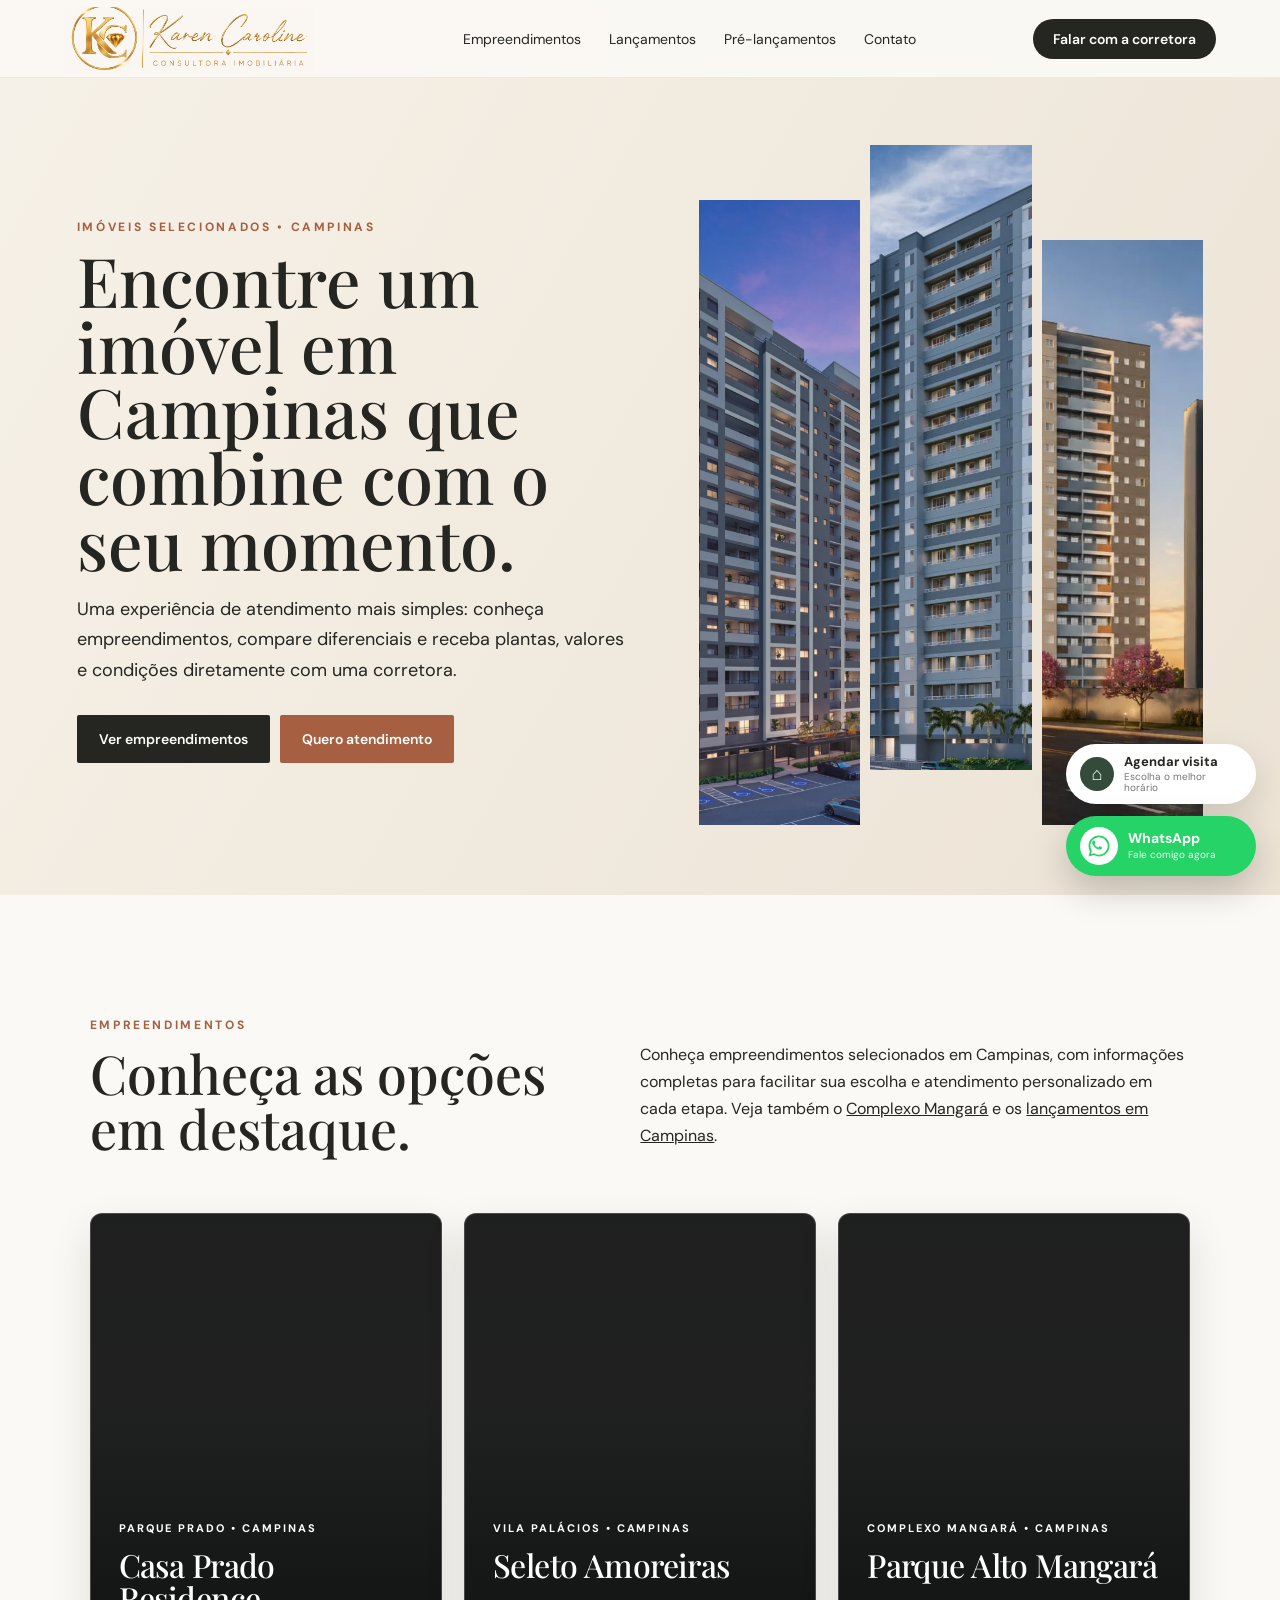
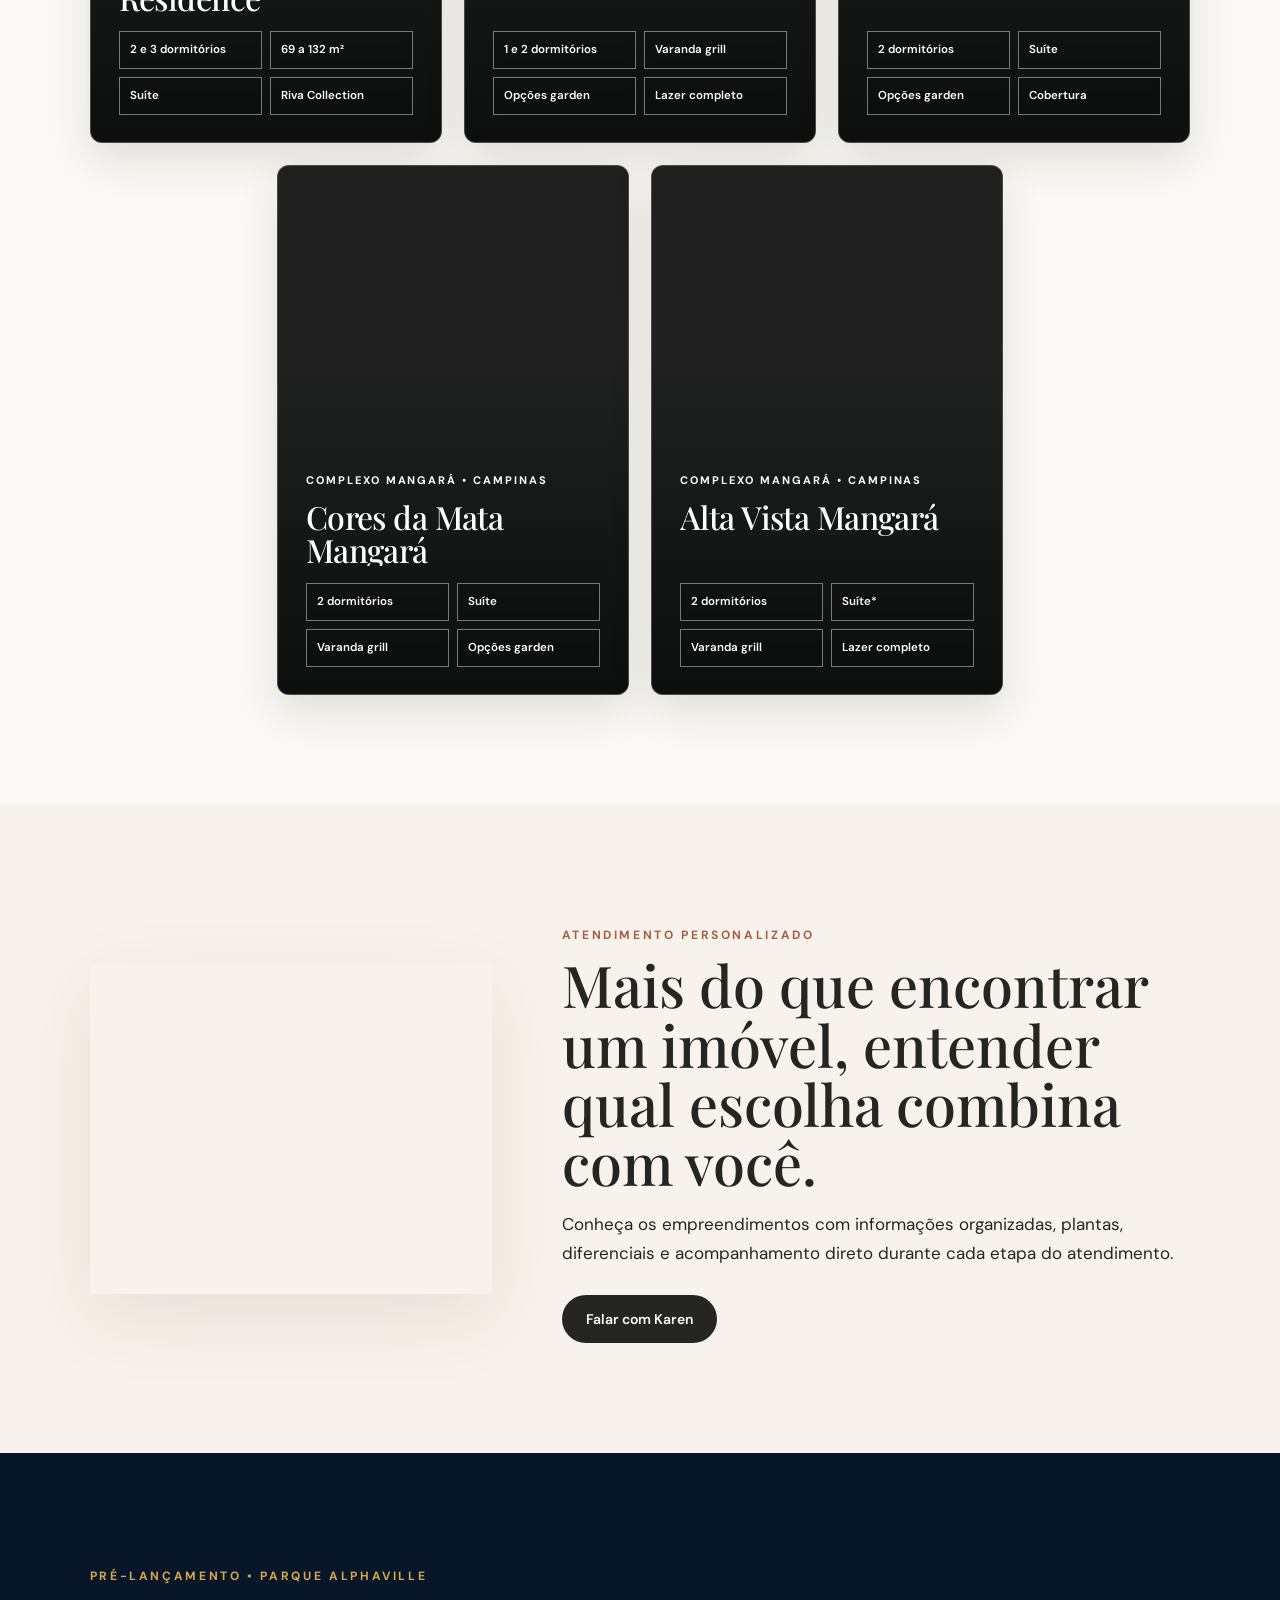
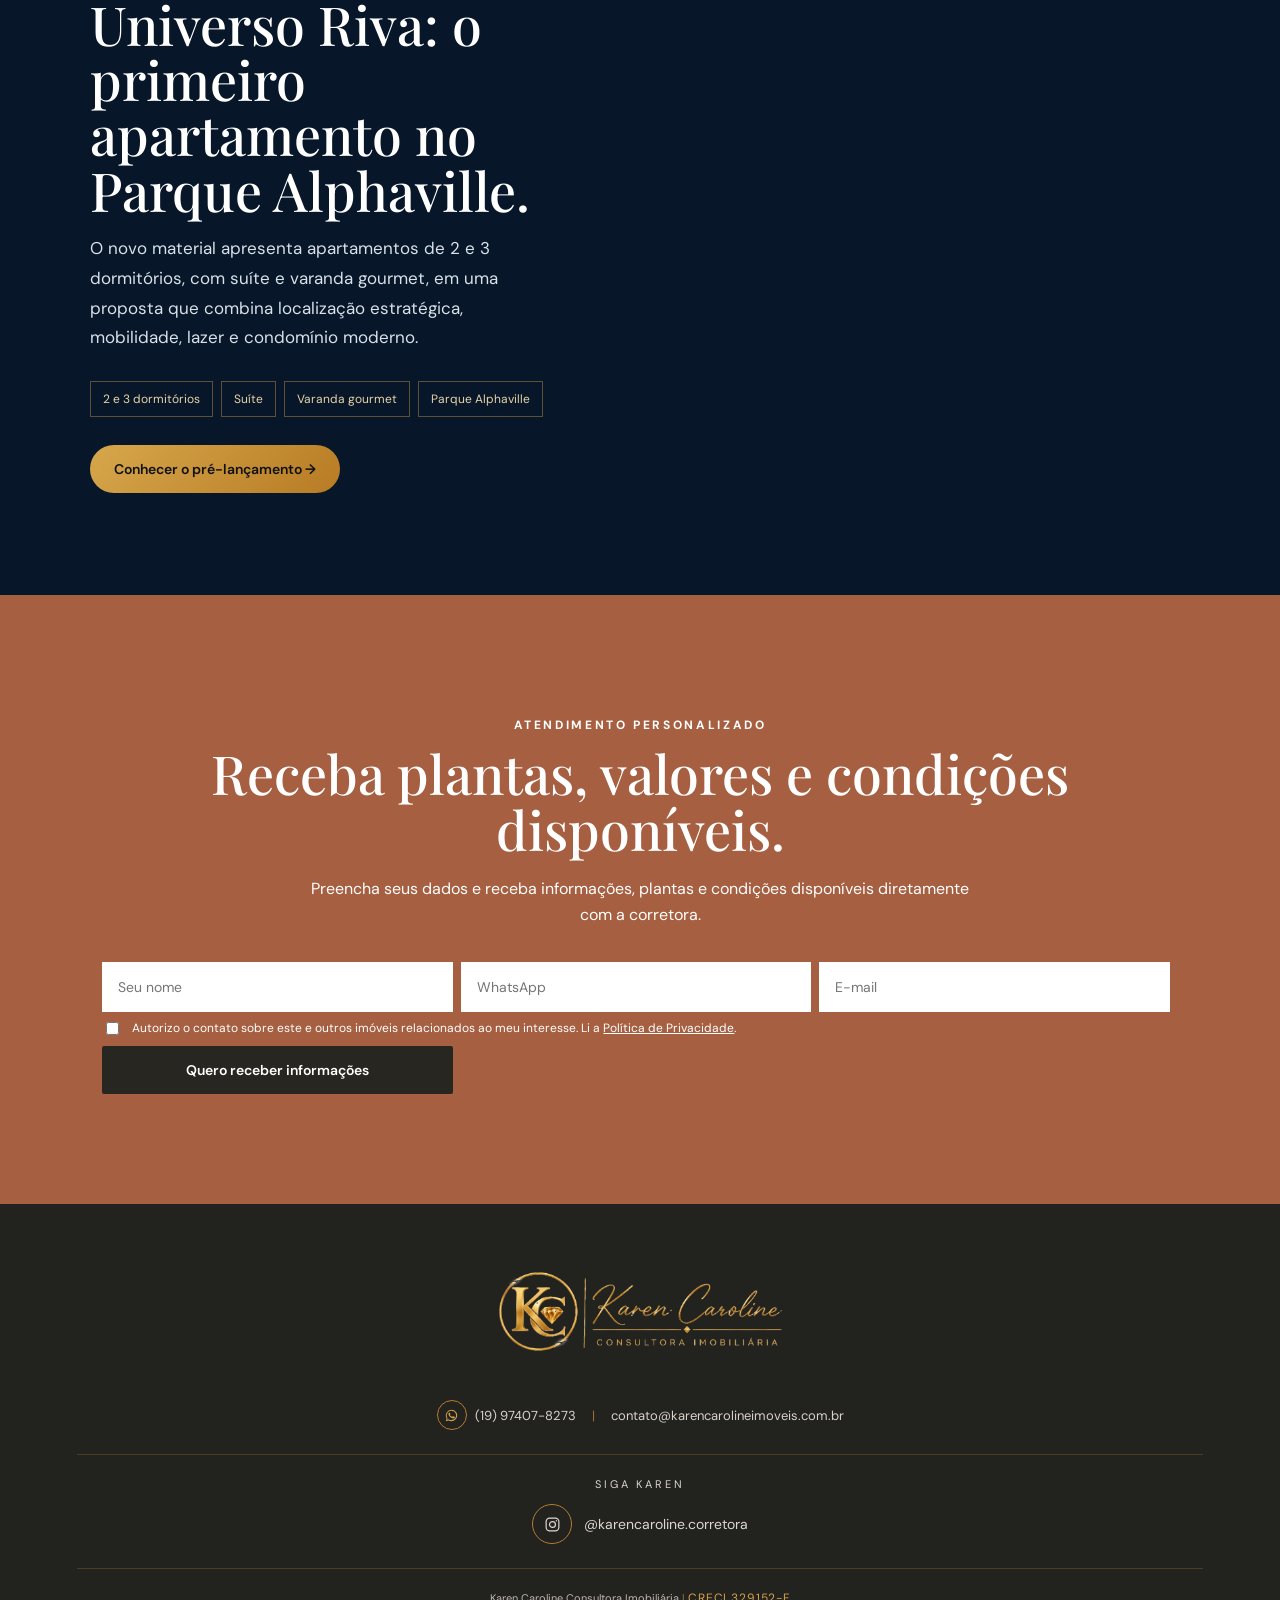
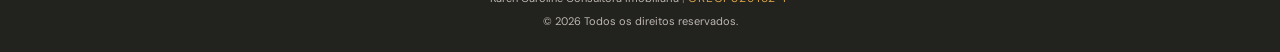
==== index.html @ 55facd37 "Atualiza imagem oficial do agendamento" ====
<!DOCTYPE html>

<html lang="pt-BR"><head><link rel="icon" type="image/x-icon" href="assets/favicon.ico">
<link rel="icon" type="image/png" sizes="16x16" href="assets/favicon-16.png">
<link rel="icon" type="image/png" sizes="32x32" href="assets/favicon-32.png">
<link rel="icon" type="image/png" sizes="48x48" href="assets/favicon-48.png">
<link rel="icon" type="image/png" sizes="192x192" href="assets/favicon-192.png">
<link rel="apple-touch-icon" sizes="180x180" href="assets/apple-touch-icon.png">
<link rel="icon" type="image/png" sizes="512x512" href="assets/favicon-512.png"><meta charset="utf-8"/><meta content="width=device-width,initial-scale=1" name="viewport"/><title>Imóveis e Apartamentos em Campinas | Karen Caroline</title><meta content="Encontre imóveis e apartamentos em Campinas com atendimento de Karen Caroline, consultora imobiliária. Conheça empreendimentos selecionados na cidade." name="description"/><link href="style.css?v=576-lancamentos" rel="stylesheet"/><link href="https://www.karencarolineimoveis.com.br/" rel="canonical"/><meta content="website" property="og:type"/><meta content="pt_BR" property="og:locale"/><meta content="Karen Caroline Consultora Imobiliária" property="og:site_name"/><meta content="Imóveis e Apartamentos em Campinas | Karen Caroline" property="og:title"/><meta content="Encontre imóveis e apartamentos em Campinas com atendimento de Karen Caroline, consultora imobiliária. Conheça empreendimentos selecionados na cidade." property="og:description"/><meta content="https://www.karencarolineimoveis.com.br/" property="og:url"/><meta content="https://www.karencarolineimoveis.com.br/assets/universo/hero.webp" property="og:image"/><meta content="summary_large_image" name="twitter:card"/><meta content="Imóveis e Apartamentos em Campinas | Karen Caroline" name="twitter:title"/><meta content="Encontre imóveis e apartamentos em Campinas com atendimento de Karen Caroline, consultora imobiliária. Conheça empreendimentos selecionados na cidade." name="twitter:description"/><meta content="https://www.karencarolineimoveis.com.br/assets/universo/hero.webp" name="twitter:image"/><meta content="#f4efe7" name="theme-color"/><script type="application/ld+json">{"@context":"https://schema.org","@type":"RealEstateAgent","name":"Karen Caroline Consultora Imobiliária","url":"https://www.karencarolineimoveis.com.br/","logo":"https://www.karencarolineimoveis.com.br/assets/logo-karen-caroline-oficial.png","image":"https://www.karencarolineimoveis.com.br/assets/logo-karen-caroline-oficial.png","telephone":"+55 19 97407-8273","email":"contato@karencarolineimoveis.com.br","areaServed":{"@type":"City","name":"Campinas","containedInPlace":{"@type":"State","name":"São Paulo"}},"sameAs":["https://www.instagram.com/karencaroline.corretora/"]}</script></head><body data-empreendimento="Karen Caroline Imóveis" data-whatsapp-message="Olá! Vim pelo site e gostaria de conhecer os empreendimentos disponíveis em Campinas.">
<header class="site-header"><a aria-label="Karen Caroline Consultora Imobiliária" class="site-brand brand-logo" href="index.html"><img alt="Karen Caroline Consultora Imobiliária" decoding="async" height="887" loading="lazy" src="assets/logo-karen-caroline-oficial.png" width="1774"/></a><nav><a href="#empreendimentos">Empreendimentos</a><a href="lancamentos-em-campinas.html">Lançamentos</a><a href="#pre-lancamentos">Pré-lançamentos</a><a href="#contato">Contato</a></nav><a class="btn small" href="#contato">Falar com a corretora</a></header>
<main><section class="home-hero"><div><p class="eyebrow dark">IMÓVEIS SELECIONADOS • CAMPINAS</p><h1>Encontre um imóvel em Campinas que combine com o seu momento.</h1><p class="lead">Uma experiência de atendimento mais simples: conheça empreendimentos, compare diferenciais e receba plantas, valores e condições diretamente com uma corretora.</p><div class="home-actions"><a class="btn" href="#empreendimentos">Ver empreendimentos</a><a class="btn" href="#contato" style="background:var(--terr)">Quero atendimento</a></div></div><div class="home-visual home-visual-three"><img alt="Casa Prado Residence" decoding="async" height="2126" src="assets/casa/hero.webp" width="1150"/><img alt="Cores da Mata Mangará" decoding="async" height="1127" src="assets/cores/hero.webp" width="978"/><img alt="Alta Vista Mangará" decoding="async" height="853" src="assets/alta/hero.webp" width="1280"/></div></section>
<section class="section home-projects-section" id="empreendimentos"><div class="section-head home-projects-head"><div class="home-projects-title"><p class="eyebrow dark">EMPREENDIMENTOS</p><h2>Conheça as opções em destaque.</h2></div><p class="home-projects-description">Conheça empreendimentos selecionados em Campinas, com informações completas para facilitar sua escolha e atendimento personalizado em cada etapa. Veja também o <a href="complexo-mangara.html">Complexo Mangará</a> e os <a href="lancamentos-em-campinas.html">lançamentos em Campinas</a>.</p></div><div class="project-grid project-grid-five"><a class="project-card" href="casa-prado.html"><img alt="Casa Prado Residence" decoding="async" height="2126" loading="lazy" src="assets/casa/hero.webp" width="1150"/><div class="project-copy"><p class="eyebrow">PARQUE PRADO • CAMPINAS</p><h3>Casa Prado Residence</h3><div class="project-meta"><span>2 e 3 dormitórios</span><span>69 a 132 m²</span><span>Suíte</span><span>Riva Collection</span></div></div></a><a class="project-card" href="seleto-amoreiras.html"><img alt="Seleto Amoreiras em Campinas" decoding="async" loading="lazy" src="assets/seleto/hero.webp" width="1485" height="987" /><div class="project-copy"><p class="eyebrow">VILA PALÁCIOS • CAMPINAS</p><h3>Seleto Amoreiras</h3><div class="project-meta"><span>1 e 2 dormitórios</span><span>Varanda grill</span><span>Opções garden</span><span>Lazer completo</span></div></div></a><a class="project-card" href="parque-alto.html"><img alt="Parque Alto Mangará" decoding="async" loading="lazy" src="assets/parque-alto/galeria/fachada-parque.webp" width="708" height="527" /><div class="project-copy"><p class="eyebrow">COMPLEXO MANGARÁ • CAMPINAS</p><h3>Parque Alto Mangará</h3><div class="project-meta"><span>2 dormitórios</span><span>Suíte</span><span>Opções garden</span><span>Cobertura</span></div></div></a><a class="project-card" href="cores-da-mata.html"><img alt="Cores da Mata Mangará" decoding="async" height="1127" loading="lazy" src="assets/cores/hero.webp" width="978"/><div class="project-copy"><p class="eyebrow">COMPLEXO MANGARÁ • CAMPINAS</p><h3>Cores da Mata Mangará</h3><div class="project-meta"><span>2 dormitórios</span><span>Suíte</span><span>Varanda grill</span><span>Opções garden</span></div></div></a><a class="project-card" href="alta-vista.html"><img alt="Alta Vista Mangará" decoding="async" height="853" loading="lazy" src="assets/alta/hero.webp" width="1280"/><div class="project-copy"><p class="eyebrow">COMPLEXO MANGARÁ • CAMPINAS</p><h3>Alta Vista Mangará</h3><div class="project-meta"><span>2 dormitórios</span><span>Suíte*</span><span>Varanda grill</span><span>Lazer completo</span></div></div></a></div></section>
<section class="karen-trust" id="atendimento-karen"><div class="karen-trust-inner"><div class="karen-signature"><img alt="Karen Caroline Consultora Imobiliária" decoding="async" height="887" loading="lazy" src="assets/logo-karen-caroline-oficial.png" width="1774"/></div><div class="karen-trust-copy"><p class="eyebrow dark">ATENDIMENTO PERSONALIZADO</p><h2>Mais do que encontrar um imóvel, entender qual escolha combina com você.</h2><p>Conheça os empreendimentos com informações organizadas, plantas, diferenciais e acompanhamento direto durante cada etapa do atendimento.</p><a class="btn" href="#contato">Falar com Karen</a></div></div></section><section class="future-universo" id="pre-lancamentos"><div class="future-universo-grid"><div class="future-universo-copy"><p class="eyebrow">PRÉ-LANÇAMENTO • PARQUE ALPHAVILLE</p><h2>Universo Riva: o primeiro apartamento no Parque Alphaville.</h2><p>O novo material apresenta apartamentos de 2 e 3 dormitórios, com suíte e varanda gourmet, em uma proposta que combina localização estratégica, mobilidade, lazer e condomínio moderno.</p><div class="future-universo-tags"><span>2 e 3 dormitórios</span><span>Suíte</span><span>Varanda gourmet</span><span>Parque Alphaville</span></div><a class="btn universo-gold" href="universo-parque-alphaville.html">Conhecer o pré-lançamento →</a></div><a aria-label="Conhecer Universo Riva Parque Alphaville" class="future-universo-visual" href="universo-parque-alphaville.html"><img alt="Universo Riva Parque Alphaville" loading="lazy" src="assets/universo/hero.webp" width="1254" height="1254" decoding="async" /></a></div></section>
<section class="cta" id="contato"><p class="eyebrow">ATENDIMENTO PERSONALIZADO</p><h2>Receba plantas, valores e condições disponíveis.</h2><p>Preencha seus dados e receba informações, plantas e condições disponíveis diretamente com a corretora.</p><form class="lead-form" data-empreendimento="Site geral"><input aria-hidden="true" autocomplete="off" class="hp-field" name="website" tabindex="-1" type="text"/><input name="nome" placeholder="Seu nome" required=""/><input name="whatsapp" placeholder="WhatsApp" required="" type="tel"/><input name="email" placeholder="E-mail" type="email"/><label class="consent"><input name="consentimento" required="" type="checkbox" value="1"/><span>Autorizo o contato sobre este e outros imóveis relacionados ao meu interesse. Li a <a href="privacidade.html" target="_blank">Política de Privacidade</a>.</span></label><button class="btn" type="submit">Quero receber informações</button></form><div class="form-ok"></div></section></main>
<footer class="site-footer site-footer-pro footer-reference">
<div class="footer-center-brand">
<a class="footer-logo" href="index.html"><img alt="Karen Caroline Consultora Imobiliária" src="assets/logo-karen-caroline-rodape.png" width="1774" height="887" decoding="async" /></a>
<div class="footer-direct-contact">
<a aria-label="WhatsApp Karen Caroline" class="footer-whatsapp" href="/whatsapp" rel="noopener" target="_blank"><span aria-hidden="true" class="footer-wa-icon"><svg focusable="false" viewbox="0 0 32 32"><path d="M16 5.2A10.7 10.7 0 0 0 6.8 21.4L5.4 26.6l5.3-1.4A10.7 10.7 0 1 0 16 5.2Zm0 19.5c-1.7 0-3.4-.5-4.8-1.4l-.3-.2-3.1.8.8-3-.2-.3A8.8 8.8 0 1 1 16 24.7Zm4.8-6.6c-.3-.1-1.6-.8-1.8-.9-.2-.1-.4-.1-.6.1-.2.3-.7.9-.9 1.1-.2.2-.3.2-.6.1-1.7-.8-2.8-1.5-3.9-3.4-.3-.5.3-.5.8-1.6.1-.2 0-.4 0-.5l-.8-2c-.2-.5-.4-.4-.6-.4h-.5c-.2 0-.5.1-.7.3-.2.3-1 1-1 2.4s1 2.8 1.2 3c.1.2 2.1 3.2 5.1 4.5.7.3 1.3.5 1.7.6.7.2 1.4.2 1.9.1.6-.1 1.6-.7 1.8-1.3.2-.6.2-1.2.2-1.3-.1-.2-.3-.3-.6-.4Z" fill="currentColor"></path></svg></span><span>(19) 97407-8273</span></a>
<span class="footer-divider">|</span>
<a href="mailto:contato@karencarolineimoveis.com.br">contato@karencarolineimoveis.com.br</a>
</div>
</div>
<div aria-label="Instagram" class="footer-social footer-social-reference">
<span class="footer-social-title">SIGA KAREN</span>
<a aria-label="Instagram @karencaroline.corretora" class="footer-instagram-row" href="https://www.instagram.com/karencaroline.corretora/" rel="noopener noreferrer" target="_blank">
<span class="social-icon social-live"><svg aria-hidden="true" viewbox="0 0 24 24"><rect height="18" rx="5" width="18" x="3" y="3"></rect><circle cx="12" cy="12" r="4.2"></circle><circle class="fill-dot" cx="17.4" cy="6.7" r="1"></circle></svg></span>
<span class="footer-instagram-handle">@karencaroline.corretora</span>
</a>
</div>
<div class="footer-legal footer-legal-reference">
<p>Karen Caroline Consultora Imobiliária <span class="footer-divider">|</span> <span class="footer-creci">CRECI 329152-F</span></p>
<p>© 2026 Todos os direitos reservados.</p>
</div>
</footer>
<a aria-label="Falar no WhatsApp" class="whatsapp-float" data-whatsapp-float="" href="#">
<span aria-hidden="true" class="wa-icon">✆</span>
<span class="wa-copy"><strong>WhatsApp</strong><small>Fale comigo agora</small></span>
</a>
<script src="social-links.js?v=571-performance"></script><script src="script.js?v=577-agendamento-foto"></script></body></html>
---- style.css ----
@import url('https://fonts.googleapis.com/css2?family=DM+Sans:wght@400;500;600;700&family=Playfair+Display:wght@500;600&display=swap');
:root{--ink:#252521;--cream:#f4efe7;--paper:#fbf9f5;--terr:#a65f40;--olive:#69705b;--forest:#344b3c;--gold:#c49a57;--line:#d9d3c8}
*{box-sizing:border-box}html{scroll-behavior:smooth}body{margin:0;background:var(--paper);color:var(--ink);font-family:'DM Sans',Arial,sans-serif}img{display:block;max-width:100%}a{color:inherit}
.site-header{height:78px;display:flex;align-items:center;justify-content:space-between;padding:0 5vw;position:fixed;top:0;width:100%;z-index:30;background:rgba(251,249,245,.93);backdrop-filter:blur(16px);border-bottom:1px solid #00000010}.site-brand{text-decoration:none;line-height:.9;letter-spacing:.12em}.site-brand span,.site-brand b{display:block}.site-brand span{font-size:10px}.site-brand b{font-family:'Playfair Display',Georgia,serif;font-size:20px;letter-spacing:.07em}.site-header nav{display:flex;gap:28px}.site-header nav a{text-decoration:none;font-size:14px}.btn{display:inline-block;background:var(--ink);color:#fff!important;text-decoration:none;border:0;padding:15px 22px;border-radius:2px;font:600 14px 'DM Sans',Arial;cursor:pointer}.btn.small{padding:11px 16px}.btn.ghost{background:transparent;border:1px solid #fff}.btn.light{background:#fff;color:var(--ink)!important}.eyebrow{font-size:12px;letter-spacing:.22em;font-weight:700}.eyebrow.dark{color:var(--terr)}h1,h2,h3{font-family:'Playfair Display',Georgia,serif;font-weight:500;margin:.18em 0}h1{font-size:clamp(54px,7vw,105px);line-height:.91}h2{font-size:clamp(36px,4.2vw,66px);line-height:1.03}h3{font-size:28px}.lead{font-size:18px;line-height:1.7}.muted{color:#756f67}
.home-hero{min-height:92vh;padding:145px 6vw 70px;display:grid;grid-template-columns:1.05fr .95fr;align-items:center;gap:5vw;background:linear-gradient(120deg,#f6f1e8 0%,#ece3d5 100%)}.home-hero h1{max-width:820px}.home-hero .lead{max-width:670px}.home-visual{display:grid;grid-template-columns:1fr 1fr;gap:12px;height:680px}.home-visual img{width:100%;height:100%;object-fit:cover}.home-visual img:first-child{margin-top:70px;height:610px}.home-actions{display:flex;gap:10px;flex-wrap:wrap;margin-top:30px}.section{padding:110px 7vw}.section-head{display:flex;justify-content:space-between;gap:50px;align-items:end;margin-bottom:48px}.section-head>p{max-width:550px;line-height:1.7}.project-grid{display:grid;grid-template-columns:1fr 1fr;gap:22px}.project-card{position:relative;min-height:620px;overflow:hidden;background:#222;color:white;text-decoration:none}.project-card img{position:absolute;inset:0;width:100%;height:100%;object-fit:cover;transition:.5s}.project-card:hover img{transform:scale(1.025)}.project-card:after{content:"";position:absolute;inset:0;background:linear-gradient(0deg,#111b 0%,transparent 64%)}.project-copy{position:absolute;z-index:2;left:32px;right:32px;bottom:30px}.project-copy h3{font-size:42px}.project-meta{display:flex;flex-wrap:wrap;gap:8px;margin-top:18px}.project-meta span{font-size:12px;border:1px solid #ffffff80;padding:8px 10px;background:#0003}.future{background:var(--forest);color:white}.future-inner{max-width:920px}.future h2{max-width:780px}.future .lead{max-width:700px}.steps{display:grid;grid-template-columns:repeat(3,1fr);gap:12px;margin-top:45px}.steps article{border-top:1px solid #ffffff55;padding-top:20px}.steps strong{font-family:'Playfair Display';font-size:27px;display:block;margin-bottom:8px}.steps span{font-size:14px;line-height:1.5;color:#ffffffc9}
.hero{height:100vh;min-height:680px;position:relative;display:flex;align-items:flex-end;padding:8vw 6vw;overflow:hidden}.hero>img{position:absolute;inset:0;width:100%;height:100%;object-fit:cover}.shade{position:absolute;inset:0;background:linear-gradient(90deg,#171712cc 0%,#17171245 52%,transparent 82%)}.hero-copy{position:relative;color:#fff;max-width:720px;z-index:2}.hero-copy .lead{max-width:600px;margin:24px 0}.hero-actions{display:flex;gap:10px;flex-wrap:wrap}.stamp{position:absolute;right:6vw;bottom:8vw;color:white;border:1px solid #fff8;padding:18px;text-align:right;font-size:12px;letter-spacing:.12em;z-index:2}.intro{padding:120px 8vw 70px;display:grid;grid-template-columns:1.3fr .7fr;gap:8vw;align-items:end}.intro>p,.feature p,.darkcard p,.location-card p{font-size:17px;line-height:1.7}.stats{margin:0 8vw 120px;border-top:1px solid #bbb;border-bottom:1px solid #bbb;display:grid;grid-template-columns:repeat(4,1fr)}.stats article{padding:35px 24px;border-right:1px solid #ccc}.stats article:last-child{border:0}.stats strong,.stats span{display:block}.stats strong{font:500 28px 'Playfair Display',Georgia,serif;margin-bottom:8px}.stats span{font-size:13px;color:#666}.feature{display:grid;grid-template-columns:1.15fr .85fr;min-height:650px;background:var(--cream)}.feature.reverse{grid-template-columns:.85fr 1.15fr}.feature img{width:100%;height:100%;object-fit:cover;min-height:650px}.feature>div{padding:8vw 7vw;align-self:center}.chips{display:flex;flex-wrap:wrap;gap:8px;margin-top:30px}.chips span{border:1px solid #aaa;padding:8px 12px;font-size:12px}.gallery{padding:120px 6vw}.grid{display:grid;grid-template-columns:repeat(2,1fr);gap:14px}.grid figure{margin:0;position:relative;height:430px;overflow:hidden}.grid figure.wide{grid-column:span 2;height:560px}.grid img{width:100%;height:100%;object-fit:cover;transition:.5s}.grid figure:hover img{transform:scale(1.025)}figcaption{position:absolute;left:18px;bottom:18px;background:#fbf9f5e8;padding:10px 13px;font-size:13px}.split{display:grid;grid-template-columns:.85fr 1.15fr;min-height:650px}.split img{width:100%;height:100%;object-fit:cover}.darkcard{background:var(--ink);color:white;padding:9vw 7vw;display:flex;flex-direction:column;justify-content:center}.darkcard.forest{background:var(--forest)}.location{position:relative;min-height:800px}.location>img{width:100%;height:800px;object-fit:cover}.location-card{position:absolute;left:7vw;bottom:7vw;background:var(--paper);padding:45px;max-width:540px;box-shadow:0 18px 60px #0002}.times{display:grid;grid-template-columns:1fr 1fr;gap:12px;margin:25px 0}.times span{font-size:13px}.times b{display:block;font-size:18px}.location small{color:#777}.cta{background:var(--terr);color:white;padding:110px 8vw;text-align:center}.cta.forest{background:var(--forest)}.cta h2{max-width:840px;margin:10px auto 20px}.cta>p:not(.eyebrow){max-width:670px;margin:0 auto 35px;line-height:1.6}.cta form{display:grid;grid-template-columns:1fr 1fr 1fr auto;gap:8px;max-width:1100px;margin:auto}.cta input,.cta select{padding:16px;border:0;font:14px 'DM Sans',Arial}.cta .btn{background:#272621}#ok{margin-top:20px}.source-note{padding:25px 7vw;background:#f2eee7;color:#6d675f;font-size:12px;line-height:1.5}.site-footer{padding:50px 6vw;display:flex;justify-content:space-between;gap:40px;align-items:end}.site-footer p{max-width:700px;font-size:12px;color:#777;text-align:right}
@media(max-width:900px){.site-header nav{display:none}.home-hero{grid-template-columns:1fr;padding-top:120px}.home-visual{height:430px}.home-visual img:first-child{margin-top:35px;height:395px}.project-grid,.intro,.feature,.feature.reverse,.split{grid-template-columns:1fr}.project-card{min-height:480px}.steps{grid-template-columns:1fr}.hero{padding:120px 7vw 50px}.stamp{display:none}.intro{padding:80px 7vw}.stats{grid-template-columns:1fr 1fr;margin:0 7vw 80px}.stats article:nth-child(2){border-right:0}.feature img{height:420px;min-height:420px}.gallery{padding:80px 5vw}.grid{grid-template-columns:1fr}.grid figure,.grid figure.wide{grid-column:auto;height:330px}.location-card{position:relative;left:auto;bottom:auto;margin:-80px 5vw 0}.cta form{grid-template-columns:1fr}.times{grid-template-columns:1fr 1fr}.site-footer{align-items:start;flex-direction:column}.site-footer p{text-align:left}}
@media(max-width:560px){.site-header{padding:0 18px}.site-header .btn.small{display:none}.home-hero{padding-left:22px;padding-right:22px}.section{padding:80px 22px}.home-visual{height:340px}.home-visual img:first-child{height:305px}.project-card{min-height:420px}.project-copy{left:22px;right:22px}.project-copy h3{font-size:34px}.stats{grid-template-columns:1fr}.stats article{border-right:0;border-bottom:1px solid #ccc}.times{grid-template-columns:1fr}.location-card{padding:30px}.hero h1{font-size:52px}}

/* Expansão para múltiplos empreendimentos */
.project-grid-three{grid-template-columns:repeat(3,1fr)}
.project-grid-three .project-card{min-height:560px}
.home-visual-three{grid-template-columns:repeat(3,1fr);gap:10px}
.home-visual-three img{height:100%;margin:0!important;object-fit:cover}
.home-visual-three img:nth-child(1){transform:translateY(55px);height:625px!important}
.home-visual-three img:nth-child(2){transform:translateY(0);height:625px!important}
.home-visual-three img:nth-child(3){transform:translateY(95px);height:585px!important}
.casa-accent{background:#425343}
.casa-gold{color:#b89a5d}
.detail-note{font-size:12px;line-height:1.6;color:#766f65;margin-top:18px}
@media(max-width:1100px){.project-grid-three{grid-template-columns:1fr 1fr}.project-grid-three .project-card:first-child{grid-column:span 2}}
@media(max-width:900px){.project-grid-three{grid-template-columns:1fr}.project-grid-three .project-card:first-child{grid-column:auto}.home-visual-three{grid-template-columns:repeat(3,1fr);height:430px}.home-visual-three img:nth-child(1),.home-visual-three img:nth-child(2),.home-visual-three img:nth-child(3){height:395px!important;transform:none!important}.home-visual-three img:nth-child(1){margin-top:30px!important}.home-visual-three img:nth-child(3){margin-top:55px!important;height:340px!important}}
@media(max-width:560px){.home-visual-three{grid-template-columns:1fr 1fr;height:340px}.home-visual-three img:nth-child(3){display:none}.home-visual-three img:nth-child(1),.home-visual-three img:nth-child(2){height:305px!important}.project-grid-three .project-card{min-height:430px}}
/* Captação de leads, formulários e privacidade */
.lead-form .consent{grid-column:1/-1}.consent{display:flex;gap:10px;align-items:flex-start;text-align:left;font-size:12px;line-height:1.45;color:inherit}.consent input{width:auto!important;margin-top:2px;padding:0!important}.consent a{text-decoration:underline}.modal-open{overflow:hidden}.two-cols{display:grid;grid-template-columns:1fr 1fr;gap:10px}.modal-consent{color:#615c55}.privacy{max-width:850px;margin:0 auto;padding:120px 28px 80px}.privacy h1{font-size:clamp(46px,7vw,78px)}.privacy p{font-size:17px;line-height:1.75}.privacy h3{margin-top:36px}
@media(max-width:700px){.two-cols{grid-template-columns:1fr}}


/* WhatsApp flutuante contextual */
.whatsapp-float{position:fixed;right:24px;bottom:24px;z-index:70;display:flex;align-items:center;gap:10px;background:#25D366;color:#fff!important;text-decoration:none;width:190px;height:60px;box-sizing:border-box;padding:11px 14px;border-radius:999px;box-shadow:0 14px 36px #0003;transition:transform .2s ease,box-shadow .2s ease;animation:waFloat 2.8s ease-in-out infinite}
.whatsapp-float:hover{transform:translateY(-3px) scale(1.015);box-shadow:0 18px 44px #0004}.wa-icon{width:38px;height:38px;border-radius:50%;display:grid;place-items:center;background:#fff;color:#25D366;font-size:22px;font-weight:700}.wa-copy{display:flex;flex-direction:column;line-height:1.05}.wa-copy strong{font-size:14px}.wa-copy small{font-size:10px;opacity:.9;margin-top:4px}
@keyframes waFloat{0%,100%{transform:translateY(0)}50%{transform:translateY(-4px)}}
@media(max-width:560px){.whatsapp-float{right:14px;bottom:14px;width:58px;height:58px;padding:7px}.wa-copy{display:none}.wa-icon{width:44px;height:44px;font-size:24px}}


/* V4.2 — WhatsApp oficial, rastreamento e agendamento */
.wa-icon{background:#fff;color:#25D366}.wa-icon svg{width:26px;height:26px;display:block}
.schedule-float{position:fixed;right:24px;bottom:96px;z-index:69;display:flex;align-items:center;gap:10px;border:0;background:#fff;color:var(--ink);width:190px;height:60px;box-sizing:border-box;padding:11px 14px;border-radius:999px;box-shadow:0 12px 34px #0002;cursor:pointer;font-family:'DM Sans',Arial;text-align:left}.schedule-float:hover{transform:translateY(-2px)}.schedule-float>span:last-child{display:flex;flex-direction:column;line-height:1.05}.schedule-float strong{font-size:13px}.schedule-float small{font-size:10px;color:#777;margin-top:4px}.schedule-dot{width:34px;height:34px;border-radius:50%;display:grid;place-items:center;background:var(--forest);color:#fff;font-size:18px}
.visit-backdrop{position:fixed;inset:0;background:#15140fbb;z-index:85;display:none;place-items:center;padding:24px;overflow:auto}.visit-backdrop.open{display:grid}.visit-modal{position:relative;background:var(--paper);color:var(--ink);width:min(700px,96vw);padding:48px;box-shadow:0 30px 100px #0006}.visit-modal h2{font-size:clamp(34px,5vw,54px)}.visit-close{position:absolute;right:18px;top:12px;border:0;background:transparent;font-size:38px;cursor:pointer}.visit-form{display:grid;gap:10px;margin-top:26px}.visit-form input,.visit-form select{width:100%;padding:15px;border:1px solid var(--line);background:#fff;font:14px 'DM Sans',Arial}.visit-status{min-height:22px;font-size:13px;font-weight:600}
@media(max-width:560px){.schedule-float{right:14px;bottom:84px;width:58px;height:58px;padding:9px}.schedule-float>span:last-child{display:none}.schedule-dot{width:40px;height:40px}.wa-icon svg{width:28px;height:28px}}

/* V5.2 — seção institucional Riva, responsiva e sem cortes */
.brand-about{padding:110px 7vw;background:#eee9e1}
.brand-about-card{max-width:1180px;margin:0 auto;display:grid;grid-template-columns:minmax(280px,.72fr) minmax(0,1.28fr);background:#fff;box-shadow:0 22px 70px #3c352816;overflow:hidden}
.brand-about-logo{min-height:420px;display:flex;align-items:center;justify-content:center;padding:56px;background:linear-gradient(145deg,#f7f4ef,#ece7df)}
.brand-about-logo img{width:min(360px,100%);height:auto;object-fit:contain;display:block}
.brand-about-copy{padding:64px 68px}
.brand-about-copy h2{font-size:clamp(34px,4.6vw,58px);line-height:1.02;margin:12px 0 26px;max-width:780px}
.brand-about-copy p{font-size:16px;line-height:1.78;color:#514d47;max-width:780px;margin:0 0 16px}
.brand-quote{margin-top:30px;padding-top:24px;border-top:1px solid #d8d1c7;font:500 clamp(22px,2.6vw,32px) 'Playfair Display',Georgia,serif;color:var(--forest)}
@media(max-width:900px){.brand-about{padding:70px 5vw}.brand-about-card{grid-template-columns:1fr}.brand-about-logo{min-height:240px;padding:36px}.brand-about-logo img{width:min(300px,82vw)}.brand-about-copy{padding:42px 34px}}
@media(max-width:560px){.brand-about{padding:55px 18px}.brand-about-logo{min-height:190px;padding:28px}.brand-about-copy{padding:34px 24px}.brand-about-copy p{font-size:15px;line-height:1.68}.brand-about-copy h2{font-size:36px}.brand-quote{font-size:24px}}

/* Plantas Casa Prado */
.floorplans{padding:110px 6vw 120px;background:#f8f5f0}
.floorplans-head{margin-bottom:34px}
.floorplan-tabs{display:flex;gap:12px;flex-wrap:wrap;margin:0 0 28px}
.floorplan-tab{appearance:none;border:2px solid #263d69;background:transparent;color:#263d69;padding:13px 18px;border-radius:7px;font:700 14px 'DM Sans',Arial;cursor:pointer;transition:.2s}
.floorplan-tab:hover,.floorplan-tab.active{background:#365a9b;color:#fff;border-color:#365a9b}
.floorplan-stage{background:#fff;border:1px solid #e2ddd5;box-shadow:0 18px 50px #2b251d0d}
.floorplan-panel{display:none;grid-template-columns:300px minmax(0,1fr);gap:24px;align-items:center;padding:26px}
.floorplan-panel.active{display:grid}
.floorplan-info{padding:20px 8px 20px 16px}
.floorplan-info h3{font-size:32px;line-height:1.1;margin:8px 0 16px}
.floorplan-info p:not(.eyebrow){font-size:15px;line-height:1.7;color:#645f58}
.floorplan-zoom{margin-top:14px;border:0;background:var(--ink);color:white;padding:12px 16px;font:700 13px 'DM Sans',Arial;cursor:pointer}
.floorplan-image-btn{border:0;background:#f3f0ec;padding:0;cursor:zoom-in;width:100%;overflow:hidden}
.floorplan-image-btn img{width:100%;height:auto;max-height:760px;object-fit:contain;background:#f3f0ec}
.floorplan-note{font-size:11px;line-height:1.6;color:#79736b;margin:18px 0 0}
.floorplan-lightbox{position:fixed;inset:0;background:#111d;z-index:1000;display:none;align-items:center;justify-content:center;padding:32px}
.floorplan-lightbox.open{display:flex}
.floorplan-lightbox-inner{background:#f6f3ef;max-width:min(1500px,95vw);max-height:92vh;overflow:auto;padding:18px;box-shadow:0 20px 80px #0006}
.floorplan-lightbox-inner img{max-width:none;width:auto;min-width:min(1200px,88vw);height:auto;display:block}
.floorplan-lightbox-title{font:600 15px 'DM Sans',Arial;color:#263d69;padding:4px 4px 14px}
.floorplan-lightbox-close{position:fixed;right:28px;top:22px;width:46px;height:46px;border-radius:50%;border:1px solid #fff7;background:#fff;color:#222;font-size:30px;line-height:1;cursor:pointer;z-index:1001}
@media(max-width:900px){.floorplans{padding:80px 5vw}.floorplan-panel{grid-template-columns:1fr;padding:18px}.floorplan-info{padding:8px 4px}.floorplan-image-btn img{max-height:none}.floorplan-lightbox{padding:15px}.floorplan-lightbox-inner{max-width:98vw;max-height:92vh}.floorplan-lightbox-inner img{min-width:1200px}.floorplan-lightbox-close{right:14px;top:12px}}
@media(max-width:560px){.floorplan-tabs{gap:7px}.floorplan-tab{flex:1 1 calc(50% - 7px);font-size:12px;padding:11px 9px}.floorplan-info h3{font-size:27px}.floorplan-panel{padding:12px}.floorplan-image-btn{overflow:auto}.floorplan-image-btn img{min-width:720px}.floorplan-lightbox-inner img{min-width:1100px}}

/* V5.5 — cards de empreendimentos padronizados */
.project-grid-three{grid-template-columns:repeat(3,minmax(0,1fr));align-items:stretch}
.project-grid-three .project-card{min-height:560px;height:560px}
.project-grid-three .project-card img{width:100%;height:100%;object-fit:cover;object-position:center center}
.project-grid-three .project-card:after{background:linear-gradient(0deg,rgba(12,15,13,.82) 0%,rgba(12,15,13,.22) 52%,rgba(12,15,13,.08) 100%)}
.project-grid-three .project-copy{left:32px;right:32px;bottom:30px}
.project-grid-three .project-copy h3{font-size:40px;line-height:1.04;min-height:84px;display:flex;align-items:flex-end}
.project-grid-three .project-meta{min-height:68px;align-content:flex-start}
@media(max-width:1100px){.project-grid-three .project-card{height:540px;min-height:540px}}
@media(max-width:900px){.project-grid-three .project-card{height:500px;min-height:500px}.project-grid-three .project-copy h3{min-height:auto}}
@media(max-width:560px){.project-grid-three .project-card{height:440px;min-height:440px}}
/* Casa Prado — galeria navegável */
.cp-carousel-section{padding:120px 6vw;background:#f8f5ef}.cp-carousel{max-width:1180px;margin:42px auto 0}.cp-stage{position:relative;height:min(72vh,720px);min-height:480px;background:#171712;overflow:hidden}.cp-main{display:block;width:100%;height:100%;object-fit:contain;background:#171712}.cp-arrow{position:absolute;top:50%;transform:translateY(-50%);width:52px;height:68px;border:1px solid #fff9;background:#1119;color:#fff;font:300 52px/1 Georgia,serif;cursor:pointer;z-index:2;display:grid;place-items:center;transition:.2s}.cp-arrow:hover{background:#111}.cp-prev{left:18px}.cp-next{right:18px}.cp-counter{position:absolute;right:18px;bottom:16px;background:#111b;color:#fff;padding:8px 12px;font-size:12px;letter-spacing:.08em}.cp-thumbs{display:flex;gap:10px;overflow-x:auto;padding:14px 2px 6px;scrollbar-width:thin}.cp-thumb{flex:0 0 118px;height:78px;padding:0;border:2px solid transparent;background:#ddd;cursor:pointer;opacity:.68;transition:.2s}.cp-thumb img{width:100%;height:100%;object-fit:cover;display:block}.cp-thumb.active{border-color:#a96849;opacity:1}.cp-thumb:hover{opacity:1}@media(max-width:900px){.cp-carousel-section{padding:80px 5vw}.cp-stage{height:56vh;min-height:340px}.cp-arrow{width:44px;height:58px;font-size:44px}.cp-prev{left:8px}.cp-next{right:8px}.cp-thumb{flex-basis:92px;height:62px}}

/* V5.11 — assinatura Karen Caroline no cabeçalho */
.site-header .brand-logo{display:flex;align-items:center;width:290px;height:62px;line-height:1;letter-spacing:0;overflow:hidden}
.site-header .brand-logo img{display:block;width:100%;height:100%;object-fit:contain;object-position:left center}
@media(max-width:900px){.site-header .brand-logo{width:210px;height:52px}}
@media(max-width:600px){.site-header .brand-logo{width:170px;height:46px}.site-header nav{display:none}}

/* V5.16 — ajuste de escala do titulo principal */
.home-hero h1{font-size:clamp(48px,5.35vw,82px);line-height:.96;max-width:760px}
@media(max-width:900px){.home-hero h1{font-size:clamp(44px,8vw,68px)}}
@media(max-width:560px){.home-hero h1{font-size:clamp(40px,12vw,56px)}}

/* V5.21 — Agendar visita compacto, nítido e sem abertura automática do WhatsApp */
.visit-modal-pro{width:min(980px,95vw);padding:0;overflow:hidden;border-radius:12px;background:#fbf7f1;box-shadow:0 28px 90px #0006}
.visit-modal-pro .visit-close{z-index:3;right:18px;top:10px;font-size:34px;line-height:1;color:#111}
.visit-grid{display:grid;grid-template-columns:minmax(0,1.55fr) minmax(300px,.75fr);min-height:570px}
.visit-copy{padding:34px 28px 30px 38px;align-self:center}
.visit-eyebrow{color:#a54f1e;letter-spacing:.18em;font-size:12px;font-weight:700;margin:0 0 18px}
.visit-modal-pro h2{font-size:clamp(38px,3.7vw,56px);line-height:1.02;max-width:610px;margin:0 0 18px}
.visit-intro{font-size:14px;line-height:1.45;max-width:610px;margin:0}
.visit-modal-pro .visit-form{margin-top:22px;gap:10px}
.visit-modal-pro .visit-form input,.visit-modal-pro .visit-form select{min-height:48px;padding:12px 15px;border:1px solid #d9d0c6;background:#fffdf9;font-size:14px}
.visit-modal-pro .modal-consent{font-size:11px;line-height:1.35;color:#666;margin:2px 0 4px}
.visit-submit{min-height:52px;font-size:15px;font-weight:700;background:#22211e;color:#fff;border:none}
.visit-visual{position:relative;min-height:570px;background:linear-gradient(180deg,#fbf7f1 0%,#f5e9dc 100%);overflow:hidden}
.visit-visual img{position:absolute;inset:0;width:100%;height:100%;object-fit:cover;object-position:50% 10%;display:block;image-rendering:auto;filter:saturate(.98) contrast(1.02)}
@media(max-width:900px){.visit-grid{grid-template-columns:1fr}.visit-visual{display:none}.visit-copy{padding:38px 26px 30px}.visit-modal-pro{width:min(700px,96vw)}.visit-modal-pro h2{font-size:clamp(36px,7vw,52px)}}
@media(max-width:560px){.visit-backdrop{padding:10px}.visit-copy{padding:34px 18px 24px}.visit-modal-pro h2{font-size:36px}.visit-intro{font-size:13px}.visit-modal-pro .two-cols{grid-template-columns:1fr}.visit-modal-pro .visit-close{right:12px;top:8px}}

/* V5.22 — acabamento profissional: mobile, confiança, conversão e rodapé */
.mobile-menu-toggle{display:none;width:44px;height:44px;border:0;background:transparent;padding:10px;cursor:pointer;flex-direction:column;justify-content:center;gap:5px}.mobile-menu-toggle span{display:block;height:2px;width:100%;background:var(--ink)}
.mobile-menu-overlay{position:fixed;inset:0;background:#1118;z-index:80;display:none;justify-content:flex-end}.mobile-menu-overlay.open{display:flex}.mobile-menu-panel{width:min(390px,88vw);height:100%;background:#fbf9f5;padding:28px 28px 38px;box-shadow:-30px 0 80px #0003;position:relative;display:flex;flex-direction:column}.mobile-menu-close{position:absolute;right:18px;top:12px;border:0;background:transparent;font-size:36px;cursor:pointer}.mobile-menu-brand{padding:22px 36px 24px 0;border-bottom:1px solid var(--line)}.mobile-menu-brand img{width:250px;max-width:100%;height:auto}.mobile-nav{display:flex!important;flex-direction:column;gap:0!important;margin-top:24px}.mobile-nav a{padding:17px 2px;border-bottom:1px solid var(--line);font-size:17px!important}.mobile-nav .mobile-contact{margin-top:20px;background:var(--ink);color:#fff;padding:15px 18px;text-align:center;border:0}.menu-open{overflow:hidden}

.karen-trust{padding:110px 7vw;background:#f7f3ec}.karen-trust-inner{max-width:1180px;margin:auto;display:grid;grid-template-columns:.78fr 1.22fr;gap:70px;align-items:center}.karen-signature{min-height:330px;background:#fff;display:flex;align-items:center;justify-content:center;padding:55px;box-shadow:0 24px 70px #3b332518}.karen-signature img{width:min(480px,100%);height:auto}.karen-trust-copy h2{font-size:clamp(38px,4.5vw,62px);max-width:780px}.karen-trust-copy>p:not(.eyebrow){font-size:17px;line-height:1.75;max-width:720px;margin-bottom:26px}

.site-footer-pro{background:#24241f;color:#f6f2eb;padding:62px 6vw 34px;display:grid;grid-template-columns:1.5fr .75fr .75fr;align-items:start;gap:48px}.footer-logo{display:block;width:min(330px,90%)}.footer-logo img{width:100%;height:auto;filter:none}.footer-brand p,.footer-contact span{font-size:13px;color:#d3cec5;line-height:1.6}.footer-links,.footer-contact{display:flex;flex-direction:column;gap:10px}.footer-links strong,.footer-contact strong{text-transform:uppercase;letter-spacing:.13em;font-size:11px;color:#c8a266;margin-bottom:4px}.footer-links a,.footer-contact a{font-size:14px;text-decoration:none;color:#f6f2eb}.footer-links a:hover,.footer-contact a:hover{text-decoration:underline}.footer-legal{grid-column:1/-1;border-top:1px solid #ffffff24;padding-top:22px;display:flex;justify-content:space-between;gap:36px}.site-footer-pro .footer-legal p{margin:0;max-width:650px;text-align:left;color:#aaa49b;font-size:11px;line-height:1.55}

.visit-interest-note{margin-top:14px;padding:10px 12px;border-left:3px solid var(--terr);background:#f3e8de;color:#6d4a36;font-size:12px;font-weight:600}.visit-success{align-self:center;padding:20px 6px}.visit-success h2{margin:8px 0 14px!important}.visit-success>p:not(.eyebrow){font-size:16px;line-height:1.65;max-width:560px}.success-check{width:58px;height:58px;border-radius:50%;display:grid;place-items:center;background:var(--forest);color:#fff;font-size:30px;margin-bottom:18px}.success-actions{display:flex;gap:10px;flex-wrap:wrap;margin-top:28px}.success-actions .success-back{background:#2a2925}.success-actions .success-wa{background:#247848}.floorplan-interest{display:block;margin-top:10px;width:100%;border:1px solid var(--terr);background:#fff8f1;color:#713c26;padding:12px 14px;font:700 13px 'DM Sans',Arial;cursor:pointer;transition:.2s}.floorplan-interest:hover{background:var(--terr);color:#fff}

/* carregamento suave para imagens fora da primeira dobra */
img[loading="lazy"]{content-visibility:auto}

@media(max-width:900px){.mobile-menu-toggle{display:flex}.site-header>nav{display:none!important}.site-header .btn.small{display:none}.karen-trust{padding:80px 5vw}.karen-trust-inner{grid-template-columns:1fr;gap:34px}.karen-signature{min-height:230px;padding:36px}.site-footer-pro{grid-template-columns:1fr 1fr}.footer-brand{grid-column:1/-1}.footer-legal{flex-direction:column;gap:10px}}
@media(max-width:560px){.mobile-menu-toggle{display:flex}.site-header .brand-logo{width:190px}.karen-trust{padding:60px 20px}.karen-signature{min-height:180px;padding:28px}.karen-trust-copy h2{font-size:38px}.site-footer-pro{grid-template-columns:1fr;padding:48px 22px 28px}.footer-brand,.footer-legal{grid-column:auto}.footer-logo{width:260px}.footer-legal{grid-column:1}.success-actions{flex-direction:column}.success-actions .btn{width:100%;text-align:center}}

/* V5.23 logo transparency refinement */
.brand-logo img,
.footer-logo img,
.karen-signature img,
.mobile-menu-brand img{
  background:transparent!important;
  border:0!important;
  box-shadow:none!important;
}

/* V5.24 — logo oficial enviada pelo cliente em todo o site */
.brand-logo,.footer-logo,.karen-signature,.mobile-menu-brand{background-color:transparent}
.brand-logo img,.footer-logo img,.karen-signature img,.mobile-menu-brand img{background:transparent!important;border:0!important;box-shadow:none!important;filter:none!important}

/* V5.26 — Localização Alta Vista: imagem em destaque + informações discretas no hover */
.location.location-hover{min-height:auto;background:#171712;overflow:hidden}
.location.location-hover>img{display:block;width:100%;height:auto;max-height:none;object-fit:contain;background:#171712}
.location.location-hover .location-card{left:5vw;bottom:5vw;max-width:430px;padding:30px 32px;background:rgba(251,249,245,.96);box-shadow:0 18px 55px rgba(0,0,0,.22);opacity:0;transform:translateY(12px);pointer-events:none;transition:opacity .28s ease,transform .28s ease}
.location.location-hover:hover .location-card,.location.location-hover:focus-within .location-card{opacity:1;transform:translateY(0);pointer-events:auto}
.location.location-hover .location-card h2{font-size:clamp(30px,3vw,48px);line-height:.98;margin:8px 0 14px}
.location.location-hover .location-card p{font-size:14px;line-height:1.5}
.location.location-hover .times{margin:18px 0;gap:10px 18px}
.location.location-hover .times span{font-size:12px}.location.location-hover .times b{font-size:15px}
.location-hint{position:absolute;left:50%;bottom:22px;transform:translateX(-50%);padding:9px 14px;border-radius:999px;background:rgba(23,23,18,.68);backdrop-filter:blur(7px);color:#fff;font-size:11px;letter-spacing:.06em;opacity:.82;transition:opacity .25s ease}
.location.location-hover:hover .location-hint{opacity:0}
@media(max-width:900px){.location.location-hover .location-card{position:absolute;left:5vw;right:5vw;bottom:5vw;margin:0;max-width:460px}.location.location-hover .location-hint{display:none}}
@media(hover:none),(max-width:700px){.location.location-hover .location-card{position:relative;left:auto;right:auto;bottom:auto;max-width:none;margin:0;opacity:1;transform:none;pointer-events:auto;box-shadow:none;padding:34px 7vw}.location.location-hover>img{width:100%;height:auto}.location.location-hover .location-card h2{font-size:36px}}

/* V5.28 — Parque Alto Mangará */
.project-grid-four{grid-template-columns:repeat(2,minmax(0,1fr));align-items:stretch}
.project-grid-four .project-card{height:560px;min-height:560px}
.project-grid-four .project-card img{width:100%;height:100%;object-fit:cover;object-position:center}
.project-grid-four .project-card:after{background:linear-gradient(0deg,rgba(12,15,13,.82) 0%,rgba(12,15,13,.22) 52%,rgba(12,15,13,.08) 100%)}
.project-grid-four .project-copy{left:32px;right:32px;bottom:30px}
.project-grid-four .project-copy h3{font-size:40px;line-height:1.04;min-height:48px;display:flex;align-items:flex-end}
.project-grid-four .project-meta{min-height:68px;align-content:flex-start}
@media(max-width:900px){.project-grid-four{grid-template-columns:1fr}.project-grid-four .project-card{height:500px;min-height:500px}}
@media(max-width:560px){.project-grid-four .project-card{height:440px;min-height:440px}.project-grid-four .project-copy h3{font-size:34px}}

/* Redes sociais — rodapé premium */
.footer-social{margin-top:20px;display:flex;align-items:center;gap:14px;flex-wrap:wrap}.footer-social-title{font-size:11px;letter-spacing:.18em;text-transform:uppercase;opacity:.72}.social-icons{display:flex;gap:9px}.social-icon{width:38px;height:38px;border:1px solid rgba(181,125,78,.38);border-radius:50%;display:inline-flex;align-items:center;justify-content:center;background:rgba(255,255,255,.035);transition:transform .22s ease,border-color .22s ease,background .22s ease}.social-icon:hover{transform:translateY(-2px);border-color:var(--terr);background:rgba(181,125,78,.1)}.social-icon svg{width:17px;height:17px;fill:none;stroke:currentColor;stroke-width:1.7;stroke-linecap:round;stroke-linejoin:round}.social-icon svg .fill-shape,.social-icon svg .fill-dot{fill:currentColor;stroke:none}@media(max-width:700px){.footer-social{justify-content:flex-start}.social-icon{width:36px;height:36px}}

/* V5.30 — refinamento final */
.hp-field{position:absolute!important;left:-10000px!important;top:auto!important;width:1px!important;height:1px!important;opacity:0!important;pointer-events:none!important}
.social-icon.social-live{cursor:pointer}

/* V5.31 — Universo Riva Parque Alphaville */
.universo-hero{height:100vh;min-height:720px;position:relative;overflow:hidden;display:flex;align-items:flex-end;padding:8vw 7vw;background:#071729}.universo-hero>img{position:absolute;inset:0;width:100%;height:100%;object-fit:cover;object-position:center 58%}.universo-hero-shade{position:absolute;inset:0;background:linear-gradient(90deg,rgba(3,15,29,.94) 0%,rgba(3,15,29,.72) 38%,rgba(3,15,29,.08) 72%)}.universo-hero-copy{position:relative;z-index:2;color:#fff;max-width:760px}.universo-hero-copy h1{font-size:clamp(54px,6.3vw,94px);line-height:.94}.universo-hero-copy>p:not(.eyebrow){font-size:19px;line-height:1.65;max-width:650px}.universo-hero .eyebrow,.universo-intro .eyebrow,.universo-location .eyebrow,.universo-benefits .eyebrow,.universo-invest .eyebrow,.universo-concept .eyebrow{color:#d7a74c}.universo-gold{background:linear-gradient(135deg,#d7a74c,#b77b24)!important;color:#111!important}.universo-intro{padding:115px 7vw;display:grid;grid-template-columns:1fr 1fr;gap:8vw;background:#061524;color:#fff}.universo-intro h2{max-width:720px}.universo-intro>div>p:not(.eyebrow){font-size:17px;line-height:1.75;color:#d9e0e7}.universo-facts{display:grid;grid-template-columns:1fr 1fr;gap:12px;margin-top:34px}.universo-facts span{border:1px solid #d7a74c55;padding:18px;color:#c9d2dc;font-size:13px}.universo-facts b{display:block;color:#d7a74c;font:500 27px 'Playfair Display',Georgia,serif;margin-bottom:4px}.universo-location{display:grid;grid-template-columns:.72fr 1.28fr;min-height:850px;background:#f6f2ea}.universo-location-copy{padding:9vw 7vw;align-self:center}.universo-location-copy p:not(.eyebrow){font-size:17px;line-height:1.75;margin-bottom:28px}.universo-location figure{margin:0;background:#061524;display:flex;align-items:center;justify-content:center;overflow:hidden}.universo-location figure img{width:100%;height:100%;max-height:980px;object-fit:contain}.universo-benefits{padding:110px 7vw;background:#071729;color:#fff}.universo-benefits .section-head>p{color:#bdc7d1}.universo-benefit-grid{display:grid;grid-template-columns:repeat(4,1fr);gap:14px}.universo-benefit-grid article{padding:30px 26px;border:1px solid #d7a74c44;background:#0a1b2d}.universo-benefit-grid article>b{color:#d7a74c;font-size:12px;letter-spacing:.18em}.universo-benefit-grid h3{font-size:25px;margin:16px 0 12px}.universo-benefit-grid p{font-size:14px;line-height:1.65;color:#bdc7d1}.universo-invest{display:grid;grid-template-columns:1.35fr .65fr;background:#04111e;color:#fff;align-items:center}.universo-invest>img{width:100%;height:100%;min-height:560px;object-fit:cover}.universo-invest>div{padding:6vw}.universo-invest p:not(.eyebrow){line-height:1.7;color:#c8d1da;margin-bottom:26px}.universo-concept{position:relative;min-height:780px;background:#020b15;overflow:hidden}.universo-concept>img{width:100%;height:780px;object-fit:cover;object-position:center}.universo-concept>div{position:absolute;left:7vw;bottom:7vw;color:#fff;max-width:520px}.universo-concept>div h2{font-size:clamp(48px,6vw,86px)}.universo-concept>div p:not(.eyebrow){font-size:18px}.universo-cta{background:#071729}.universo-cta .btn{background:#d7a74c;color:#111!important}
.future-universo{background:#071729;color:#fff;padding:0;overflow:hidden}.future-universo-grid{display:grid;grid-template-columns:1fr 1fr;min-height:720px}.future-universo-copy{padding:8vw 7vw;align-self:center}.future-universo-copy .eyebrow{color:#d7a74c}.future-universo-copy h2{max-width:700px}.future-universo-copy>p:not(.eyebrow){font-size:17px;line-height:1.75;color:#d8e0e8;max-width:650px}.future-universo-visual{position:relative;min-height:720px}.future-universo-visual img{position:absolute;inset:0;width:100%;height:100%;object-fit:cover}.future-universo-tags{display:flex;flex-wrap:wrap;gap:8px;margin:28px 0}.future-universo-tags span{border:1px solid #d7a74c66;padding:9px 12px;font-size:12px;color:#e8d3a8}
@media(max-width:900px){.universo-hero{min-height:760px;padding:130px 6vw 65px}.universo-hero>img{object-position:58% center}.universo-hero-shade{background:linear-gradient(0deg,rgba(3,15,29,.96) 0%,rgba(3,15,29,.7) 58%,rgba(3,15,29,.15) 100%)}.universo-intro,.universo-location,.universo-invest,.future-universo-grid{grid-template-columns:1fr}.universo-benefit-grid{grid-template-columns:1fr 1fr}.universo-location figure{max-height:820px}.universo-invest>img{min-height:340px}.future-universo-visual{min-height:620px}.future-universo-copy{padding:80px 6vw}}
@media(max-width:560px){.universo-hero-copy h1{font-size:48px}.universo-intro{padding:75px 22px}.universo-facts,.universo-benefit-grid{grid-template-columns:1fr}.universo-location-copy,.universo-benefits{padding:75px 22px}.universo-concept,.universo-concept>img{min-height:620px;height:620px}.future-universo-copy{padding:65px 22px}.future-universo-visual{min-height:520px}}


/* V5.35 — Universo Parque Alphaville: correção de cortes + conteúdo técnico */
.universo-specs{background:#0a1b2d;color:#fff;padding:105px 7vw;border-top:1px solid #d7a74c22;border-bottom:1px solid #d7a74c22}
.universo-specs-head{display:grid;grid-template-columns:minmax(0,.85fr) minmax(0,1.15fr);gap:7vw;align-items:end;margin-bottom:42px}
.universo-specs-head h2{margin:8px 0 0;font-size:clamp(40px,4.6vw,68px);line-height:1.02;max-width:760px}
.universo-specs-head>p:last-child{color:#bec9d4;line-height:1.75;max-width:620px}
.universo-specs .eyebrow,.universo-faq .eyebrow{color:#d7a74c}
.universo-spec-grid{display:grid;grid-template-columns:repeat(4,minmax(0,1fr));gap:12px}
.universo-spec-grid article{padding:28px;border:1px solid #d7a74c45;background:#061524;min-height:210px}
.spec-size{display:inline-block;color:#d7a74c;font:500 29px 'Playfair Display',Georgia,serif;margin-bottom:18px}
.universo-spec-grid h3{font-size:22px;margin:0 0 11px}.universo-spec-grid p{color:#bec9d4;line-height:1.65;font-size:14px;margin:0}
.universo-location-points{display:grid;gap:9px;margin:28px 0 32px}.universo-location-points span{display:grid;grid-template-columns:145px 1fr;gap:12px;padding:12px 0;border-bottom:1px solid #d6d0c6;font-size:13px;line-height:1.45}.universo-location-points b{color:#8a5e23}

/* A imagem de investimento contém texto próprio: nunca recortar. */
.universo-invest{display:grid;grid-template-columns:minmax(0,1.12fr) minmax(410px,.88fr);background:#04111e;color:#fff;align-items:stretch;overflow:visible}
.universo-invest-media{display:flex;align-items:center;justify-content:center;background:#061524;padding:0;min-width:0}
.universo-invest-media img{display:block;width:100%;height:auto;max-height:none;object-fit:contain!important;object-position:center!important}
.universo-invest-copy{padding:72px clamp(38px,5vw,86px);align-self:center;min-width:0}
.universo-invest-copy h2{font-size:clamp(38px,4.1vw,64px);line-height:1.02;margin:8px 0 24px;max-width:650px;overflow-wrap:anywhere}
.universo-invest-copy>p:not(.eyebrow){font-size:16px;line-height:1.72;color:#c8d1da;margin-bottom:20px}
.universo-invest-copy .universo-disclaimer{font-size:12px!important;color:#8996a3!important;border-left:2px solid #d7a74c;padding-left:14px;margin:24px 0 30px!important}

/* Conceito em duas colunas: preserva a arte vertical inteira, sem zoom ou corte. */
.universo-concept{display:grid;grid-template-columns:minmax(390px,.72fr) minmax(0,1.28fr);min-height:760px;background:#020b15;color:#fff;overflow:hidden}
.universo-concept-copy{padding:90px 7vw;align-self:center;position:relative;z-index:2;max-width:none!important;left:auto!important;bottom:auto!important}
.universo-concept-copy h2{font-size:clamp(52px,6vw,90px);line-height:.96;margin:10px 0 22px}.universo-concept-copy>p:not(.eyebrow){font-size:18px;line-height:1.7;color:#c8d1da;max-width:520px}
.universo-concept-tags{display:flex;flex-wrap:wrap;gap:8px;margin:28px 0 32px}.universo-concept-tags span{border:1px solid #d7a74c55;padding:9px 12px;font-size:12px;color:#e7d4ae}
.universo-concept-media{margin:0;display:flex;align-items:center;justify-content:center;background:radial-gradient(circle at 50% 45%,#0d3156 0,#041321 52%,#020b15 100%);min-width:0;padding:36px}
.universo-concept-media img{display:block;width:auto!important;height:auto!important;max-width:100%;max-height:900px;object-fit:contain!important;object-position:center!important}

.universo-faq{padding:105px 7vw;background:#f4efe7;color:#201f1c;display:grid;grid-template-columns:minmax(300px,.7fr) minmax(0,1.3fr);gap:8vw}
.universo-faq-head h2{font-size:clamp(40px,4.7vw,68px);line-height:1.02;max-width:580px}.universo-faq-list details{border-top:1px solid #cfc5b6;padding:20px 0}.universo-faq-list details:last-child{border-bottom:1px solid #cfc5b6}.universo-faq-list summary{cursor:pointer;font-weight:700;font-size:17px;list-style:none;position:relative;padding-right:34px}.universo-faq-list summary::-webkit-details-marker{display:none}.universo-faq-list summary:after{content:'+';position:absolute;right:4px;top:-3px;font-size:25px;color:#a26e25}.universo-faq-list details[open] summary:after{content:'–'}.universo-faq-list p{font-size:14px;line-height:1.7;color:#645f58;max-width:760px;margin:12px 0 0}

@media(max-width:1100px){.universo-invest{grid-template-columns:1fr}.universo-invest-media img{width:100%;height:auto}.universo-concept{grid-template-columns:.85fr 1.15fr}.universo-spec-grid{grid-template-columns:1fr 1fr}}
@media(max-width:900px){.universo-specs-head,.universo-faq,.universo-concept{grid-template-columns:1fr}.universo-concept-copy{padding:75px 6vw}.universo-concept-media{padding:28px;min-height:620px}.universo-concept-media img{max-height:760px}.universo-invest-copy{padding:65px 6vw}.universo-location-points span{grid-template-columns:125px 1fr}}
@media(max-width:560px){.universo-specs{padding:70px 22px}.universo-spec-grid{grid-template-columns:1fr}.universo-specs-head{gap:20px}.universo-invest-copy{padding:58px 22px}.universo-invest-copy h2{font-size:39px}.universo-concept-copy{padding:62px 22px}.universo-concept-media{min-height:500px;padding:18px}.universo-faq{padding:70px 22px;gap:35px}.universo-location-points span{grid-template-columns:1fr;gap:2px}.universo-location-points b{display:block}.universo-faq-list summary{font-size:16px}}
/* Garantia contra regras antigas da seção conceito */
.universo-concept>.universo-concept-copy{position:relative;left:auto;right:auto;top:auto;bottom:auto;max-width:none;padding:90px 7vw;align-self:center}
@media(max-width:900px){.universo-concept>.universo-concept-copy{padding:75px 6vw}}
@media(max-width:560px){.universo-concept>.universo-concept-copy{padding:62px 22px}}

/* V5.36 — Universo: imagem de investimento atualizada e conceito em tela cheia */
.universo-invest{
  grid-template-columns:minmax(0,1.45fr) minmax(380px,.55fr);
}
.universo-invest-media{
  min-height:clamp(620px,72vw,980px);
  background:#03101d;
}
.universo-invest-media img{
  width:100%!important;
  height:100%!important;
  object-fit:cover!important;
  object-position:center center!important;
}
.universo-concept{
  grid-template-columns:minmax(360px,.62fr) minmax(0,1.38fr);
  min-height:100vh;
}
.universo-concept-media{
  min-height:100vh;
  padding:0!important;
  overflow:hidden;
}
.universo-concept-media img{
  width:100%!important;
  height:100vh!important;
  max-width:none!important;
  max-height:none!important;
  object-fit:contain!important;
  object-position:center!important;
}
@media(max-width:900px){
  .universo-invest{grid-template-columns:1fr}
  .universo-invest-media{min-height:auto}
  .universo-invest-media img{height:auto!important;object-fit:contain!important}
  .universo-concept{min-height:auto;grid-template-columns:1fr}
  .universo-concept-media{min-height:85vh}
  .universo-concept-media img{height:85vh!important;width:100%!important;object-fit:contain!important}
}
@media(max-width:560px){
  .universo-concept-media{min-height:72vh}
  .universo-concept-media img{height:72vh!important}
}

/* V5.37 — Universo: visão geral sem cortes e com hierarquia editorial */
.universo-invest-v537{
  display:block!important;
  background:#04111e;
  color:#fff;
  padding:clamp(26px,3vw,48px) 0 0;
  overflow:hidden;
}
.universo-invest-v537 .universo-invest-media{
  width:min(94vw,1680px);
  min-height:0!important;
  margin:0 auto;
  padding:0!important;
  display:block;
  background:#03101d;
  border:1px solid rgba(215,167,76,.22);
  border-radius:18px;
  overflow:hidden;
}
.universo-invest-v537 .universo-invest-media img{
  display:block;
  width:100%!important;
  height:auto!important;
  max-height:none!important;
  object-fit:contain!important;
  object-position:center!important;
}
.universo-invest-v537 .universo-invest-copy{
  width:min(86vw,1380px);
  margin:0 auto;
  padding:clamp(54px,6vw,92px) 0 clamp(70px,7vw,110px)!important;
  display:grid;
  grid-template-columns:minmax(0,.9fr) minmax(0,1.1fr);
  gap:clamp(40px,6vw,96px);
  align-items:start;
}
.universo-invest-v537 .universo-invest-heading h2{
  font-size:clamp(42px,4.2vw,68px)!important;
  line-height:1.02!important;
  max-width:720px!important;
  margin:10px 0 0!important;
  overflow-wrap:normal!important;
  word-break:normal!important;
  hyphens:none!important;
}
.universo-invest-v537 .universo-invest-text{
  padding-top:28px;
  max-width:680px;
}
.universo-invest-v537 .universo-invest-text>p:not(.universo-disclaimer){
  font-size:17px;
  line-height:1.78;
  color:#c8d1da;
  margin:0 0 22px;
}
.universo-invest-v537 .universo-disclaimer{
  max-width:620px;
}
.universo-invest-v537 .btn{
  margin-top:4px;
}
@media(max-width:900px){
  .universo-invest-v537{padding-top:20px}
  .universo-invest-v537 .universo-invest-media{width:94vw;border-radius:12px}
  .universo-invest-v537 .universo-invest-copy{
    width:88vw;
    grid-template-columns:1fr;
    gap:22px;
    padding:56px 0 72px!important;
  }
  .universo-invest-v537 .universo-invest-text{padding-top:0;max-width:760px}
  .universo-invest-v537 .universo-invest-heading h2{font-size:clamp(38px,8vw,56px)!important;max-width:780px!important}
}
@media(max-width:560px){
  .universo-invest-v537 .universo-invest-media{width:96vw;border-radius:8px}
  .universo-invest-v537 .universo-invest-copy{width:auto;margin:0;padding:48px 22px 66px!important}
  .universo-invest-v537 .universo-invest-heading h2{font-size:38px!important}
  .universo-invest-v537 .universo-invest-text>p:not(.universo-disclaimer){font-size:15px;line-height:1.7}
}

/* V5.39 — botão do cabeçalho mais elegante e arredondado */
.site-header > .btn.small{
  border-radius:999px;
  padding:11px 20px;
}

/* V5.40 — padronização dos principais CTAs com cantos arredondados */
.karen-trust .btn,
.future-universo .btn,
.universo-invest .btn,
.universo-concept .btn{
  border-radius:999px;
  padding-left:24px;
  padding-right:24px;
}


/* V5.41 — Universo: composição editorial centralizada inspirada em landing pages premium */
body.universo-page{
  background:#030d17;
  overflow-x:hidden;
}
body.universo-page main{
  background:
    radial-gradient(circle at 12% 12%,rgba(29,85,140,.18),transparent 25%),
    radial-gradient(circle at 88% 34%,rgba(10,70,125,.12),transparent 28%),
    #030d17;
  padding:28px 0 72px;
}
body.universo-page main>section,
body.universo-page main>.source-note{
  width:min(calc(100% - 48px),1360px);
  margin-left:auto;
  margin-right:auto;
}
body.universo-page main>section{
  border-radius:24px;
  overflow:hidden;
  margin-bottom:28px;
  box-shadow:0 18px 60px rgba(0,0,0,.16);
}
body.universo-page .site-header{
  width:min(calc(100% - 48px),1360px);
  margin:18px auto 0;
  border-radius:999px;
  padding:12px 18px;
  box-shadow:0 12px 36px rgba(0,0,0,.08);
}
body.universo-page .universo-hero{
  height:min(78vh,790px);
  min-height:620px;
  padding:clamp(44px,5vw,76px);
  align-items:flex-end;
}
body.universo-page .universo-hero>img{
  object-position:62% 55%;
}
body.universo-page .universo-hero-shade{
  background:linear-gradient(90deg,rgba(3,15,29,.95) 0%,rgba(3,15,29,.78) 35%,rgba(3,15,29,.22) 70%,rgba(3,15,29,.05) 100%);
}
body.universo-page .universo-hero-copy{
  max-width:690px;
}
body.universo-page .universo-hero-copy h1{
  font-size:clamp(48px,5.2vw,76px);
  line-height:.98;
  max-width:680px;
  letter-spacing:-.025em;
}
body.universo-page .universo-hero-copy>p:not(.eyebrow){
  max-width:600px;
  font-size:17px;
  line-height:1.65;
}
body.universo-page .hero-actions{gap:10px;flex-wrap:wrap}
body.universo-page .universo-intro,
body.universo-page .universo-specs,
body.universo-page .universo-benefits,
body.universo-page .universo-faq{
  padding:clamp(64px,6vw,92px) clamp(42px,6vw,88px);
}
body.universo-page .universo-intro{
  grid-template-columns:minmax(0,.9fr) minmax(0,1.1fr);
  gap:clamp(48px,7vw,100px);
}
body.universo-page .universo-intro h2,
body.universo-page .universo-specs-head h2,
body.universo-page .universo-benefits h2,
body.universo-page .universo-location h2,
body.universo-page .universo-faq h2{
  font-size:clamp(38px,4vw,60px);
  line-height:1.03;
  letter-spacing:-.02em;
}
body.universo-page .universo-specs-head{
  grid-template-columns:minmax(0,.92fr) minmax(0,1.08fr);
  gap:clamp(42px,6vw,86px);
}
body.universo-page .universo-spec-grid,
body.universo-page .universo-benefit-grid{
  gap:14px;
}
body.universo-page .universo-spec-grid article,
body.universo-page .universo-benefit-grid article{
  border-radius:16px;
}
body.universo-page .universo-location{
  grid-template-columns:minmax(400px,.82fr) minmax(0,1.18fr);
  min-height:700px;
}
body.universo-page .universo-location-copy{
  padding:clamp(58px,5vw,82px);
}
body.universo-page .universo-location figure{
  min-height:700px;
}
body.universo-page .universo-location figure img{
  width:100%;
  height:100%;
  max-height:none;
  object-fit:cover;
  object-position:center;
}
body.universo-page .universo-invest-v537{
  padding:26px 0 0;
}
body.universo-page .universo-invest-v537 .universo-invest-media{
  width:calc(100% - 52px);
  max-width:none;
  border-radius:18px;
}
body.universo-page .universo-invest-v537 .universo-invest-copy{
  width:calc(100% - 104px);
  max-width:none;
  grid-template-columns:minmax(0,.82fr) minmax(0,1.18fr);
  gap:clamp(46px,6vw,90px);
  padding:clamp(54px,5vw,82px) 0 clamp(66px,6vw,96px)!important;
}
body.universo-page .universo-invest-v537 .universo-invest-heading h2{
  font-size:clamp(38px,3.8vw,58px)!important;
  max-width:620px!important;
}
body.universo-page .universo-concept{
  grid-template-columns:minmax(380px,.72fr) minmax(0,1.28fr);
  min-height:760px;
  background:
    radial-gradient(circle at 18% 28%,rgba(27,90,156,.15),transparent 30%),
    radial-gradient(circle at 84% 42%,rgba(20,112,197,.18),transparent 28%),
    #020b15;
}
body.universo-page .universo-concept-copy{
  padding:clamp(66px,6vw,94px)!important;
}
body.universo-page .universo-concept-copy h2{
  font-size:clamp(48px,5vw,74px);
}
body.universo-page .universo-concept-media{
  min-height:760px;
  height:auto;
  padding:28px!important;
  background:
    radial-gradient(circle at 52% 45%,rgba(21,104,183,.35),transparent 40%),
    radial-gradient(circle at 35% 30%,rgba(255,255,255,.08) 0 1px,transparent 2px) 0 0/42px 42px,
    #020b15;
}
body.universo-page .universo-concept-media img{
  width:100%!important;
  height:100%!important;
  max-height:820px!important;
  object-fit:contain!important;
}
body.universo-page .universo-faq{
  grid-template-columns:minmax(280px,.7fr) minmax(0,1.3fr);
  gap:clamp(48px,7vw,100px);
}
body.universo-page .universo-cta{
  padding:clamp(64px,6vw,92px) clamp(42px,6vw,88px);
}
body.universo-page .universo-cta h2{
  font-size:clamp(38px,4vw,60px);
  max-width:800px;
}
body.universo-page .source-note{
  color:#8d99a4;
  padding:8px 4px 26px;
  line-height:1.6;
}
body.universo-page .site-footer{
  width:min(calc(100% - 48px),1360px);
  margin:0 auto 28px;
  border-radius:24px;
  overflow:hidden;
}
body.universo-page .whatsapp-float{
  right:max(20px,calc((100vw - 1360px)/2 + 24px));
}
body.universo-page .visit-float,
body.universo-page .schedule-float{
  right:max(20px,calc((100vw - 1360px)/2 + 24px));
}
@media(max-width:1100px){
  body.universo-page main>section,
  body.universo-page main>.source-note,
  body.universo-page .site-header,
  body.universo-page .site-footer{width:min(calc(100% - 32px),1360px)}
  body.universo-page .universo-location{grid-template-columns:1fr}
  body.universo-page .universo-location figure{min-height:620px;max-height:760px}
  body.universo-page .universo-concept{grid-template-columns:1fr}
  body.universo-page .universo-concept-media{min-height:680px}
}
@media(max-width:900px){
  body.universo-page main{padding-top:16px}
  body.universo-page .site-header{border-radius:22px;margin-top:10px}
  body.universo-page .universo-hero{height:auto;min-height:700px;padding:70px 34px 50px}
  body.universo-page .universo-intro,
  body.universo-page .universo-specs,
  body.universo-page .universo-benefits,
  body.universo-page .universo-faq{padding:62px 34px}
  body.universo-page .universo-intro,
  body.universo-page .universo-specs-head,
  body.universo-page .universo-faq{grid-template-columns:1fr;gap:28px}
  body.universo-page .universo-invest-v537 .universo-invest-copy{width:calc(100% - 68px);grid-template-columns:1fr}
  body.universo-page .universo-concept-copy{padding:62px 34px!important}
  body.universo-page .universo-concept-media{min-height:620px;padding:18px!important}
  body.universo-page .universo-concept-media img{max-height:620px!important}
}
@media(max-width:560px){
  body.universo-page main>section,
  body.universo-page main>.source-note,
  body.universo-page .site-header,
  body.universo-page .site-footer{width:calc(100% - 20px)}
  body.universo-page main>section{border-radius:16px;margin-bottom:14px}
  body.universo-page .universo-hero{min-height:640px;padding:58px 22px 40px}
  body.universo-page .universo-hero-copy h1{font-size:43px}
  body.universo-page .universo-intro,
  body.universo-page .universo-specs,
  body.universo-page .universo-benefits,
  body.universo-page .universo-faq,
  body.universo-page .universo-cta{padding:54px 22px}
  body.universo-page .universo-location-copy{padding:54px 22px}
  body.universo-page .universo-location figure{min-height:500px}
  body.universo-page .universo-invest-v537 .universo-invest-media{width:calc(100% - 18px)}
  body.universo-page .universo-invest-v537 .universo-invest-copy{width:auto;padding:46px 22px 58px!important}
  body.universo-page .universo-concept-copy{padding:54px 22px!important}
  body.universo-page .universo-concept-media{min-height:520px}
  body.universo-page .universo-concept-media img{max-height:520px!important}
}

/* V5.42 — cabeçalho do Universo perfeitamente centralizado */
body.universo-page .site-header{
  left:50%;
  right:auto;
  transform:translateX(-50%);
  box-sizing:border-box;
}

/* V5.44 — modal Agendar Visita: compacto + tema escuro premium */
.visit-modal-pro{width:min(900px,92vw);background:#07131e;color:#f6f1e9;border:1px solid rgba(205,151,55,.34);border-radius:18px;box-shadow:0 30px 100px #000a}
.visit-grid{grid-template-columns:minmax(0,1.45fr) minmax(270px,.72fr);min-height:520px;background:linear-gradient(135deg,#06121d 0%,#0a1926 58%,#07131e 100%)}
.visit-copy{padding:30px 26px 26px 34px}
.visit-eyebrow{color:#d7a13b}
.visit-modal-pro h2{font-size:clamp(34px,3.2vw,50px);color:#fffaf2}
.visit-intro{color:#c8cbd0}
.visit-modal-pro .visit-form{margin-top:18px;gap:9px}
.visit-modal-pro .visit-form input,.visit-modal-pro .visit-form select{min-height:44px;padding:10px 14px;border:1px solid rgba(255,255,255,.18);background:#0b1823;color:#f7f4ee}
.visit-modal-pro .visit-form input::placeholder{color:#aeb5bb}
.visit-modal-pro .visit-form select{color:#d7dadd}
.visit-modal-pro .modal-consent{color:#aeb5bb}
.visit-modal-pro .modal-consent a{color:#d7a13b}
.visit-submit{min-height:48px;background:linear-gradient(90deg,#c88a25,#dda83f);color:#101010;border-radius:8px}
.visit-visual{min-height:520px;background:#0a151f}
.visit-visual img{object-position:50% 8%;filter:saturate(.96) contrast(1.04) brightness(.92)}
.visit-modal-pro .visit-close{color:#fff;right:15px;top:9px;font-size:30px;text-shadow:0 1px 6px #000}
.visit-status{color:#e1b75f}
@media(max-width:900px){.visit-modal-pro{width:min(660px,94vw)}.visit-grid{min-height:auto}.visit-copy{padding:32px 25px 27px}.visit-modal-pro h2{font-size:clamp(34px,6vw,46px)}}

.footer-instagram-handle{font-size:13px;color:inherit;text-decoration:none;opacity:.9;transition:opacity .2s ease,color .2s ease}.footer-instagram-handle:hover{opacity:1;color:var(--terr)}.footer-creci{font-size:12px;letter-spacing:.08em;text-transform:uppercase;opacity:.8}

/* V5.46 — rodapé institucional centralizado conforme referência */
.site-footer-pro.footer-reference{background:#22221f;color:#f6f2eb;padding:34px 6vw 22px;display:flex;flex-direction:column;align-items:center;gap:0;text-align:center}
.footer-reference .footer-center-brand{width:100%;display:flex;flex-direction:column;align-items:center;padding-bottom:24px}
.footer-reference .footer-logo{width:min(300px,78vw);margin:0 auto 12px}
.footer-reference .footer-logo img{display:block;width:100%;height:auto}
.footer-reference .footer-direct-contact{display:flex;align-items:center;justify-content:center;gap:16px;flex-wrap:wrap;font-size:13px;color:#d8d3cb}
.footer-reference .footer-direct-contact a{color:#d8d3cb;text-decoration:none;display:inline-flex;align-items:center;gap:8px}
.footer-reference .footer-direct-contact a:hover{color:#d4a14b}
.footer-reference .footer-wa-icon{width:30px;height:30px;border:1px solid #b77b31;border-radius:50%;display:inline-flex;align-items:center;justify-content:center;color:#d4a14b;font-size:13px}
.footer-reference .footer-divider{color:#a87939;opacity:.9}
.footer-reference .footer-social-reference{width:100%;margin:0;padding:22px 0 24px;border-top:1px solid rgba(184,125,50,.28);border-bottom:1px solid rgba(184,125,50,.28);display:flex;flex-direction:column;align-items:center;justify-content:center;gap:13px}
.footer-reference .footer-social-title{font-size:11px;letter-spacing:.26em;text-transform:uppercase;color:#eee9e1;opacity:.9}
.footer-reference .footer-instagram-row{display:inline-flex;align-items:center;justify-content:center;gap:12px;text-decoration:none;color:#ddd7cf}
.footer-reference .footer-instagram-row .social-icon{width:40px;height:40px;border-color:#b77b31;background:transparent;flex:0 0 40px}
.footer-reference .footer-instagram-row .footer-instagram-handle{font-size:14px;color:#ddd7cf;opacity:1}
.footer-reference .footer-instagram-row:hover .footer-instagram-handle{color:#d4a14b}
.footer-reference .footer-legal-reference{width:100%;border:0;padding:20px 0 0;display:flex;flex-direction:column;align-items:center;gap:6px}
.site-footer-pro.footer-reference .footer-legal-reference p{margin:0;text-align:center;max-width:none;color:#bdb7af;font-size:11px;line-height:1.5}
.footer-reference .footer-creci{color:#d4a14b;opacity:1;letter-spacing:.07em}
@media(max-width:600px){.site-footer-pro.footer-reference{padding:30px 20px 20px}.footer-reference .footer-logo{width:min(260px,78vw)}.footer-reference .footer-direct-contact{gap:9px 12px;font-size:12px}.footer-reference .footer-divider{display:none}.footer-reference .footer-direct-contact>a:last-child{width:100%;justify-content:center}.footer-reference .footer-instagram-row .footer-instagram-handle{font-size:13px}.site-footer-pro.footer-reference .footer-legal-reference p{font-size:10.5px}}

.footer-reference .footer-wa-icon svg{width:17px;height:17px;display:block}

/* V5.48 — Seleto Amoreiras */
.seleto-hero .shade{background:linear-gradient(90deg,rgba(38,7,19,.88) 0%,rgba(38,7,19,.53) 43%,rgba(0,0,0,.04) 76%)}
.seleto-hero .eyebrow{color:#e4b878}.seleto-hero .btn.light{background:#f4eadc;color:#4d1428}.seleto-hero .btn.ghost{border-color:#e4b878;color:#fff}.seleto-hero .stamp{background:rgba(89,21,45,.82);border-color:#e4b878}
.seleto-carousel-section{padding:105px 6vw;background:#f5efe6}.seleto-carousel-section .cp-stage{background:#29101b}.seleto-carousel-section .cp-main{object-fit:contain;background:#29101b}
.render-note{max-width:1100px;margin:18px auto 0;color:#777;font-size:11px;text-align:center}
.seleto-plans{padding:110px 6vw;background:#fff}.seleto-plan-grid{display:grid;grid-template-columns:repeat(2,minmax(0,1fr));gap:22px}.seleto-plan-card{border:1px solid #ddcfbd;background:#faf7f2;overflow:hidden}.seleto-plan-card>img{width:100%;aspect-ratio:1.28/1;object-fit:contain;background:white}.seleto-plan-card>div{padding:28px}.seleto-plan-card h3{font-size:30px;line-height:1.05;margin:7px 0 12px}.seleto-plan-card p{line-height:1.6}.seleto-plan-card .btn{margin-top:14px;background:#76233c;color:#fff}
.seleto-lazer{padding:100px 6vw;background:#76233c;color:#fff}.seleto-lazer .eyebrow{color:#e4b878}.seleto-lazer .section-head>p{color:#f1dfe4}.seleto-amenities{display:flex;flex-wrap:wrap;gap:10px}.seleto-amenities span{padding:13px 17px;border:1px solid #e4b87888;background:#4d1428;border-radius:999px;font-size:13px}
.seleto-feature{background:#f5efe6}.seleto-feature .chips span{border-color:#76233c55}.seleto-location>img{object-position:center 50%}
.seleto-details{padding:100px 7vw;display:grid;grid-template-columns:.75fr 1.25fr;gap:7vw;background:#f5efe6}.seleto-detail-grid{display:grid;grid-template-columns:1fr 1fr;gap:12px}.seleto-detail-grid article{padding:22px;border:1px solid #d7c7b2;background:#fff}.seleto-detail-grid b{display:block;font:500 28px 'Playfair Display',Georgia,serif;color:#76233c;margin-bottom:8px}.seleto-detail-grid span{font-size:13px;line-height:1.5;color:#555}
body[data-empreendimento="Seleto Amoreiras"] .cta{background:#4d1428}body[data-empreendimento="Seleto Amoreiras"] .cta .btn{background:#d29a54;color:#17120e}
@media(max-width:900px){.seleto-plan-grid,.seleto-details{grid-template-columns:1fr}.seleto-carousel-section,.seleto-plans,.seleto-lazer{padding:75px 5vw}.seleto-detail-grid{grid-template-columns:1fr 1fr}}
@media(max-width:560px){.seleto-detail-grid{grid-template-columns:1fr}.seleto-plan-card h3{font-size:25px}.seleto-plan-card>div{padding:22px}.seleto-amenities span{font-size:12px}.seleto-carousel-section,.seleto-plans,.seleto-lazer{padding:65px 20px}}
.project-grid-five{grid-template-columns:repeat(3,minmax(0,1fr));align-items:stretch}.project-grid-five .project-card{height:520px;min-height:520px}.project-grid-five .project-card img{width:100%;height:100%;object-fit:cover}.project-grid-five .project-copy h3{font-size:37px;line-height:1.04}.project-grid-five .project-meta{min-height:68px}@media(max-width:1200px){.project-grid-five{grid-template-columns:repeat(2,minmax(0,1fr))}}@media(max-width:760px){.project-grid-five{grid-template-columns:1fr}.project-grid-five .project-card{height:460px;min-height:460px}}

/* =========================================================
   V5.51 — Revisão visual da Home / cards de empreendimentos
   Objetivo: mesma altura, hierarquia, alinhamento e acabamento
   ========================================================= */
#empreendimentos .section-head{
  max-width:1320px;
  margin-left:auto;
  margin-right:auto;
}
.project-grid-five{
  max-width:1320px;
  margin:0 auto;
  display:grid;
  grid-template-columns:repeat(6,minmax(0,1fr));
  gap:22px;
  align-items:stretch;
}
.project-grid-five .project-card{
  grid-column:span 2;
  height:530px;
  min-height:530px;
  border-radius:12px;
  border:1px solid rgba(255,255,255,.18);
  box-shadow:0 16px 42px rgba(28,24,18,.12);
  isolation:isolate;
  transform:translateZ(0);
}
/* Centraliza visualmente a segunda linha de dois cards no desktop. */
.project-grid-five .project-card:nth-child(4){grid-column:2 / span 2}
.project-grid-five .project-card:nth-child(5){grid-column:4 / span 2}
.project-grid-five .project-card img{
  width:100%;
  height:100%;
  object-fit:cover;
  object-position:center center;
  transition:transform .55s ease,filter .35s ease;
}
.project-grid-five .project-card:nth-child(1) img{object-position:center 44%}
.project-grid-five .project-card:nth-child(2) img{object-position:center 48%}
.project-grid-five .project-card:nth-child(3) img{object-position:center 48%}
.project-grid-five .project-card:nth-child(4) img{object-position:center 42%}
.project-grid-five .project-card:nth-child(5) img{object-position:center 48%}
.project-grid-five .project-card:after{
  background:linear-gradient(180deg,rgba(8,12,11,.12) 0%,rgba(8,12,11,.06) 35%,rgba(8,12,11,.86) 100%);
}
.project-grid-five .project-card:hover img{
  transform:scale(1.028);
  filter:saturate(1.03) contrast(1.02);
}
.project-grid-five .project-copy{
  left:28px;
  right:28px;
  bottom:27px;
  display:flex;
  flex-direction:column;
  justify-content:flex-end;
}
.project-grid-five .project-copy .eyebrow{
  min-height:18px;
  margin:0 0 9px;
  font-size:11px;
  line-height:1.35;
  letter-spacing:.18em;
}
.project-grid-five .project-copy h3{
  margin:0;
  min-height:2.08em;
  display:-webkit-box;
  -webkit-box-orient:vertical;
  -webkit-line-clamp:2;
  overflow:hidden;
  font-size:clamp(32px,2.45vw,38px);
  line-height:1.04;
  letter-spacing:-.018em;
}
.project-grid-five .project-meta{
  display:grid;
  grid-template-columns:repeat(2,minmax(0,1fr));
  gap:8px;
  margin-top:17px;
  min-height:84px;
}
.project-grid-five .project-meta span{
  min-width:0;
  min-height:38px;
  padding:8px 10px;
  display:flex;
  align-items:center;
  justify-content:flex-start;
  line-height:1.25;
  font-size:11.5px;
  font-weight:600;
  border:1px solid rgba(255,255,255,.44);
  background:rgba(11,14,13,.28);
  backdrop-filter:blur(3px);
  -webkit-backdrop-filter:blur(3px);
}

@media(max-width:1200px){
  .project-grid-five{grid-template-columns:repeat(2,minmax(0,1fr))}
  .project-grid-five .project-card,
  .project-grid-five .project-card:nth-child(4){grid-column:auto}
  .project-grid-five .project-card:nth-child(5){
    grid-column:1 / -1;
    width:calc(50% - 11px);
    justify-self:center;
  }
}
@media(max-width:900px){
  .project-grid-five .project-card{height:500px;min-height:500px}
  .project-grid-five .project-copy h3{font-size:35px}
}
@media(max-width:760px){
  .project-grid-five{grid-template-columns:1fr;gap:16px}
  .project-grid-five .project-card,
  .project-grid-five .project-card:nth-child(4),
  .project-grid-five .project-card:nth-child(5){
    grid-column:auto;
    width:100%;
    justify-self:stretch;
    height:455px;
    min-height:455px;
  }
  .project-grid-five .project-copy{left:22px;right:22px;bottom:22px}
  .project-grid-five .project-copy h3{min-height:auto;font-size:34px}
  .project-grid-five .project-meta{min-height:84px}
}
@media(max-width:430px){
  .project-grid-five .project-card,
  .project-grid-five .project-card:nth-child(4),
  .project-grid-five .project-card:nth-child(5){height:430px;min-height:430px}
  .project-grid-five .project-copy h3{font-size:31px}
  .project-grid-five .project-meta span{font-size:11px;padding:7px 8px}
}

/* V5.52 — Modal Agendar Visita: tema claro integrado à identidade do site */
.visit-modal-pro{background:#f5efe6;color:#2d2924;border:1px solid rgba(151,108,65,.28);box-shadow:0 30px 100px #0007}
.visit-grid{background:linear-gradient(135deg,#f8f3ec 0%,#f1e7da 58%,#eadbca 100%)}
.visit-copy{background:linear-gradient(145deg,#faf6f0 0%,#f2e8dc 100%)}
.visit-eyebrow{color:#9a5b35}
.visit-modal-pro h2{color:#332b25}
.visit-intro{color:#665b52}
.visit-modal-pro .visit-form input,.visit-modal-pro .visit-form select{border:1px solid #d5c5b5;background:#fffaf4;color:#3b342e;box-shadow:inset 0 1px 0 rgba(255,255,255,.75)}
.visit-modal-pro .visit-form input::placeholder{color:#8c8177}
.visit-modal-pro .visit-form select{color:#6d6258}
.visit-modal-pro .modal-consent{color:#75695f}
.visit-modal-pro .modal-consent a{color:#9a6a28}
.visit-submit{background:linear-gradient(90deg,#bd812d,#d7a13b);color:#fff;border-radius:8px;box-shadow:0 8px 20px rgba(174,119,39,.18)}
.visit-visual{background:#e9d8c6}
.visit-modal-pro .visit-close{color:#fff;text-shadow:0 1px 6px #0008}
.visit-status{color:#8a5b20}
/* MOBILE FIX — Modal Agendar Visita */
@media (max-width: 600px) {
  .visit-backdrop {
    padding: 8px !important;
    align-items: flex-start !important;
    overflow-y: auto !important;
  }

  .visit-modal-pro {
    width: calc(100vw - 16px) !important;
    max-width: none !important;
    margin: 8px auto !important;
    border-radius: 14px !important;
    overflow: hidden !important;
  }

  .visit-grid {
    display: block !important;
    width: 100% !important;
    min-height: 0 !important;
  }

  .visit-copy {
    display: block !important;
    width: 100% !important;
    min-width: 0 !important;
    padding: 30px 20px 24px !important;
  }

  .visit-visual {
    display: none !important;
  }

  .visit-modal-pro h2 {
    width: 100% !important;
    max-width: none !important;
    font-size: 34px !important;
    line-height: 1.05 !important;
    overflow-wrap: normal !important;
    word-break: normal !important;
    white-space: normal !important;
  }

  .visit-intro {
    width: 100% !important;
    max-width: none !important;
    font-size: 14px !important;
    line-height: 1.55 !important;
    word-break: normal !important;
    overflow-wrap: normal !important;
  }

  .visit-modal-pro .visit-form,
  .visit-modal-pro .two-cols {
    display: grid !important;
    grid-template-columns: 1fr !important;
    width: 100% !important;
  }

  .visit-modal-pro input,
  .visit-modal-pro select,
  .visit-submit {
    width: 100% !important;
    min-width: 0 !important;
  }

  .visit-modal-pro .modal-consent {
    width: 100% !important;
    font-size: 11px !important;
    line-height: 1.45 !important;
  }

  .visit-modal-pro .visit-close {
    position: absolute !important;
    right: 12px !important;
    top: 8px !important;
    z-index: 10 !important;
  }
}
/* MOBILE V5.54 — Avatar visível no Agendar Visita */
@media (max-width: 600px) {

  .visit-grid{
    display:flex !important;
    flex-direction:column !important;
    width:100% !important;
  }

  .visit-visual{
    display:block !important;
    order:-1 !important;
    position:relative !important;
    width:100% !important;
    height:280px !important;
    min-height:280px !important;
    overflow:hidden !important;
    background:#e9d8c6 !important;
  }

  .visit-visual img{
    display:block !important;
    position:absolute !important;
    inset:0 !important;
    width:100% !important;
    height:100% !important;
    object-fit:cover !important;
    object-position:50% 18% !important;
  }

  .visit-copy{
    width:100% !important;
    padding:28px 20px 26px !important;
  }

  .visit-modal-pro{
    width:calc(100vw - 20px) !important;
    max-height:calc(100vh - 20px) !important;
    overflow-y:auto !important;
  }

  .visit-modal-pro .visit-close{
    position:absolute !important;
    right:14px !important;
    top:10px !important;
    z-index:30 !important;
    color:#fff !important;
    text-shadow:0 2px 8px rgba(0,0,0,.8) !important;
  }
}
/* =========================================================
   V5.55 — CORREÇÃO GLOBAL MOBILE / OVERFLOW / SAFE ZONE
   ========================================================= */

/* 1. Proteção global contra estouro horizontal */
*,
*::before,
*::after {
  box-sizing: border-box;
}

html,
body {
  width: 100%;
  max-width: 100vw;
  margin: 0;
  padding: 0;
  overflow-x: hidden;
}

body {
  position: relative;
}

img,
picture,
video,
canvas,
svg {
  max-width: 100%;
  height: auto;
}

/* Impede filhos de grid/flex de forçarem largura extra */
main,
section,
article,
header,
footer,
nav,
div,
figure,
form {
  min-width: 0;
}

/* 2. Cabeçalho global */
.site-header {
  width: 100% !important;
  max-width: 100vw !important;
  left: 0;
  right: 0;
  margin-left: 0;
  margin-right: 0;
}

/* Corrige regra especial antiga da página Universo */
body.universo-page .site-header {
  left: 50% !important;
  right: auto !important;
  width: min(calc(100% - 32px), 1360px) !important;
  max-width: calc(100vw - 32px) !important;
  transform: translateX(-50%) !important;
}

/* 3. Containers principais nunca ultrapassam viewport */
.section,
.home-hero,
.future-universo,
.future-universo-grid,
.universo-hero,
.universo-intro,
.universo-specs,
.universo-benefits,
.universo-invest,
.universo-concept,
.universo-cta,
.hero,
.intro,
.feature,
.split,
.gallery,
.location,
.cta,
.project-grid,
.project-grid-five {
  width: 100%;
  max-width: 100%;
}

/* =========================================================
   MOBILE
   ========================================================= */
@media (max-width: 768px) {

  /* Safe zone lateral global */
  .home-hero,
  .section,
  .hero,
  .intro,
  .gallery,
  .cta,
  .future-universo-copy,
  .universo-intro,
  .universo-specs,
  .universo-benefits,
  .universo-cta {
    padding-left: 16px !important;
    padding-right: 16px !important;
  }

  /* Remove qualquer largura antiga maior que viewport */
  body.universo-page main > section,
  body.universo-page main > .source-note,
  body.universo-page .site-footer {
    width: calc(100% - 20px) !important;
    max-width: calc(100vw - 20px) !important;
    margin-left: auto !important;
    margin-right: auto !important;
  }

  body.universo-page .site-header {
    width: calc(100% - 20px) !important;
    max-width: calc(100vw - 20px) !important;
  }

  /* 4. Botões sempre dentro da tela */
  .btn,
  .hero-actions .btn,
  .home-actions .btn,
  .future-universo .btn,
  .universo-invest .btn,
  .universo-concept .btn {
    max-width: calc(100vw - 32px) !important;
    white-space: normal !important;
    text-align: center !important;
  }

  .future-universo .btn {
    display: block !important;
    width: fit-content !important;
    max-width: calc(100% - 32px) !important;
    margin-left: auto !important;
    margin-right: auto !important;
  }

  .hero-actions,
  .home-actions {
    justify-content: center !important;
    width: 100%;
  }

  /* 5. Títulos e textos protegidos */
  .future-universo-copy,
  .universo-hero-copy,
  .hero-copy,
  .section-head,
  .future-inner {
    width: 100% !important;
    max-width: 100% !important;
    min-width: 0 !important;
  }

  .future-universo-copy,
  .future-universo-copy h2,
  .future-universo-copy p,
  .future-universo-copy .eyebrow {
    text-align: center !important;
  }

  h1,
  h2,
  h3,
  p {
    overflow-wrap: break-word;
    word-break: normal;
  }

  /* ======================================================
     UNIVERSO / PRÉ-LANÇAMENTO
     A imagem contém textos dentro do próprio arquivo.
     No mobile, cover corta esses textos.
     ====================================================== */

  .future-universo-grid {
    display: block !important;
    width: 100% !important;
    max-width: 100vw !important;
    overflow: hidden !important;
  }

  .future-universo-copy {
    padding: 54px 16px !important;
  }

  .future-universo-visual {
    position: relative !important;
    width: 100% !important;
    min-height: 0 !important;
    height: auto !important;
    overflow: hidden !important;
    background: #071729;
  }

  .future-universo-visual img {
    position: relative !important;
    inset: auto !important;
    display: block !important;
    width: 100% !important;
    max-width: 100% !important;
    height: auto !important;
    object-fit: contain !important;
    object-position: center center !important;
    margin: 0 auto !important;
  }

  /* Hero Universo */
  body.universo-page .universo-hero {
    width: 100% !important;
    max-width: 100% !important;
    min-height: 620px;
    padding: 58px 18px 40px !important;
    overflow: hidden !important;
  }

  body.universo-page .universo-hero-copy {
    width: 100% !important;
    max-width: 100% !important;
  }

  body.universo-page .universo-hero-copy h1 {
    max-width: 100% !important;
    font-size: clamp(38px, 11vw, 48px) !important;
  }

  /* Cards e grids */
  .project-grid,
  .project-grid-five {
    width: 100% !important;
    max-width: 100% !important;
    grid-template-columns: 1fr !important;
  }

  .project-grid-five .project-card {
    grid-column: auto !important;
    width: 100% !important;
    max-width: 100% !important;
  }

  /* Forms */
  input,
  select,
  textarea,
  button {
    max-width: 100%;
  }
}

/* Celulares muito estreitos */
@media (max-width: 420px) {

  .site-header {
    padding-left: 14px !important;
    padding-right: 14px !important;
  }

  .site-header .brand-logo {
    max-width: 180px !important;
  }

  .future-universo-copy {
    padding: 46px 16px !important;
  }

  .future-universo .btn {
    width: calc(100% - 16px) !important;
    max-width: 320px !important;
  }

  body.universo-page main > section,
  body.universo-page main > .source-note,
  body.universo-page .site-header,
  body.universo-page .site-footer {
    width: calc(100% - 12px) !important;
    max-width: calc(100vw - 12px) !important;
  }
}
/* V5.56 — Universo | seção investimento centralizada */

body.universo-page .universo-invest-v537 {
  padding: 34px 0 0 !important;
  text-align: center;
}

body.universo-page .universo-invest-v537 .universo-invest-media {
  width: min(82%, 1180px) !important;
  max-width: 1180px !important;
  margin: 0 auto !important;
  border-radius: 18px;
  overflow: hidden;
  display: flex !important;
  justify-content: center;
  align-items: center;
}

body.universo-page .universo-invest-v537 .universo-invest-media img {
  display: block !important;
  width: 100% !important;
  height: auto !important;
  max-width: 100% !important;
  max-height: 720px !important;
  object-fit: contain !important;
  object-position: center !important;
  margin: 0 auto !important;
}

body.universo-page .universo-invest-v537 .universo-invest-copy {
  width: min(92%, 1100px) !important;
  max-width: 1100px !important;
  margin: 0 auto !important;
  padding: 60px 20px 78px !important;
  display: flex !important;
  flex-direction: column;
  align-items: center !important;
  justify-content: center;
  gap: 20px !important;
  text-align: center !important;
}

body.universo-page .universo-invest-v537 .universo-invest-heading,
body.universo-page .universo-invest-v537 .universo-invest-text {
  width: 100%;
  max-width: 760px;
  margin: 0 auto;
  text-align: center;
}

body.universo-page .universo-invest-v537 .universo-invest-heading h2 {
  margin-left: auto !important;
  margin-right: auto !important;
  text-align: center !important;
}

body.universo-page .universo-invest-v537 .universo-invest-text {
  padding-top: 0 !important;
}

@media (max-width: 768px) {
  body.universo-page .universo-invest-v537 {
    padding-top: 18px !important;
  }

  body.universo-page .universo-invest-v537 .universo-invest-media {
    width: 86% !important;
    max-width: 440px !important;
    border-radius: 14px !important;
  }

  body.universo-page .universo-invest-v537 .universo-invest-media img {
    width: 100% !important;
    max-height: 430px !important;
    object-fit: contain !important;
  }

  body.universo-page .universo-invest-v537 .universo-invest-copy {
    width: 100% !important;
    padding: 48px 20px 58px !important;
  }

  body.universo-page .universo-invest-v537 .universo-invest-heading h2 {
    font-size: clamp(36px, 10vw, 46px) !important;
    line-height: 1.05 !important;
  }
}

@media (max-width: 420px) {
  body.universo-page .universo-invest-v537 .universo-invest-media {
    width: 84% !important;
    max-width: 380px !important;
  }

  body.universo-page .universo-invest-v537 .universo-invest-media img {
    max-height: 380px !important;
  }
}


/* =========================================================
   V5.65 — CONSOLIDAÇÃO RESPONSIVA FINAL
   Mantém o desktop estável e corrige Home, Universo e modal.
   ========================================================= */

*, *::before, *::after { box-sizing: border-box; }
html, body { max-width: 100%; overflow-x: hidden; }
img, picture, video, canvas, svg { max-width: 100%; }

/* ---------- HOME: seção Empreendimentos ---------- */
@media (max-width: 768px) {
  #empreendimentos .home-projects-head {
    display: flex !important;
    flex-direction: column !important;
    grid-template-columns: none !important;
    width: 100% !important;
    max-width: 100% !important;
    gap: 18px !important;
    margin: 0 auto 34px !important;
    text-align: center !important;
  }
  #empreendimentos .home-projects-title,
  #empreendimentos .home-projects-description {
    width: 100% !important;
    max-width: 480px !important;
    margin-left: auto !important;
    margin-right: auto !important;
    text-align: center !important;
    min-width: 0 !important;
  }
  #empreendimentos .home-projects-title .eyebrow {
    display: block !important;
    width: 100% !important;
    margin: 0 0 12px !important;
    text-align: center !important;
  }
  #empreendimentos .home-projects-title h2 {
    width: 100% !important;
    max-width: 480px !important;
    margin: 0 auto !important;
    font-size: clamp(38px, 10vw, 48px) !important;
    line-height: 1.05 !important;
    text-align: center !important;
    word-break: normal !important;
    overflow-wrap: normal !important;
    hyphens: none !important;
  }
  #empreendimentos .home-projects-description {
    max-width: 440px !important;
    font-size: 15px !important;
    line-height: 1.65 !important;
  }
  #empreendimentos .project-grid-five {
    grid-template-columns: 1fr !important;
    width: 100% !important;
    max-width: 100% !important;
    gap: 16px !important;
  }
  #empreendimentos .project-grid-five .project-card,
  #empreendimentos .project-grid-five .project-card:nth-child(4),
  #empreendimentos .project-grid-five .project-card:nth-child(5) {
    grid-column: auto !important;
    width: 100% !important;
    max-width: 100% !important;
    justify-self: stretch !important;
  }
}

/* ---------- MODAL Agendar Visita ---------- */
.visit-date-field,
.visit-period-field { display: block; min-width: 0; }
.visit-date-field > span,
.visit-period-field > span {
  display: block;
  margin: 0 0 6px;
  font-size: 11px;
  line-height: 1.2;
  font-weight: 700;
  color: #75695f;
  text-align: left;
}
.visit-schedule-row { align-items: end; }

@media (max-width: 768px) {
  .visit-backdrop {
    padding: 10px !important;
    align-items: flex-start !important;
    overflow-y: auto !important;
  }
  .visit-modal-pro {
    width: calc(100vw - 20px) !important;
    max-width: 540px !important;
    max-height: none !important;
    margin: 8px auto 24px !important;
    overflow: hidden !important;
  }
  .visit-modal-pro .visit-grid {
    display: flex !important;
    flex-direction: column !important;
    min-height: 0 !important;
    width: 100% !important;
  }
  .visit-modal-pro .visit-visual {
    display: block !important;
    order: 1 !important;
    position: relative !important;
    width: 100% !important;
    height: 190px !important;
    min-height: 190px !important;
    max-height: 190px !important;
    margin: 0 !important;
    padding: 0 !important;
    overflow: hidden !important;
  }
  .visit-modal-pro .visit-visual img {
    position: absolute !important;
    inset: 0 !important;
    display: block !important;
    width: 100% !important;
    height: 100% !important;
    max-width: none !important;
    max-height: none !important;
    object-fit: cover !important;
    object-position: top center !important;
    transform: none !important;
  }
  .visit-modal-pro .visit-copy {
    order: 2 !important;
    width: 100% !important;
    min-width: 0 !important;
    padding: 28px 22px 24px !important;
  }
  .visit-modal-pro .visit-form {
    display: grid !important;
    grid-template-columns: 1fr !important;
    gap: 11px !important;
    width: 100% !important;
    margin-top: 20px !important;
  }
  .visit-modal-pro .two-cols,
  .visit-modal-pro .visit-schedule-row {
    grid-template-columns: 1fr !important;
    gap: 11px !important;
  }
  .visit-modal-pro .visit-form input:not([type="hidden"]):not([type="checkbox"]),
  .visit-modal-pro .visit-form select {
    display: block !important;
    width: 100% !important;
    max-width: 100% !important;
    height: 48px !important;
    min-height: 48px !important;
    margin: 0 !important;
    padding: 0 14px !important;
    border: 1px solid #d5c5b5 !important;
    border-radius: 8px !important;
    background: #fffaf4 !important;
    color: #3b342e !important;
    font-size: 16px !important;
    box-shadow: none !important;
  }
  .visit-modal-pro .visit-form input[type="date"] { line-height: normal !important; }
  .visit-modal-pro .visit-form select { line-height: normal !important; }
  .visit-modal-pro .modal-consent {
    display: flex !important;
    align-items: flex-start !important;
    justify-content: flex-start !important;
    gap: 10px !important;
    width: 100% !important;
    margin: 3px 0 5px !important;
    padding: 0 !important;
    text-align: left !important;
  }
  .visit-modal-pro .modal-consent input[type="checkbox"] {
    appearance: checkbox !important;
    -webkit-appearance: checkbox !important;
    width: 18px !important;
    height: 18px !important;
    min-width: 18px !important;
    min-height: 18px !important;
    max-width: 18px !important;
    max-height: 18px !important;
    flex: 0 0 18px !important;
    margin: 2px 0 0 !important;
    padding: 0 !important;
    box-shadow: none !important;
  }
  .visit-modal-pro .modal-consent span {
    flex: 1 1 auto !important;
    min-width: 0 !important;
    margin: 0 !important;
    font-size: 12px !important;
    line-height: 1.45 !important;
    text-align: left !important;
  }
  .visit-modal-pro .visit-submit {
    width: 100% !important;
    min-height: 52px !important;
    margin-top: 2px !important;
    border-radius: 8px !important;
  }
}

@media (max-width: 430px) {
  .visit-modal-pro .visit-visual {
    height: 175px !important;
    min-height: 175px !important;
    max-height: 175px !important;
  }
  .visit-modal-pro .visit-copy { padding: 26px 18px 22px !important; }
}

/* ---------- UNIVERSO PARQUE ALPHAVILLE ---------- */
@media (max-width: 768px) {
  body.universo-page .site-header {
    position: relative !important;
    top: auto !important;
    left: auto !important;
    right: auto !important;
    transform: none !important;
    width: calc(100% - 24px) !important;
    max-width: calc(100vw - 24px) !important;
    margin: 12px auto 16px !important;
  }
  body.universo-page .universo-location {
    display: flex !important;
    flex-direction: column !important;
    width: 100% !important;
    max-width: 100% !important;
    overflow: hidden !important;
  }
  body.universo-page .universo-location figure {
    order: 1 !important;
    width: 100% !important;
    height: auto !important;
    min-height: 0 !important;
    margin: 0 !important;
    overflow: hidden !important;
  }
  body.universo-page .universo-location figure img {
    display: block !important;
    width: 100% !important;
    height: auto !important;
    max-height: none !important;
    object-fit: contain !important;
    object-position: center center !important;
    margin: 0 auto !important;
  }
  body.universo-page .universo-location-copy {
    order: 2 !important;
    width: 100% !important;
    padding: 46px 20px !important;
  }
  body.universo-page .universo-benefits .section-head {
    display: flex !important;
    flex-direction: column !important;
    grid-template-columns: none !important;
    width: 100% !important;
    max-width: 100% !important;
    gap: 18px !important;
    text-align: center !important;
  }
  body.universo-page .universo-benefits .section-head > div,
  body.universo-page .universo-benefits .section-head > p {
    width: 100% !important;
    max-width: 460px !important;
    margin-left: auto !important;
    margin-right: auto !important;
    text-align: center !important;
  }
  body.universo-page .universo-benefits .section-head h2 {
    width: 100% !important;
    max-width: 480px !important;
    margin: 10px auto 0 !important;
    font-size: clamp(36px, 10vw, 48px) !important;
    line-height: 1.05 !important;
    word-break: normal !important;
    overflow-wrap: normal !important;
    hyphens: none !important;
  }
  body.universo-page .no-break { white-space: nowrap !important; }
  body.universo-page .universo-benefit-grid {
    grid-template-columns: 1fr !important;
    gap: 16px !important;
  }
  body.universo-page .universo-benefit-grid article {
    width: 100% !important;
    padding: 28px 74px 30px 26px !important;
  }
  body.universo-page .universo-invest-v537 .universo-invest-media {
    width: min(86%, 440px) !important;
    max-width: 440px !important;
    margin: 18px auto 0 !important;
  }
  body.universo-page .universo-invest-v537 .universo-invest-media img {
    display: block !important;
    width: 100% !important;
    height: auto !important;
    max-height: 430px !important;
    object-fit: contain !important;
    object-position: center !important;
    margin: 0 auto !important;
  }
}
/* =========================================================
   V5.66 — AJUSTE ISOLADO MODAL AGENDAR VISITA
   FOTO + CAMPOS + CHECKBOX
   ========================================================= */

@media (max-width: 768px) {

  /* MODAL */
  .visit-modal-pro {
    width: calc(100vw - 20px) !important;
    max-width: 540px !important;
    margin: 10px auto 24px !important;
    overflow: hidden !important;
    border-radius: 16px !important;
  }

  .visit-modal-pro .visit-grid {
    display: flex !important;
    flex-direction: column !important;
    width: 100% !important;
    min-height: 0 !important;
  }

  /* =====================================================
     FOTO DA CORRETORA
     ===================================================== */

  .visit-modal-pro .visit-visual {
    position: relative !important;
    order: 1 !important;

    width: 100% !important;
    height: 180px !important;
    min-height: 180px !important;
    max-height: 180px !important;

    margin: 0 !important;
    padding: 0 !important;

    overflow: hidden !important;
    background: #e9d8c6 !important;
  }

  .visit-modal-pro .visit-visual img {
    position: absolute !important;
    inset: 0 !important;

    display: block !important;

    width: 100% !important;
    height: 100% !important;

    max-width: none !important;
    max-height: none !important;

    object-fit: cover !important;

    /* prioriza rosto e cabeça */
    object-position: 50% 4% !important;

    margin: 0 !important;
    padding: 0 !important;

    transform: none !important;
  }

  /* =====================================================
     CONTEÚDO
     ===================================================== */

  .visit-modal-pro .visit-copy {
    order: 2 !important;

    width: 100% !important;
    min-width: 0 !important;

    padding: 28px 24px 26px !important;

    box-sizing: border-box !important;
  }

  /* =====================================================
     CAMPOS
     ===================================================== */

  .visit-modal-pro .visit-form {
    width: 100% !important;
  }

  .visit-modal-pro .visit-form
  input:not([type="hidden"]):not([type="checkbox"]),

  .visit-modal-pro .visit-form select {

    display: block !important;

    width: 100% !important;
    max-width: 100% !important;

    height: 48px !important;
    min-height: 48px !important;

    margin: 0 0 12px !important;

    padding: 0 14px !important;

    box-sizing: border-box !important;

    border: 1px solid #d5c5b5 !important;
    border-radius: 8px !important;

    background: #fffaf4 !important;

    font-size: 16px !important;
    line-height: normal !important;

    box-shadow: none !important;
  }

  /* evita que linhas internas de duas colunas fiquem espremidas */
  .visit-modal-pro .visit-form .two-cols,
  .visit-modal-pro .visit-form .visit-schedule-row {
    display: grid !important;
    grid-template-columns: 1fr !important;

    width: 100% !important;

    gap: 0 !important;
  }

  /* =====================================================
     CAMPO DE DATA
     ===================================================== */

  .visit-modal-pro .visit-form input[type="date"] {
    appearance: auto !important;
    -webkit-appearance: auto !important;

    color: #6d6258 !important;
  }

  /* =====================================================
     CHECKBOX — NÃO HERDA TAMANHO DOS INPUTS
     ===================================================== */

  .visit-modal-pro .modal-consent {
    display: flex !important;

    align-items: flex-start !important;
    justify-content: flex-start !important;

    gap: 10px !important;

    width: 100% !important;

    margin: 3px 0 14px !important;
    padding: 0 !important;

    text-align: left !important;
  }

  .visit-modal-pro
  .modal-consent
  input[type="checkbox"] {

    appearance: checkbox !important;
    -webkit-appearance: checkbox !important;

    display: block !important;

    width: 18px !important;
    height: 18px !important;

    min-width: 18px !important;
    min-height: 18px !important;

    max-width: 18px !important;
    max-height: 18px !important;

    flex: 0 0 18px !important;

    margin: 2px 0 0 !important;
    padding: 0 !important;

    border-radius: 3px !important;

    box-shadow: none !important;
  }

  .visit-modal-pro .modal-consent span {
    display: block !important;

    flex: 1 1 auto !important;
    min-width: 0 !important;

    margin: 0 !important;

    font-size: 12px !important;
    line-height: 1.45 !important;

    text-align: left !important;
  }

  /* =====================================================
     BOTÃO REGISTRAR
     ===================================================== */

  .visit-modal-pro .visit-submit {
    width: 100% !important;
    min-height: 52px !important;

    margin: 0 !important;

    border-radius: 8px !important;
  }

}


/* celulares menores */
@media (max-width: 430px) {

  .visit-modal-pro .visit-visual {
    height: 165px !important;
    min-height: 165px !important;
    max-height: 165px !important;
  }

  .visit-modal-pro .visit-visual img {
    object-position: 50% 0% !important;
  }

  .visit-modal-pro .visit-copy {
    padding: 26px 20px 24px !important;
  }

}
/* =========================================================
   V5.66 FINAL — MODAL MOBILE
   ========================================================= */

@media screen and (max-width: 768px) {

  .visit-modal-pro .visit-grid {
    display: flex !important;
    flex-direction: column !important;
    min-height: 0 !important;
  }

  .visit-modal-pro .visit-visual {
    display: block !important;
    position: relative !important;
    order: 1 !important;

    width: 100% !important;

    height: 190px !important;
    min-height: 190px !important;
    max-height: 190px !important;

    overflow: hidden !important;
    margin: 0 !important;
    padding: 0 !important;
  }

  .visit-modal-pro .visit-visual img {
    position: absolute !important;
    inset: 0 !important;

    width: 100% !important;
    height: 100% !important;

    max-width: none !important;
    max-height: none !important;

    object-fit: cover !important;

    /* mostra cabeça e rosto */
    object-position: center top !important;

    transform: none !important;
  }

  .visit-modal-pro .visit-copy {
    order: 2 !important;

    width: 100% !important;

    padding: 28px 22px 24px !important;

    box-sizing: border-box !important;
  }

  .visit-modal-pro .visit-form
  input:not([type="hidden"]):not([type="checkbox"]),
  .visit-modal-pro .visit-form select {

    width: 100% !important;

    height: 48px !important;
    min-height: 48px !important;

    margin: 0 !important;

    padding: 0 14px !important;

    box-sizing: border-box !important;

    border-radius: 8px !important;
  }

  .visit-modal-pro .modal-consent {
    display: flex !important;

    align-items: flex-start !important;

    gap: 10px !important;

    width: 100% !important;
  }

  .visit-modal-pro
  .modal-consent
  input[type="checkbox"] {

    width: 18px !important;
    height: 18px !important;

    min-width: 18px !important;
    min-height: 18px !important;

    max-width: 18px !important;
    max-height: 18px !important;

    flex: 0 0 18px !important;

    margin: 2px 0 0 !important;

    appearance: checkbox !important;
    -webkit-appearance: checkbox !important;
  }

  .visit-modal-pro .modal-consent span {
    flex: 1 !important;

    font-size: 12px !important;
    line-height: 1.45 !important;
  }

}

@media screen and (max-width: 430px) {

  .visit-modal-pro .visit-visual {
    height: 175px !important;
    min-height: 175px !important;
    max-height: 175px !important;
  }

}
/* =========================================================
   CASA PRADO - CORREÇÃO FINAL DO MODAL MOBILE
   ========================================================= */

.visit-modal-pro .visit-form input:not([type="hidden"]):not([type="checkbox"]),
.visit-modal-pro .visit-form select {
    display: block !important;
    width: 100% !important;
    max-width: 100% !important;
    height: 48px !important;
    min-height: 48px !important;
    box-sizing: border-box !important;

    margin: 0 !important;
    padding: 0 14px !important;

    border: 1px solid #ddd !important;
    border-radius: 8px !important;

    font: inherit !important;
}


/* CAMPOS DO FORMULÁRIO */

.visit-modal-pro .visit-field {
    width: 100% !important;
    margin: 0 0 12px !important;
}


/* CHECKBOX */

.visit-modal-pro .visit-consent {
    width: 100% !important;

    display: flex !important;
    align-items: flex-start !important;
    justify-content: flex-start !important;

    gap: 10px !important;

    margin: 14px 0 18px !important;
    padding: 0 !important;

    text-align: left !important;
}


/* TAMANHO REAL DO CHECKBOX */

.visit-modal-pro .visit-consent input[type="checkbox"] {
    appearance: auto !important;
    -webkit-appearance: checkbox !important;

    width: 18px !important;
    height: 18px !important;
    min-width: 18px !important;
    min-height: 18px !important;
    max-width: 18px !important;
    max-height: 18px !important;

    flex: 0 0 18px !important;

    margin: 2px 0 0 !important;
    padding: 0 !important;
}


/* TEXTO AO LADO DO CHECKBOX */

.visit-modal-pro .visit-consent span {
    display: block !important;
    flex: 1 1 auto !important;

    margin: 0 !important;
    padding: 0 !important;

    line-height: 1.45 !important;
}


/* BOTÃO REGISTRAR */

.visit-modal-pro .visit-submit {
    width: 100% !important;
    min-height: 48px !important;

    border: 0 !important;
    border-radius: 8px !important;

    cursor: pointer !important;
}


/* =========================================================
   MOBILE
   ========================================================= */

@media (max-width: 767px) {

    /* FOTO DA CORRETORA */

    .visit-modal-pro .visit-photo,
    .visit-modal-pro .visit-media {
        width: 100% !important;
        height: 180px !important;
        max-height: 180px !important;

        overflow: hidden !important;
    }

    .visit-modal-pro .visit-photo img,
    .visit-modal-pro .visit-media img {
        display: block !important;

        width: 100% !important;
        height: 100% !important;

        object-fit: cover !important;
        object-position: 50% 10% !important;
    }


    /* FORMULÁRIO */

    .visit-modal-pro .visit-form {
        width: 100% !important;
        max-width: 100% !important;

        display: block !important;

        box-sizing: border-box !important;
    }


    /* EVITA QUALQUER GRID ANTIGO NO FORMULÁRIO */

    .visit-modal-pro .visit-form .two-cols,
    .visit-modal-pro .visit-schedule-row {
        display: block !important;
        width: 100% !important;
    }


    /* CAMPOS */

    .visit-modal-pro .visit-form input:not([type="hidden"]):not([type="checkbox"]),
    .visit-modal-pro .visit-form select {
        width: 100% !important;
        height: 48px !important;
        min-height: 48px !important;

        border-radius: 8px !important;
    }


    /* CHECKBOX */

    .visit-modal-pro .visit-consent {
        display: flex !important;
        align-items: flex-start !important;

        gap: 10px !important;
    }

    .visit-modal-pro .visit-consent input[type="checkbox"] {
        width: 18px !important;
        height: 18px !important;

        min-width: 18px !important;
        min-height: 18px !important;

        flex-shrink: 0 !important;
    }

}
/* =========================================================
   V5.69 — CASA PRADO MODAL MOBILE
   FOTO + ALTURA + ROLAGEM INTERNA
   ========================================================= */

@media screen and (max-width: 768px) {

  /* FUNDO */
  body.casa-prado-page .visit-backdrop {
    padding: 10px !important;

    align-items: center !important;
    justify-content: center !important;

    overflow: hidden !important;
  }


  /* MODAL */
  body.casa-prado-page .visit-modal-pro {
    position: relative !important;

    display: flex !important;
    flex-direction: column !important;

    width: calc(100vw - 20px) !important;
    max-width: 540px !important;

    height: auto !important;
    max-height: 85vh !important;

    margin: auto !important;

    overflow-y: auto !important;
    overflow-x: hidden !important;

    border-radius: 16px !important;

    -webkit-overflow-scrolling: touch !important;
    overscroll-behavior: contain !important;
  }


  /* GRID VIRA COLUNA */
  body.casa-prado-page .visit-grid {
    display: flex !important;
    flex-direction: column !important;

    width: 100% !important;

    min-height: 0 !important;
    height: auto !important;

    flex: 0 0 auto !important;
  }


  /* FOTO */
  body.casa-prado-page .visit-visual {
    position: relative !important;

    flex: 0 0 140px !important;

    width: 100% !important;

    height: 140px !important;
    min-height: 140px !important;
    max-height: 140px !important;

    margin: 0 !important;
    padding: 0 !important;

    overflow: hidden !important;

    background: #e9d8c6 !important;
  }


  body.casa-prado-page .visit-visual img {
    position: absolute !important;

    inset: 0 !important;

    display: block !important;

    width: 100% !important;
    height: 100% !important;

    max-width: none !important;
    max-height: none !important;

    object-fit: cover !important;

    /* FOCO NO TOPO / ROSTO */
    object-position: 50% 0% !important;

    transform: none !important;
  }


  /* CONTEÚDO */
  body.casa-prado-page .visit-copy {
    width: 100% !important;

    padding: 16px !important;

    box-sizing: border-box !important;

    flex: 0 0 auto !important;
  }


  body.casa-prado-page .visit-eyebrow {
    margin-bottom: 10px !important;
  }


  body.casa-prado-page .visit-modal-pro h2 {
    margin-bottom: 12px !important;

    font-size: clamp(32px, 8vw, 42px) !important;
    line-height: 1.02 !important;
  }


  body.casa-prado-page .visit-intro {
    margin-bottom: 16px !important;

    font-size: 14px !important;
    line-height: 1.45 !important;
  }


  /* FORMULÁRIO COMPACTO */
  body.casa-prado-page .visit-form {
    display: flex !important;
    flex-direction: column !important;

    width: 100% !important;

    gap: 12px !important;

    margin: 0 !important;
  }


  /* INPUTS E SELECT */
  body.casa-prado-page
  .visit-form
  input:not([type="hidden"]):not([type="checkbox"]),

  body.casa-prado-page
  .visit-form
  select {

    display: block !important;

    width: 100% !important;
    max-width: 100% !important;

    height: 48px !important;
    min-height: 48px !important;

    margin: 0 !important;

    padding: 0 14px !important;

    box-sizing: border-box !important;

    border: 1px solid #ddd !important;
    border-radius: 8px !important;

    background: #fffaf4 !important;

    font-size: 16px !important;

    box-shadow: none !important;
  }


  /* CHECKBOX */
  body.casa-prado-page .modal-consent {
    display: flex !important;

    align-items: flex-start !important;
    justify-content: flex-start !important;

    gap: 10px !important;

    width: 100% !important;

    margin: 2px 0 0 !important;

    padding: 0 !important;
  }


  body.casa-prado-page
  .modal-consent
  input[type="checkbox"] {

    appearance: checkbox !important;
    -webkit-appearance: checkbox !important;

    width: 18px !important;
    height: 18px !important;

    min-width: 18px !important;
    min-height: 18px !important;

    max-width: 18px !important;
    max-height: 18px !important;

    flex: 0 0 18px !important;

    margin: 2px 0 0 !important;

    padding: 0 !important;
  }


  body.casa-prado-page .modal-consent span {
    flex: 1 1 auto !important;

    min-width: 0 !important;

    font-size: 12px !important;
    line-height: 1.4 !important;

    text-align: left !important;
  }


  /* REGISTRAR */
  body.casa-prado-page .visit-submit {
    width: 100% !important;

    min-height: 50px !important;

    margin: 0 !important;

    border-radius: 8px !important;
  }


  /* X SEM ROLAR JUNTO */
  body.casa-prado-page .visit-close {
    position: sticky !important;

    top: 8px !important;

    margin-left: auto !important;
    margin-right: 10px !important;
    margin-bottom: -36px !important;

    z-index: 50 !important;

    flex: 0 0 auto !important;
  }

}


/* =========================================================
   IPHONE / TELAS BAIXAS
   ========================================================= */

@media screen and (max-width: 430px) {

  body.casa-prado-page .visit-modal-pro {
    max-height: 84vh !important;
  }


  body.casa-prado-page .visit-visual {
    flex-basis: 130px !important;

    height: 130px !important;
    min-height: 130px !important;
    max-height: 130px !important;
  }


  body.casa-prado-page .visit-copy {
    padding: 14px !important;
  }


  body.casa-prado-page .visit-form {
    gap: 10px !important;
  }

}
/* =========================================================
   UNIVERSO PARQUE ALPHAVILLE
   CORREÇÃO DOS BOTÕES AMARELOS
========================================================= */

body.universo-page .universo-cta .universo-lead-form > button[type="submit"] {
  display: flex;
  align-items: center;
  justify-content: center;

  width: 100%;
  max-width: 360px;
  min-height: 52px;

  margin: 18px auto 0;

  text-align: center;
}


body.universo-page .universo-cta-actions {
  display: flex;
  align-items: center;
  justify-content: center;

  gap: 14px;

  width: 100%;
  margin: 18px auto 0;
}


body.universo-page .universo-cta-actions .btn {
  display: flex;
  align-items: center;
  justify-content: center;

  width: 220px;
  min-height: 50px;

  margin: 0;

  text-align: center;
}


/* MOBILE */
@media (max-width: 768px) {

  body.universo-page .universo-cta .universo-lead-form > button[type="submit"] {
    width: 100%;
    max-width: 100%;
  }

  body.universo-page .universo-cta-actions {
    flex-direction: column;
    gap: 10px;
  }

  body.universo-page .universo-cta-actions .btn {
    width: 100%;
    max-width: 100%;
  }

}
/* =========================================================
   UNIVERSO PARQUE ALPHAVILLE
   CTA FINAL LIMPO
========================================================= */

/* Esconde somente os dois botões amarelos extras */
body.universo-page .universo-cta-actions {
  display: none !important;
}


/* Centraliza o formulário */
body.universo-page .universo-cta .universo-lead-form {
  width: 100%;
  max-width: 1090px;
  margin-left: auto;
  margin-right: auto;

  display: flex;
  flex-direction: column;
  align-items: stretch;
}


/* Botão principal */
body.universo-page
.universo-cta
.universo-lead-form
> button[type="submit"] {

  display: flex;
  align-items: center;
  justify-content: center;

  width: 100%;
  max-width: 760px;
  min-height: 54px;

  margin: 24px auto 0 !important;

  text-align: center;
}


/* Mensagem de sucesso/erro */
body.universo-page .universo-cta .form-ok {
  width: 100%;
  max-width: 760px;
  margin: 12px auto 0;
  text-align: center;
}


/* MOBILE */
@media (max-width: 768px) {

  body.universo-page
  .universo-cta
  .universo-lead-form
  > button[type="submit"] {

    width: 100%;
    max-width: 100%;
  }

}
/* =========================================================
   UNIVERSO PARQUE ALPHAVILLE
   LAYOUT FINAL IGUAL AO PRINT DE REFERÊNCIA
========================================================= */

/* Mantém escondidos os dois botões amarelos extras */
body.universo-page .universo-cta-actions {
  display: none !important;
}


/* Espaçamento geral da seção */
body.universo-page .universo-cta {
  padding-top: 70px !important;
  padding-bottom: 90px !important;
}


/* FORMULÁRIO - 3 CAMPOS LADO A LADO */
body.universo-page .universo-cta .universo-lead-form {
  width: min(1260px, calc(100% - 70px)) !important;
  max-width: 1260px !important;

  margin: 55px auto 0 !important;

  display: grid !important;
  grid-template-columns: repeat(3, minmax(0, 1fr)) !important;

  gap: 12px !important;

  align-items: center !important;
}


/* Campos */
body.universo-page .universo-cta .universo-lead-form > input:not(.hp-field) {
  width: 100% !important;
  height: 76px !important;

  box-sizing: border-box !important;

  padding: 0 22px !important;

  margin: 0 !important;
}


/* Honeypot continua invisível */
body.universo-page .universo-cta .universo-lead-form .hp-field {
  position: absolute !important;
  left: -9999px !important;
  width: 1px !important;
  height: 1px !important;
  opacity: 0 !important;
}


/* Consentimento abaixo dos 3 campos */
body.universo-page .universo-cta .universo-lead-form .consent {
  grid-column: 1 / -1 !important;

  width: 100% !important;

  display: flex !important;
  align-items: center !important;

  gap: 12px !important;

  margin: 22px 0 0 !important;

  text-align: left !important;
}


/* Checkbox */
body.universo-page .universo-cta .universo-lead-form .consent input {
  flex: 0 0 auto !important;

  width: 18px !important;
  height: 18px !important;

  margin: 0 !important;
}


/* BOTÃO PRINCIPAL CENTRALIZADO */
body.universo-page
.universo-cta
.universo-lead-form
> button[type="submit"] {

  grid-column: 1 / -1 !important;

  display: flex !important;
  align-items: center !important;
  justify-content: center !important;

  width: 760px !important;
  max-width: 75% !important;

  min-height: 64px !important;

  margin: 28px auto 0 !important;

  justify-self: center !important;

  text-align: center !important;
}


/* Mensagem do CRM */
body.universo-page .universo-cta .form-ok {
  width: 100% !important;
  max-width: 760px !important;

  margin: 14px auto 0 !important;

  text-align: center !important;
}


/* =========================================================
   TABLET
========================================================= */

@media (max-width: 900px) {

  body.universo-page .universo-cta .universo-lead-form {
    width: calc(100% - 40px) !important;
  }

}


/* =========================================================
   CELULAR
========================================================= */

@media (max-width: 768px) {

  body.universo-page .universo-cta {
    padding-top: 50px !important;
    padding-bottom: 70px !important;
  }


  body.universo-page .universo-cta .universo-lead-form {
    width: calc(100% - 32px) !important;

    margin-top: 32px !important;

    grid-template-columns: 1fr !important;

    gap: 12px !important;
  }


  body.universo-page .universo-cta .universo-lead-form > input:not(.hp-field) {
    height: 58px !important;
  }


  body.universo-page .universo-cta .universo-lead-form .consent {
    grid-column: 1 !important;

    margin-top: 10px !important;
  }


  body.universo-page
  .universo-cta
  .universo-lead-form
  > button[type="submit"] {

    grid-column: 1 !important;

    width: 100% !important;
    max-width: 100% !important;

    min-height: 58px !important;

    margin-top: 18px !important;
  }

}


/* =========================================================
   ETAPA 7 — REFINAMENTO MOBILE (320px a 430px)
   Camada final e isolada para preservar integralmente desktop.
   ========================================================= */
@media (max-width: 430px) {
  html,
  body {
    width: 100% !important;
    max-width: 100% !important;
    overflow-x: clip !important;
  }

  body,
  input,
  select,
  button,
  textarea {
    -webkit-text-size-adjust: 100%;
  }

  main,
  main > section,
  .home-hero,
  .hero,
  .section,
  .intro,
  .feature,
  .split,
  .gallery,
  .location,
  .cta,
  .privacy,
  .site-footer {
    width: 100% !important;
    max-width: 100% !important;
  }

  .site-header {
    width: 100% !important;
    max-width: 100% !important;
    min-height: 76px;
    padding: 0 14px !important;
    gap: 10px !important;
  }

  .site-header .site-brand,
  .site-header .brand-logo {
    flex: 0 1 auto !important;
    width: min(170px, calc(100vw - 78px)) !important;
    max-width: calc(100vw - 78px) !important;
  }

  .site-header .brand-logo img {
    display: block;
    width: 100% !important;
    height: auto !important;
  }

  .mobile-menu-toggle {
    flex: 0 0 44px !important;
    width: 44px !important;
    min-width: 44px !important;
    height: 44px !important;
    min-height: 44px !important;
    margin-left: auto !important;
  }

  .mobile-menu-panel,
  .mobile-menu-drawer {
    width: min(320px, calc(100vw - 20px)) !important;
    max-width: calc(100vw - 20px) !important;
  }

  .home-hero {
    display: block !important;
    min-height: auto !important;
    padding: 112px 16px 48px !important;
  }

  .home-hero > div,
  .home-hero .lead,
  .hero-copy,
  .hero-copy .lead,
  .section-head,
  .section-head > p,
  .future-inner {
    width: 100% !important;
    max-width: 100% !important;
  }

  .home-hero h1 {
    max-width: 100% !important;
    font-size: clamp(38px, 12.5vw, 52px) !important;
    line-height: .98 !important;
  }

  .home-hero .lead,
  .hero-copy .lead,
  .intro > p,
  .feature p,
  .darkcard p,
  .location-card p,
  .privacy p {
    font-size: 16px !important;
    line-height: 1.62 !important;
  }

  .home-actions,
  .hero-actions {
    display: grid !important;
    grid-template-columns: minmax(0, 1fr) !important;
    gap: 10px !important;
    width: 100% !important;
    max-width: 100% !important;
  }

  .home-actions .btn,
  .hero-actions .btn,
  .cta .btn,
  .lead-form > button[type="submit"] {
    display: flex !important;
    align-items: center !important;
    justify-content: center !important;
    width: 100% !important;
    max-width: 100% !important;
    min-height: 48px !important;
    padding: 13px 16px !important;
    white-space: normal !important;
    text-align: center !important;
  }

  .home-visual,
  .home-visual-three {
    width: 100% !important;
    max-width: 100% !important;
    height: 330px !important;
    margin-top: 34px !important;
    overflow: hidden !important;
  }

  .home-visual img,
  .home-visual img:first-child {
    min-width: 0 !important;
    max-width: 100% !important;
  }

  .section,
  .intro,
  .gallery,
  .cta {
    padding-left: 16px !important;
    padding-right: 16px !important;
  }

  .section-head {
    display: flex !important;
    flex-direction: column !important;
    align-items: flex-start !important;
    gap: 18px !important;
  }

  .project-grid,
  .project-grid-five {
    grid-template-columns: minmax(0, 1fr) !important;
    width: 100% !important;
  }

  .project-card {
    width: 100% !important;
    min-height: 400px !important;
  }

  .project-copy {
    left: 18px !important;
    right: 18px !important;
    bottom: 22px !important;
  }

  .project-copy h3 {
    max-width: 100% !important;
    font-size: clamp(30px, 10vw, 38px) !important;
    overflow-wrap: normal !important;
  }

  .hero {
    height: auto !important;
    min-height: max(660px, 100svh) !important;
    padding: 112px 16px 38px !important;
  }

  .hero h1,
  .hero-copy h1 {
    max-width: 100% !important;
    font-size: clamp(39px, 13vw, 52px) !important;
    line-height: .98 !important;
  }

  .eyebrow {
    max-width: 100% !important;
    letter-spacing: .12em !important;
    overflow-wrap: anywhere;
  }

  .stats {
    width: calc(100% - 32px) !important;
    max-width: calc(100% - 32px) !important;
    margin-left: 16px !important;
    margin-right: 16px !important;
  }

  .feature > div,
  .darkcard {
    padding: 58px 16px !important;
  }

  .feature img {
    width: 100% !important;
    min-height: 300px !important;
    height: 58vw !important;
  }

  .grid,
  .split,
  .feature,
  .feature.reverse {
    grid-template-columns: minmax(0, 1fr) !important;
  }

  .grid figure,
  .grid figure.wide {
    width: 100% !important;
    height: 72vw !important;
    min-height: 230px;
    max-height: 340px;
  }

  .location > img {
    width: 100% !important;
    height: 480px !important;
  }

  .location-card {
    width: calc(100% - 32px) !important;
    max-width: calc(100% - 32px) !important;
    margin: -58px 16px 0 !important;
    padding: 28px 18px !important;
  }

  .cta form,
  .lead-form,
  .universo-lead-form {
    width: 100% !important;
    max-width: 100% !important;
    grid-template-columns: minmax(0, 1fr) !important;
  }

  .cta input,
  .cta select,
  .lead-form input:not([type="hidden"]):not([type="checkbox"]),
  .lead-form select,
  .visit-form input:not([type="hidden"]):not([type="checkbox"]),
  .visit-form select {
    width: 100% !important;
    max-width: 100% !important;
    min-height: 48px !important;
    font-size: 16px !important;
  }

  .consent,
  .modal-consent,
  .visit-consent {
    width: 100% !important;
    max-width: 100% !important;
    line-height: 1.45 !important;
  }

  .consent input[type="checkbox"],
  .modal-consent input[type="checkbox"],
  .visit-consent input[type="checkbox"] {
    flex: 0 0 20px !important;
    width: 20px !important;
    height: 20px !important;
  }

  .privacy {
    padding: 104px 18px 60px !important;
  }

  .privacy h1 {
    font-size: clamp(38px, 12vw, 50px) !important;
    line-height: 1 !important;
  }

  .privacy h2,
  .privacy h3,
  .privacy p,
  .privacy a {
    max-width: 100% !important;
    overflow-wrap: anywhere;
  }

  .site-footer {
    padding-left: 16px !important;
    padding-right: 16px !important;
  }

  .footer-direct-contact,
  .footer-legal,
  .footer-social {
    max-width: 100% !important;
    overflow-wrap: anywhere;
  }

  .whatsapp-float,
  body.universo-page .whatsapp-float {
    right: 12px !important;
    bottom: max(12px, env(safe-area-inset-bottom)) !important;
    width: 56px !important;
    min-width: 56px !important;
    height: 56px !important;
    padding: 6px !important;
  }

  .schedule-float,
  .visit-float,
  body.universo-page .schedule-float,
  body.universo-page .visit-float {
    right: 12px !important;
    bottom: calc(max(12px, env(safe-area-inset-bottom)) + 68px) !important;
    width: 56px !important;
    min-width: 56px !important;
    height: 56px !important;
    padding: 8px !important;
  }

  .whatsapp-float .wa-copy,
  .schedule-float > span:last-child,
  .visit-float > span:last-child {
    display: none !important;
  }

  .visit-backdrop {
    align-items: start !important;
    padding: max(8px, env(safe-area-inset-top)) 8px max(8px, env(safe-area-inset-bottom)) !important;
    overflow-y: auto !important;
  }

  .visit-modal,
  .visit-modal-pro,
  body.casa-prado-page .visit-modal-pro {
    width: calc(100vw - 16px) !important;
    max-width: calc(100vw - 16px) !important;
    max-height: calc(100dvh - 16px) !important;
    margin: 0 auto !important;
    overflow-x: hidden !important;
    overflow-y: auto !important;
  }

  .visit-modal-pro .visit-grid {
    width: 100% !important;
    max-width: 100% !important;
    min-height: 0 !important;
  }

  .visit-modal-pro .visit-copy,
  body.casa-prado-page .visit-modal-pro .visit-copy {
    width: 100% !important;
    padding: 28px 16px 22px !important;
  }

  .visit-modal-pro h2 {
    padding-right: 28px;
    font-size: clamp(30px, 10vw, 38px) !important;
  }

  .visit-modal-pro .visit-close {
    display: grid !important;
    place-items: center !important;
    right: 4px !important;
    top: 4px !important;
    width: 44px !important;
    min-width: 44px !important;
    height: 44px !important;
    line-height: 1 !important;
  }

  .visit-modal-pro .two-cols,
  .visit-modal-pro .visit-schedule-row {
    grid-template-columns: minmax(0, 1fr) !important;
  }

  .carousel,
  .carousel-stage,
  .carousel-track,
  .carousel-viewport,
  .lightbox,
  .lightbox-content,
  .floorplans,
  .floorplans-carousel,
  .floorplan-track {
    max-width: 100% !important;
  }

  .carousel button,
  .carousel-prev,
  .carousel-next,
  .lightbox button,
  .lightbox-close,
  .lightbox-prev,
  .lightbox-next {
    min-width: 44px !important;
    min-height: 44px !important;
  }

  .floorplans-carousel,
  .floorplan-stage,
  .floorplan-image-wrap,
  .floorplan-viewport {
    width: 100% !important;
    max-width: 100% !important;
    overflow-x: auto !important;
    overscroll-behavior-x: contain;
    -webkit-overflow-scrolling: touch;
  }

  body.universo-page main {
    width: 100% !important;
    max-width: 100% !important;
    padding-top: 8px !important;
    overflow-x: clip !important;
  }

  body.universo-page main > section,
  body.universo-page main > .source-note,
  body.universo-page .site-footer {
    width: calc(100% - 16px) !important;
    max-width: calc(100% - 16px) !important;
    margin-left: auto !important;
    margin-right: auto !important;
  }

  body.universo-page .site-header {
    left: 50% !important;
    right: auto !important;
    width: calc(100% - 16px) !important;
    max-width: calc(100% - 16px) !important;
    margin-top: 8px !important;
    padding: 9px 12px !important;
    transform: translateX(-50%) !important;
  }

  body.universo-page .universo-hero {
    min-height: max(680px, calc(100svh - 16px)) !important;
    padding: 104px 16px 38px !important;
  }

  body.universo-page .universo-hero-copy,
  body.universo-page .universo-hero-copy > p:not(.eyebrow) {
    width: 100% !important;
    max-width: 100% !important;
  }

  body.universo-page .universo-hero-copy h1 {
    max-width: 100% !important;
    font-size: clamp(38px, 12.5vw, 50px) !important;
    line-height: .98 !important;
  }

  body.universo-page .no-break {
    white-space: normal !important;
  }

  body.universo-page .universo-intro,
  body.universo-page .universo-specs,
  body.universo-page .universo-benefits,
  body.universo-page .universo-faq,
  body.universo-page .universo-cta,
  body.universo-page .universo-location-copy,
  body.universo-page .universo-concept-copy {
    padding-left: 16px !important;
    padding-right: 16px !important;
  }

  body.universo-page .universo-invest-v537 .universo-invest-media,
  body.universo-page .universo-invest-v537 .universo-invest-copy {
    width: calc(100% - 24px) !important;
    max-width: calc(100% - 24px) !important;
  }

  body.universo-page .universo-invest-v537 .universo-invest-copy,
  body.universo-page .universo-specs-head,
  body.universo-page .universo-intro,
  body.universo-page .universo-faq,
  body.universo-page .universo-location,
  body.universo-page .universo-concept {
    grid-template-columns: minmax(0, 1fr) !important;
  }

  body.universo-page .universo-concept-media,
  body.universo-page .universo-location figure {
    width: 100% !important;
    min-height: 360px !important;
    max-height: 520px !important;
  }

  body.universo-page .universo-cta .universo-lead-form {
    width: 100% !important;
    max-width: 100% !important;
  }
}

@media (max-width: 360px) {
  .site-header {
    padding-left: 10px !important;
    padding-right: 10px !important;
  }

  .home-hero h1,
  .hero h1,
  .hero-copy h1,
  body.universo-page .universo-hero-copy h1 {
    font-size: clamp(36px, 12vw, 43px) !important;
  }

  .home-hero,
  .hero,
  .section,
  .intro,
  .gallery,
  .cta,
  body.universo-page .universo-intro,
  body.universo-page .universo-specs,
  body.universo-page .universo-benefits,
  body.universo-page .universo-faq,
  body.universo-page .universo-cta {
    padding-left: 14px !important;
    padding-right: 14px !important;
  }
}

/* ETAPA 7 — ajuste final: atalhos sem sobreposição e arte tipográfica íntegra */


   .stamp {
    display: none !important;
  }

  .future-universo-visual,
  body.universo-page .universo-hero,
  body.universo-page .universo-concept-media {
    overflow: hidden !important;
  }

  .future-universo-visual img,
  body.universo-page .universo-hero > img,
  body.universo-page .universo-concept-media img {
    max-width: 100% !important;
    object-fit: contain !important;
    object-position: center center !important;
    transform: none !important;
  }

  body.universo-page .universo-hero > img {
    background: #071729 !important;
    object-position: center top !important;
  }

  h1,
  h2,
  h3,
  .project-copy,
  .section-head,
  .hero-copy,
  .universo-hero-copy,
  .universo-concept-copy {
    max-width: 100% !important;
    min-width: 0 !important;
  }
}

/* =========================================================
   UNIVERSO PARQUE ALPHAVILLE
   LAYOUT FINAL IGUAL AO PRINT DE REFERÊNCIA
========================================================= */

/* Mantém escondidos os dois botões amarelos extras */
body.universo-page .universo-cta-actions {
  display: none !important;
}


/* Espaçamento geral da seção */
body.universo-page .universo-cta {
  padding-top: 70px !important;
  padding-bottom: 90px !important;
}


/* FORMULÁRIO - 3 CAMPOS LADO A LADO */
body.universo-page .universo-cta .universo-lead-form {
  width: min(1260px, calc(100% - 70px)) !important;
  max-width: 1260px !important;

  margin: 55px auto 0 !important;

  display: grid !important;
  grid-template-columns: repeat(3, minmax(0, 1fr)) !important;

  gap: 12px !important;

  align-items: center !important;
}


/* Campos */
body.universo-page .universo-cta .universo-lead-form > input:not(.hp-field) {
  width: 100% !important;
  height: 76px !important;

  box-sizing: border-box !important;

  padding: 0 22px !important;

  margin: 0 !important;
}


/* Honeypot continua invisível */
body.universo-page .universo-cta .universo-lead-form .hp-field {
  position: absolute !important;
  left: -9999px !important;
  width: 1px !important;
  height: 1px !important;
  opacity: 0 !important;
}


/* Consentimento abaixo dos 3 campos */
body.universo-page .universo-cta .universo-lead-form .consent {
  grid-column: 1 / -1 !important;

  width: 100% !important;

  display: flex !important;
  align-items: center !important;

  gap: 12px !important;

  margin: 22px 0 0 !important;

  text-align: left !important;
}


/* Checkbox */
body.universo-page .universo-cta .universo-lead-form .consent input {
  flex: 0 0 auto !important;

  width: 18px !important;
  height: 18px !important;

  margin: 0 !important;
}


/* BOTÃO PRINCIPAL CENTRALIZADO */
body.universo-page
.universo-cta
.universo-lead-form
> button[type="submit"] {

  grid-column: 1 / -1 !important;

  display: flex !important;
  align-items: center !important;
  justify-content: center !important;

  width: 760px !important;
  max-width: 75% !important;

  min-height: 64px !important;

  margin: 28px auto 0 !important;

  justify-self: center !important;

  text-align: center !important;
}


/* Mensagem do CRM */
body.universo-page .universo-cta .form-ok {
  width: 100% !important;
  max-width: 760px !important;

  margin: 14px auto 0 !important;

  text-align: center !important;
}


/* =========================================================
   TABLET
========================================================= */

@media (max-width: 900px) {

  body.universo-page .universo-cta .universo-lead-form {
    width: calc(100% - 40px) !important;
  }

}


/* =========================================================
   CELULAR
========================================================= */

@media (max-width: 768px) {

  body.universo-page .universo-cta {
    padding-top: 50px !important;
    padding-bottom: 70px !important;
  }


  body.universo-page .universo-cta .universo-lead-form {
    width: calc(100% - 32px) !important;

    margin-top: 32px !important;

    grid-template-columns: 1fr !important;

    gap: 12px !important;
  }


  body.universo-page .universo-cta .universo-lead-form > input:not(.hp-field) {
    height: 58px !important;
  }


  body.universo-page .universo-cta .universo-lead-form .consent {
    grid-column: 1 !important;

    margin-top: 10px !important;
  }


  body.universo-page
  .universo-cta
  .universo-lead-form
  > button[type="submit"] {

    grid-column: 1 !important;

    width: 100% !important;
    max-width: 100% !important;

    min-height: 58px !important;

    margin-top: 18px !important;
  }

}

body.universo-page .universo-hero > .universo-hero-media,
body.universo-page .universo-hero > .universo-hero-media img {
  position: absolute;
  inset: 0;
  width: 100%;
  height: 100%;
  object-fit: cover;
  object-position: 62% 55%;
}

/* Ajuste visual final — hero Universo no mobile */
@media (min-width: 320px) and (max-width: 480px) {
  body.universo-page {
    --universo-mobile-hero-height: clamp(820px, 220vw, 940px);
  }

  body.universo-page .universo-hero {
    position: relative !important;
    height: var(--universo-mobile-hero-height) !important;
    min-height: var(--universo-mobile-hero-height) !important;
    padding: 96px 16px 40px !important;
    align-items: flex-end !important;
    overflow: hidden !important;
    background: #03101d !important;
  }

  body.universo-page .universo-hero > .universo-hero-media,
  body.universo-page .universo-hero > .universo-hero-media img {
    position: absolute !important;
    inset: 0 0 auto !important;
    width: 100% !important;
    height: 62% !important;
    max-width: none !important;
    object-fit: cover !important;
    object-position: center top !important;
    transform: none !important;
    background: #03101d !important;
  }

  body.universo-page .universo-hero > .universo-hero-media img {
    height: 100% !important;
  }

  body.universo-page .universo-hero-shade {
    z-index: 1 !important;
    background:
      linear-gradient(180deg,
        rgba(3, 16, 29, .9) 0%,
        rgba(3, 16, 29, .28) 22%,
        rgba(3, 16, 29, .16) 52%,
        rgba(3, 16, 29, .78) 72%,
        #03101d 94%),
      linear-gradient(90deg,
        rgba(3, 16, 29, .78) 0%,
        rgba(3, 16, 29, .24) 55%,
        rgba(3, 16, 29, .16) 100%) !important;
  }

  body.universo-page .universo-hero-shade::before {
    content: "" !important;
    position: absolute !important;
    inset: 0 auto auto 0 !important;
    width: 100% !important;
    height: 42% !important;
    background: radial-gradient(ellipse 100% 100% at left top, #03101d 0%, rgba(3, 16, 29, .97) 52%, transparent 100%) !important;
  }

  body.universo-page .universo-hero-copy {
    position: relative !important;
    z-index: 2 !important;
    width: 100% !important;
    max-width: 100% !important;
  }

  body.universo-page .universo-hero-copy .eyebrow,
  body.universo-page .universo-hero-copy h1,
  body.universo-page .universo-hero-copy > p:not(.eyebrow) {
    position: relative !important;
    z-index: 2 !important;
    width: 100% !important;
    max-width: 100% !important;
  }

  body.universo-page .universo-hero-copy h1 {
    font-size: clamp(42px, 12.6vw, 54px) !important;
    line-height: .98 !important;
    margin: 14px 0 18px !important;
  }

  body.universo-page .universo-hero-copy > p:not(.eyebrow) {
    margin: 0 0 26px !important;
    font-size: 16px !important;
    line-height: 1.6 !important;
  }

  body.universo-page .universo-hero .hero-actions {
    grid-template-columns: minmax(0, 1fr) !important;
    width: calc(100% - 70px) !important;
    max-width: calc(100% - 70px) !important;
    margin: 0 !important;
  }

  body.universo-page .universo-hero .hero-actions .btn {
    width: 100% !important;
    max-width: 100% !important;
  }

  body.universo-page .schedule-float,
  body.universo-page .visit-float,
  body.universo-page .whatsapp-float {
    position: absolute !important;
    left: auto !important;
    right: 12px !important;
    z-index: 12 !important;
    width: 56px !important;
    max-width: 56px !important;
    min-width: 56px !important;
    height: 56px !important;
    min-height: 56px !important;
    margin: 0 !important;
    padding: 7px !important;
    border-radius: 999px !important;
  }

  body.universo-page .schedule-float,
  body.universo-page .visit-float {
    top: calc(var(--universo-mobile-hero-height) - 84px) !important;
    bottom: auto !important;
  }

  body.universo-page .whatsapp-float {
    top: calc(var(--universo-mobile-hero-height) - 16px) !important;
    bottom: auto !important;
  }

  body.universo-page .whatsapp-float .wa-copy,
  body.universo-page .schedule-float > span:last-child,
  body.universo-page .visit-float > span:last-child {
    display: none !important;
  }

  body.universo-page .whatsapp-float .wa-icon,
  body.universo-page .schedule-float .schedule-dot,
  body.universo-page .visit-float .schedule-dot {
    flex: 0 0 42px !important;
    width: 42px !important;
    height: 42px !important;
  }
}

/* SEO 11 — página Lançamentos em Campinas */
.launch-page{background:#f8f5ef}
.launch-hero{min-height:92vh;padding:138px 6vw 68px;display:grid;grid-template-columns:minmax(0,.9fr) minmax(500px,1.1fr);align-items:center;gap:5vw;background:linear-gradient(120deg,#f6f1e8 0%,#ece3d5 100%)}
.launch-hero-copy{max-width:720px}.launch-hero h1{font-size:clamp(52px,6vw,88px);line-height:.94}.launch-hero .lead{max-width:650px}.launch-terracotta{background:var(--terr)}
.launch-hero-visual{height:650px;display:grid;grid-template-columns:repeat(3,1fr);gap:10px;overflow:hidden}.launch-hero-visual img{width:100%;height:100%;object-fit:cover}.launch-hero-visual img:first-child{height:580px;margin-top:70px}.launch-hero-visual img:nth-child(3){height:590px;margin-top:35px}
.launch-region-links{display:grid;grid-template-columns:repeat(4,1fr);gap:12px}.launch-region-links a{padding:22px 18px;border:1px solid var(--line);background:#fff;text-decoration:none;text-align:center;font-weight:700;transition:.2s}.launch-region-links a:hover{border-color:var(--terr);color:var(--terr);transform:translateY(-2px)}
.launch-projects{background:#f1ebe2}.launch-card-grid{display:grid;grid-template-columns:repeat(3,minmax(0,1fr));gap:22px}.launch-card{background:#fff;border:1px solid #ddd5ca;box-shadow:0 14px 40px rgba(44,36,27,.08);display:flex;flex-direction:column;scroll-margin-top:100px}.launch-card>img{width:100%;height:310px;object-fit:cover}.launch-card-copy{padding:28px;display:flex;flex:1;flex-direction:column}.launch-card-copy h3{font-size:34px;line-height:1.05;margin-bottom:14px}.launch-card-copy>p:not(.eyebrow){line-height:1.65;color:#666057}.launch-card-copy ul{list-style:none;margin:16px 0 24px;padding:0;display:flex;flex-wrap:wrap;gap:8px}.launch-card-copy li{font-size:12px;border:1px solid #d8d0c4;padding:8px 10px}.launch-card-copy .btn{align-self:flex-start;margin-top:auto}
.launch-editorial-grid{display:grid;grid-template-columns:repeat(2,minmax(0,1fr));gap:18px}.launch-editorial-grid article{padding:34px;background:#fff;border-top:3px solid var(--terr)}.launch-editorial-grid h3{font-size:32px}.launch-editorial-grid p{line-height:1.7;color:#625d55}
.launch-choose{padding:105px 8vw}.launch-service{display:grid;grid-template-columns:minmax(300px,.78fr) minmax(0,1.22fr);background:#f7f3ec}.launch-service-photo{min-height:650px;overflow:hidden}.launch-service-photo img{width:100%;height:100%;object-fit:cover;object-position:center 18%}.launch-service-copy{padding:9vw 8vw;align-self:center}.launch-service-copy h2{max-width:760px}.launch-service-copy>p:not(.eyebrow){font-size:17px;line-height:1.75;max-width:680px}.launch-outline{background:transparent;color:var(--ink)!important;border:1px solid var(--ink)}
.launch-faq-list{max-width:980px;margin:auto}.launch-faq-list details{border-top:1px solid var(--line);padding:22px 0}.launch-faq-list details:last-child{border-bottom:1px solid var(--line)}.launch-faq-list summary{cursor:pointer;font-size:17px;font-weight:700;list-style:none;padding-right:35px;position:relative}.launch-faq-list summary::-webkit-details-marker{display:none}.launch-faq-list summary::after{content:'+';position:absolute;right:5px;color:var(--terr);font-size:24px}.launch-faq-list details[open] summary::after{content:'–'}.launch-faq-list p{line-height:1.7;color:#625d55;max-width:820px}.launch-final-actions{display:flex;justify-content:center;gap:10px;flex-wrap:wrap}.launch-final .btn:first-child{background:#fff;color:var(--ink)!important}
@media(max-width:1100px){.launch-hero{grid-template-columns:1fr 1fr}.launch-card-grid{grid-template-columns:repeat(2,minmax(0,1fr))}}
@media(max-width:900px){.launch-hero{grid-template-columns:1fr;padding-top:120px}.launch-hero-visual{height:430px}.launch-hero-visual img:first-child{height:395px;margin-top:35px}.launch-hero-visual img:nth-child(3){height:390px;margin-top:20px}.launch-region-links{grid-template-columns:repeat(2,1fr)}.launch-service{grid-template-columns:1fr}.launch-service-photo{height:540px;min-height:0}.launch-service-copy{padding:72px 7vw}}
@media(max-width:600px){.launch-hero{padding:112px 20px 52px}.launch-hero h1{font-size:clamp(42px,12vw,54px)}.launch-hero-visual{height:330px}.launch-hero-visual img:first-child{height:300px;margin-top:30px}.launch-hero-visual img:nth-child(3){height:295px;margin-top:18px}.launch-region-links,.launch-card-grid,.launch-editorial-grid{grid-template-columns:1fr}.launch-card>img{height:250px}.launch-card-copy{padding:24px 20px}.launch-card-copy h3{font-size:31px}.launch-card-copy .btn{width:100%;text-align:center}.launch-service-photo{height:430px}.launch-service-copy{padding:58px 22px}.launch-service-copy .home-actions{align-items:stretch}.launch-service-copy .btn{width:100%;text-align:center}.launch-choose{padding:72px 22px}.launch-final-actions{flex-direction:column}.launch-final-actions .btn{width:100%}}

/* Logo oficial — escala final responsiva do cabeçalho */
.site-header .brand-logo{width:clamp(250px,22vw,320px);height:64px}
.site-header .brand-logo img{width:min(250px,100%)!important;max-width:none;height:auto!important;flex:none}
@media(max-width:900px){
  .site-header .brand-logo{width:220px;height:54px}
  .site-header .brand-logo img{width:min(210px,100%)!important;height:auto!important}
}
@media(max-width:600px){
  .site-header .brand-logo{width:min(190px,calc(100vw - 78px))!important;height:48px}
  .site-header .brand-logo img{width:min(184px,100%)!important;height:auto!important}
}
/* =========================================================
   CORREÇÃO FINAL MOBILE — BOTÕES FLUTUANTES
   Restaura comportamento fixo sem acompanhar o conteúdo
   ========================================================= */

@media screen and (max-width: 480px) {

  .whatsapp-float,
  body.universo-page .whatsapp-float {
    position: fixed !important;
    right: 14px !important;
    bottom: 14px !important;
    left: auto !important;
    top: auto !important;

    width: 58px !important;
    max-width: 58px !important;
    min-width: 58px !important;
    height: 58px !important;
    min-height: 58px !important;

    margin: 0 !important;
    padding: 7px !important;

    z-index: 1000 !important;
    border-radius: 999px !important;
  }

  .schedule-float,
  .visit-float,
  body.universo-page .schedule-float,
  body.universo-page .visit-float {
    position: fixed !important;
    right: 14px !important;
    bottom: 84px !important;
    left: auto !important;
    top: auto !important;

    width: 58px !important;
    max-width: 58px !important;
    min-width: 58px !important;
    height: 58px !important;
    min-height: 58px !important;

    margin: 0 !important;
    padding: 9px !important;

    z-index: 999 !important;
    border-radius: 999px !important;
  }

  .whatsapp-float .wa-copy,
  .schedule-float > span:last-child,
  .visit-float > span:last-child {
    display: none !important;
  }

  .whatsapp-float .wa-icon {
    width: 44px !important;
    height: 44px !important;
    flex: 0 0 44px !important;
  }

  .schedule-float .schedule-dot,
  .visit-float .schedule-dot {
    width: 40px !important;
    height: 40px !important;
    flex: 0 0 40px !important;
  }
}
/* =========================================================
   CORREÇÃO FINAL UNIVERSO MOBILE — 320px a 480px
   ========================================================= */

@media screen and (min-width: 320px) and (max-width: 480px) {

  body.universo-page .universo-hero {
    position: relative !important;
    height: 820px !important;
    min-height: 820px !important;
    padding: 92px 16px 36px !important;
    display: flex !important;
    align-items: flex-end !important;
    overflow: hidden !important;
    background: #03101d !important;
  }

  body.universo-page .universo-hero > .universo-hero-media {
    position: absolute !important;
    inset: 0 0 auto 0 !important;
    width: 100% !important;
    height: 55% !important;
    overflow: hidden !important;
    z-index: 0 !important;
  }

  body.universo-page .universo-hero > .universo-hero-media img {
    position: absolute !important;
    inset: 0 !important;
    width: 100% !important;
    height: 100% !important;
    max-width: none !important;
    object-fit: cover !important;
    object-position: center top !important;
    transform: none !important;
  }

  body.universo-page .universo-hero-shade {
    position: absolute !important;
    inset: 0 !important;
    z-index: 1 !important;
    background:
      linear-gradient(
        180deg,
        rgba(3,16,29,.55) 0%,
        rgba(3,16,29,.20) 34%,
        rgba(3,16,29,.72) 56%,
        #03101d 72%
      ) !important;
  }

  body.universo-page .universo-hero-copy {
    position: relative !important;
    z-index: 2 !important;
    width: 100% !important;
    max-width: 100% !important;
    margin: 0 !important;
    padding: 0 !important;
  }

  body.universo-page .universo-hero-copy .eyebrow {
    margin-bottom: 10px !important;
    font-size: 10px !important;
    line-height: 1.3 !important;
  }

  body.universo-page .universo-hero-copy h1 {
    margin: 0 0 12px !important;
    font-size: clamp(40px, 10vw, 46px) !important;
    line-height: .98 !important;
    max-width: 100% !important;
  }

  body.universo-page .universo-hero-copy > p:not(.eyebrow) {
    margin: 0 0 16px !important;
    font-size: 13px !important;
    line-height: 1.5 !important;
    max-width: 100% !important;
  }

  body.universo-page .hero-actions {
    display: grid !important;
    grid-template-columns: 1fr !important;
    gap: 8px !important;
    width: 100% !important;
    margin-top: 8px !important;
  }

  body.universo-page .hero-actions .btn {
    width: 100% !important;
    min-height: 46px !important;
    display: flex !important;
    align-items: center !important;
    justify-content: center !important;
    text-align: center !important;
  }

}
/* =========================================================
   CORREÇÃO DEFINITIVA — FLUTUANTES MOBILE UNIVERSO
   ========================================================= */

@media screen and (max-width: 480px) {

  body.universo-page .whatsapp-float {
    position: fixed !important;
    right: 12px !important;
    bottom: 12px !important;
    top: auto !important;
    left: auto !important;

    width: 56px !important;
    min-width: 56px !important;
    max-width: 56px !important;
    height: 56px !important;
    min-height: 56px !important;

    margin: 0 !important;
    padding: 6px !important;

    z-index: 1001 !important;
    border-radius: 999px !important;
  }

  body.universo-page .schedule-float,
  body.universo-page .visit-float {
    position: fixed !important;
    right: 12px !important;
    bottom: 80px !important;
    top: auto !important;
    left: auto !important;

    width: 56px !important;
    min-width: 56px !important;
    max-width: 56px !important;
    height: 56px !important;
    min-height: 56px !important;

    margin: 0 !important;
    padding: 8px !important;

    z-index: 1000 !important;
    border-radius: 999px !important;
  }

  body.universo-page .whatsapp-float .wa-copy,
  body.universo-page .schedule-float > span:last-child,
  body.universo-page .visit-float > span:last-child {
    display: none !important;
  }

  body.universo-page .whatsapp-float .wa-icon {
    width: 44px !important;
    height: 44px !important;
    flex: 0 0 44px !important;
  }

  body.universo-page .schedule-float .schedule-dot,
  body.universo-page .visit-float .schedule-dot {
    width: 40px !important;
    height: 40px !important;
    flex: 0 0 40px !important;
  }
}
/* UNIVERSO — enquadramento definitivo da imagem mobile */
@media screen and (max-width: 480px) {

  body.universo-page .universo-hero-media img {
    width: 100% !important;
    height: 100% !important;
    object-fit: cover !important;
    object-position: center center !important;
    transform: none !important;
  }

}
/* UNIVERSO MOBILE — clarear imagem do hero sem mexer nos flutuantes */
@media screen and (max-width: 480px) {

  body.universo-page .universo-hero-shade {
    background:
      linear-gradient(
        180deg,
        rgba(3,16,29,.12) 0%,
        rgba(3,16,29,.10) 28%,
        rgba(3,16,29,.22) 50%,
        rgba(3,16,29,.78) 72%,
        #03101d 92%
      ) !important;
  }

}
/* UNIVERSO MOBILE — remove escurecimento excessivo do canto superior */
@media screen and (max-width: 480px) {

  body.universo-page .universo-hero-shade {
    background:
      linear-gradient(
        180deg,
        rgba(3,16,29,.06) 0%,
        rgba(3,16,29,.06) 35%,
        rgba(3,16,29,.18) 52%,
        rgba(3,16,29,.68) 72%,
        #03101d 94%
      ) !important;
  }

  body.universo-page .universo-hero-shade::before {
    content: none !important;
    display: none !important;
    background: none !important;
  }
}
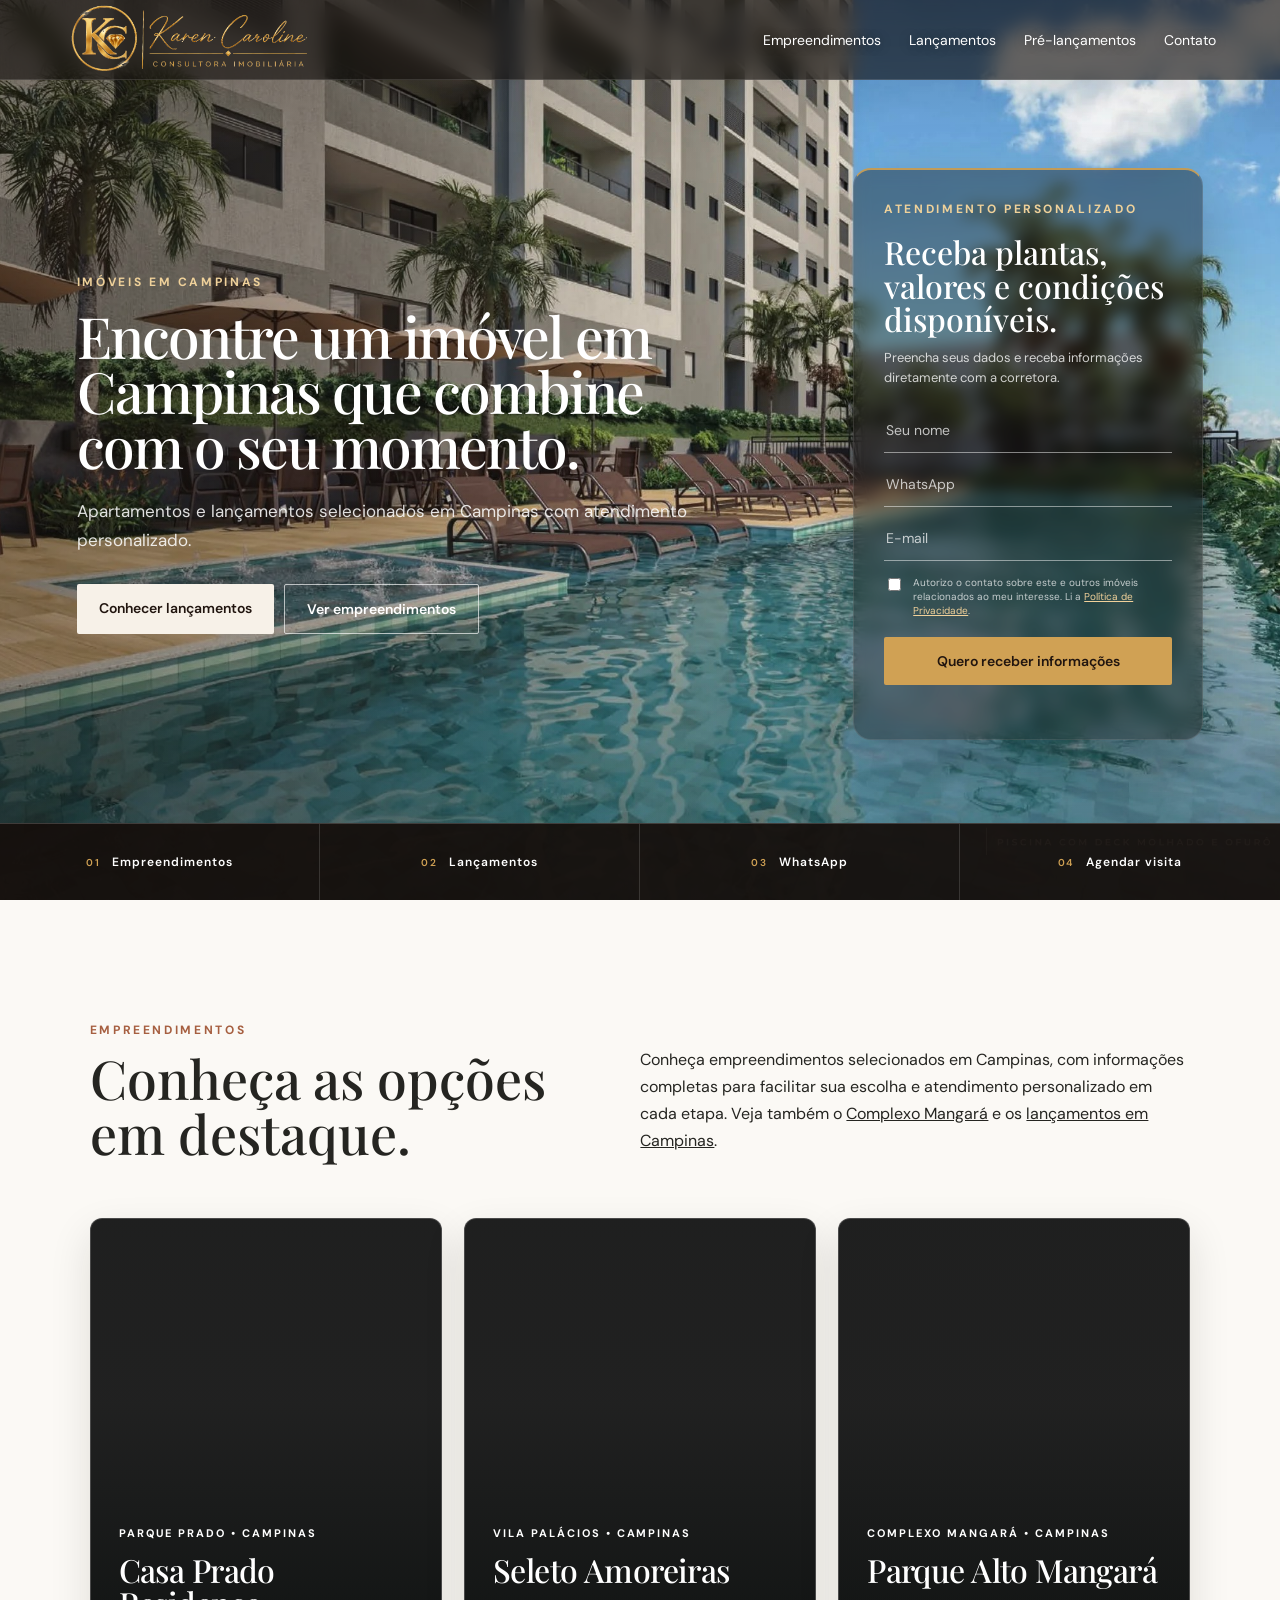
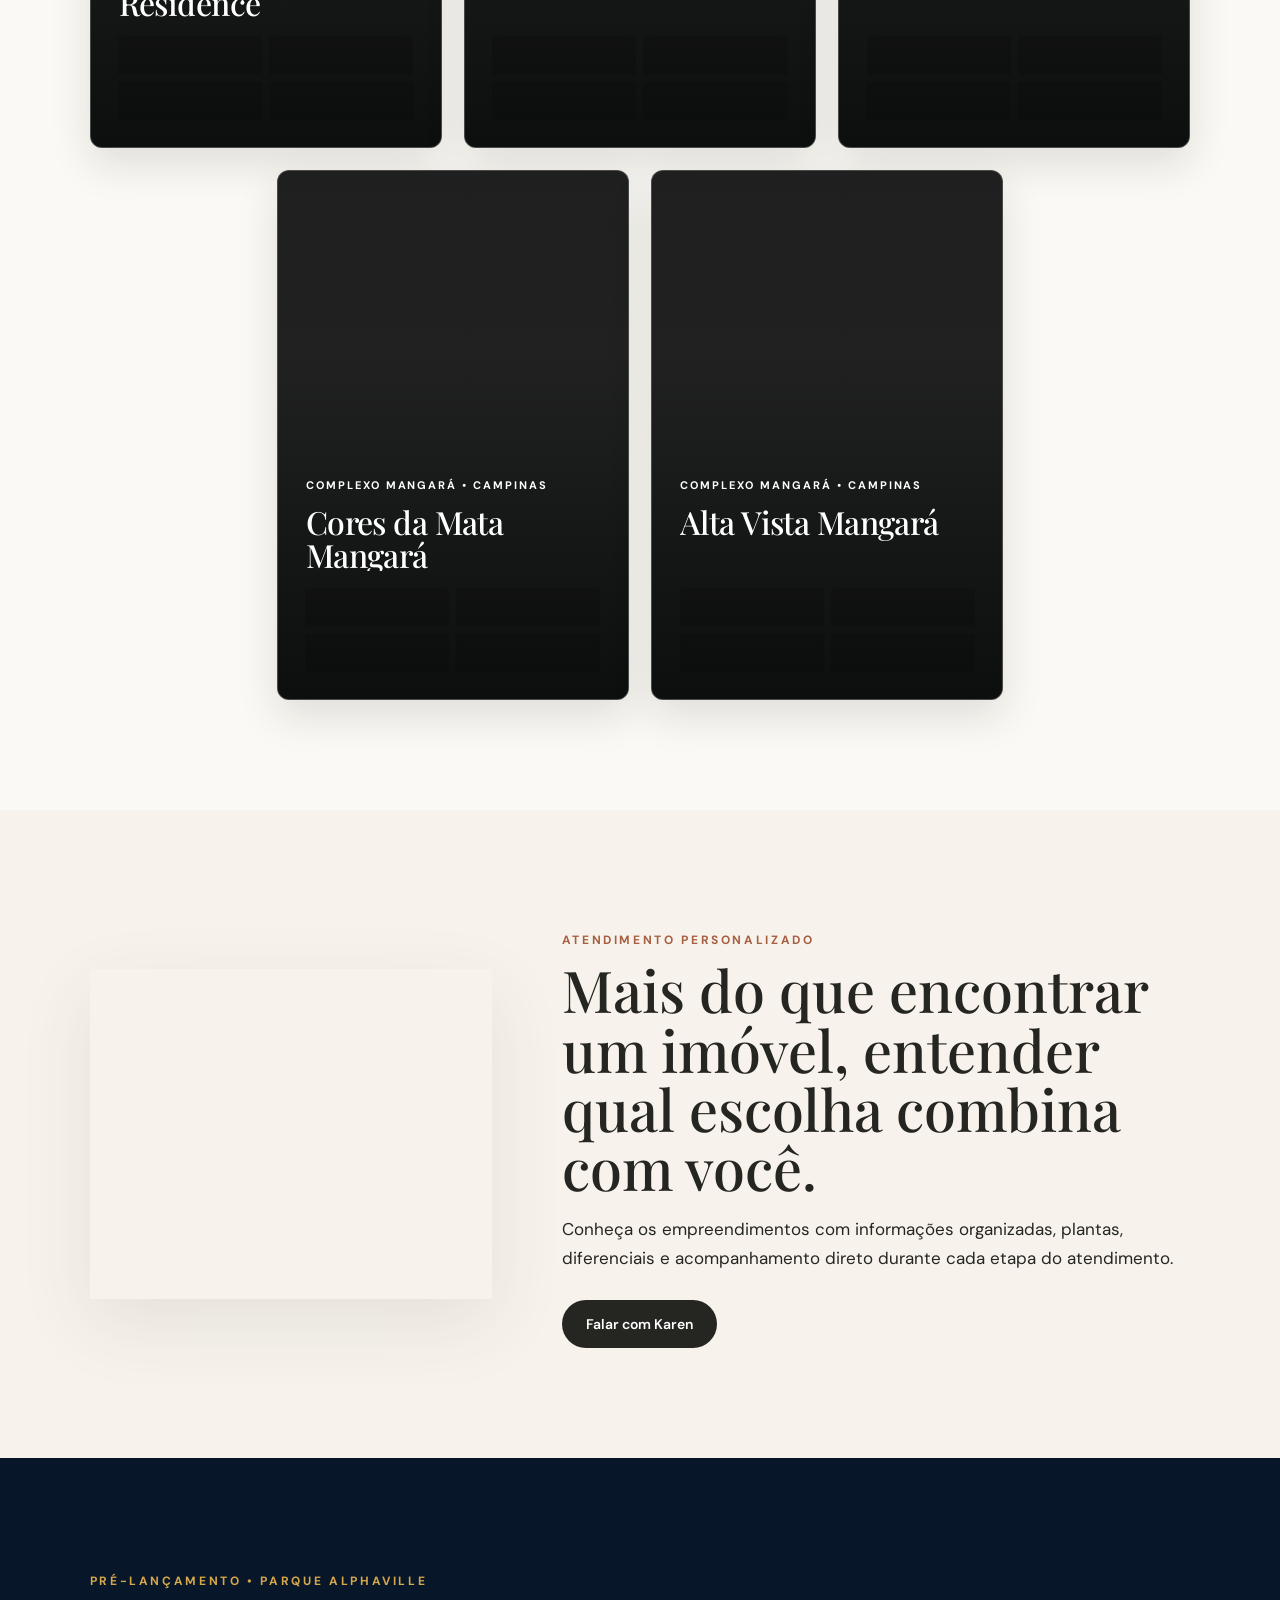
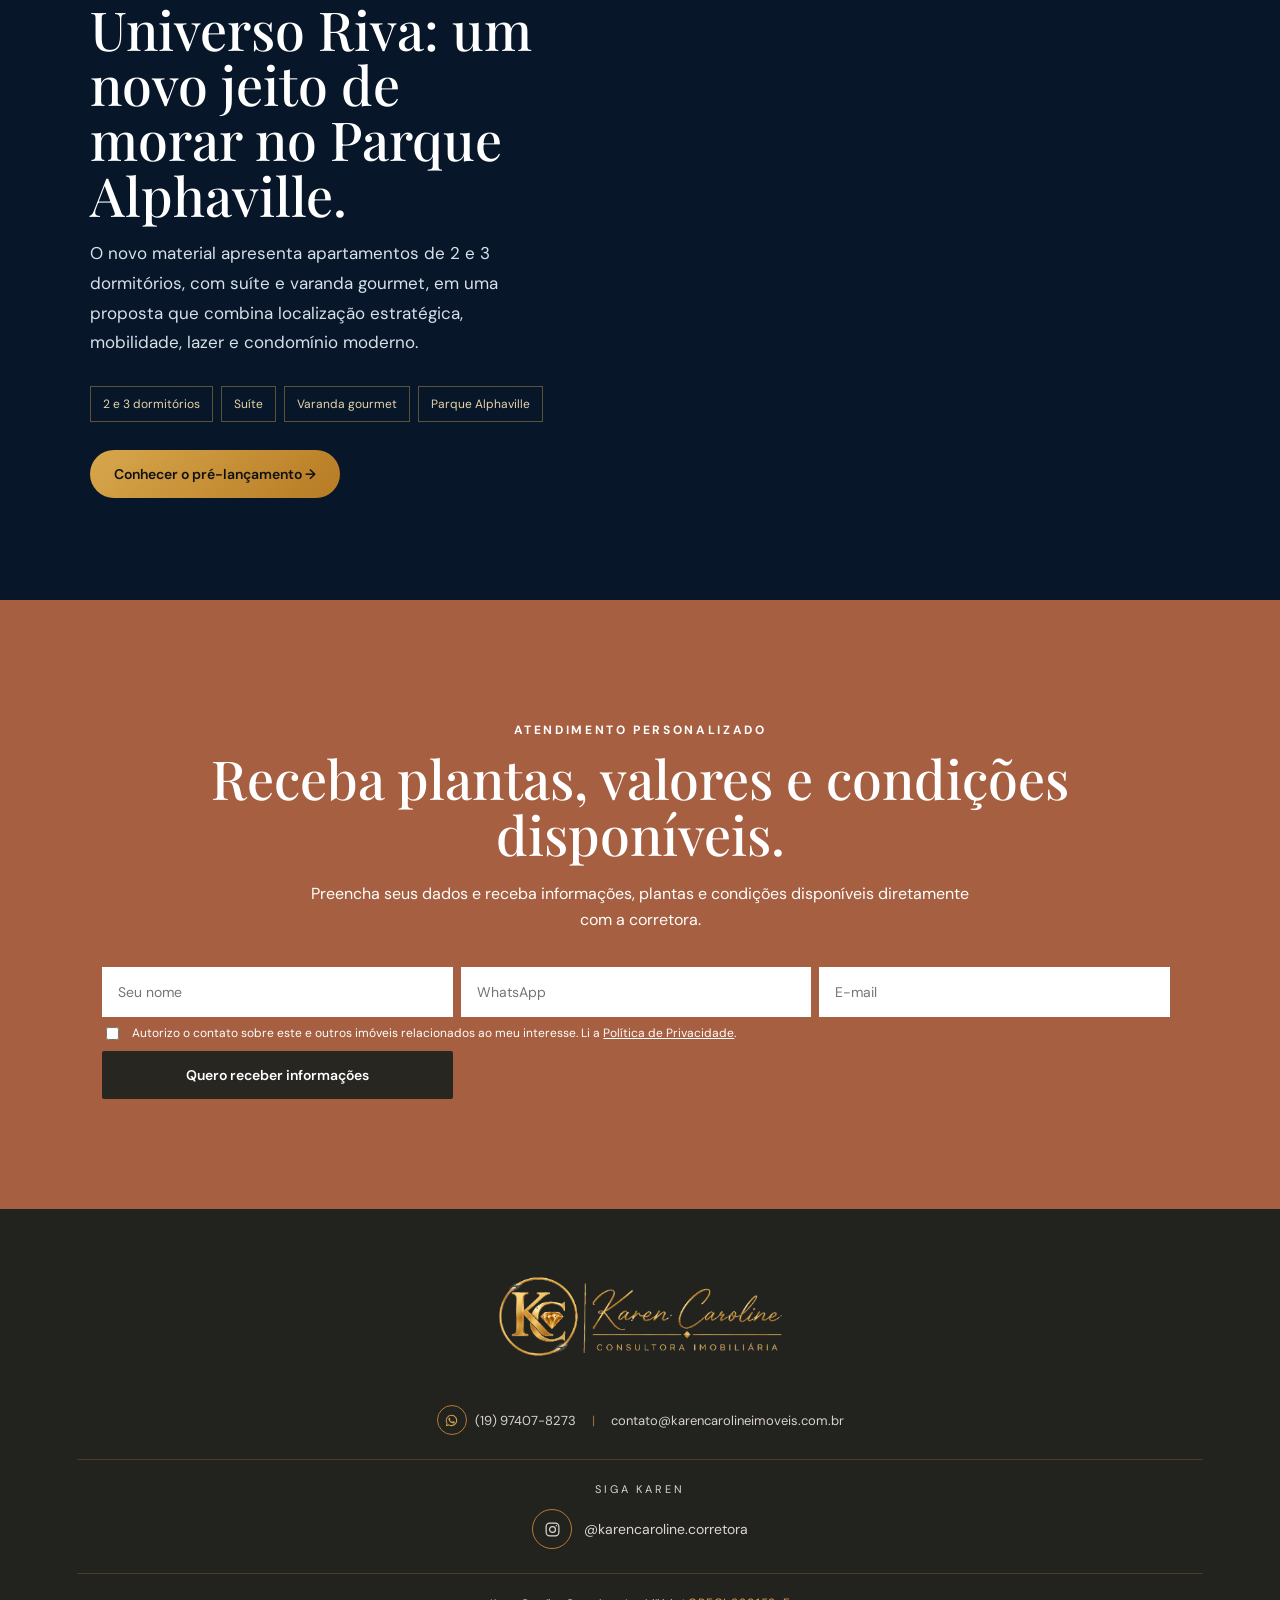
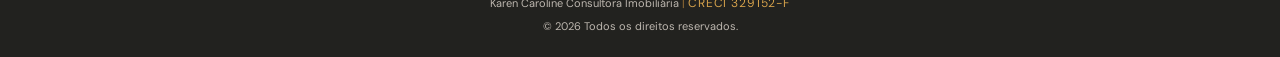
==== commit 91da393d: "Refina Home Experience premium" ====
--- a/index.html
+++ b/index.html
@@ -6,11 +6,11 @@
 <link rel="icon" type="image/png" sizes="48x48" href="assets/favicon-48.png">
 <link rel="icon" type="image/png" sizes="192x192" href="assets/favicon-192.png">
 <link rel="apple-touch-icon" sizes="180x180" href="assets/apple-touch-icon.png">
-<link rel="icon" type="image/png" sizes="512x512" href="assets/favicon-512.png"><meta charset="utf-8"/><meta content="width=device-width,initial-scale=1" name="viewport"/><title>Imóveis e Apartamentos em Campinas | Karen Caroline</title><meta content="Encontre imóveis e apartamentos em Campinas com atendimento de Karen Caroline, consultora imobiliária. Conheça empreendimentos selecionados na cidade." name="description"/><link href="style.css?v=576-lancamentos" rel="stylesheet"/><link href="https://www.karencarolineimoveis.com.br/" rel="canonical"/><meta content="website" property="og:type"/><meta content="pt_BR" property="og:locale"/><meta content="Karen Caroline Consultora Imobiliária" property="og:site_name"/><meta content="Imóveis e Apartamentos em Campinas | Karen Caroline" property="og:title"/><meta content="Encontre imóveis e apartamentos em Campinas com atendimento de Karen Caroline, consultora imobiliária. Conheça empreendimentos selecionados na cidade." property="og:description"/><meta content="https://www.karencarolineimoveis.com.br/" property="og:url"/><meta content="https://www.karencarolineimoveis.com.br/assets/universo/hero.webp" property="og:image"/><meta content="summary_large_image" name="twitter:card"/><meta content="Imóveis e Apartamentos em Campinas | Karen Caroline" name="twitter:title"/><meta content="Encontre imóveis e apartamentos em Campinas com atendimento de Karen Caroline, consultora imobiliária. Conheça empreendimentos selecionados na cidade." name="twitter:description"/><meta content="https://www.karencarolineimoveis.com.br/assets/universo/hero.webp" name="twitter:image"/><meta content="#f4efe7" name="theme-color"/><script type="application/ld+json">{"@context":"https://schema.org","@type":"RealEstateAgent","name":"Karen Caroline Consultora Imobiliária","url":"https://www.karencarolineimoveis.com.br/","logo":"https://www.karencarolineimoveis.com.br/assets/logo-karen-caroline-oficial.png","image":"https://www.karencarolineimoveis.com.br/assets/logo-karen-caroline-oficial.png","telephone":"+55 19 97407-8273","email":"contato@karencarolineimoveis.com.br","areaServed":{"@type":"City","name":"Campinas","containedInPlace":{"@type":"State","name":"São Paulo"}},"sameAs":["https://www.instagram.com/karencaroline.corretora/"]}</script></head><body data-empreendimento="Karen Caroline Imóveis" data-whatsapp-message="Olá! Vim pelo site e gostaria de conhecer os empreendimentos disponíveis em Campinas.">
-<header class="site-header"><a aria-label="Karen Caroline Consultora Imobiliária" class="site-brand brand-logo" href="index.html"><img alt="Karen Caroline Consultora Imobiliária" decoding="async" height="887" loading="lazy" src="assets/logo-karen-caroline-oficial.png" width="1774"/></a><nav><a href="#empreendimentos">Empreendimentos</a><a href="lancamentos-em-campinas.html">Lançamentos</a><a href="#pre-lancamentos">Pré-lançamentos</a><a href="#contato">Contato</a></nav><a class="btn small" href="#contato">Falar com a corretora</a></header>
-<main><section class="home-hero"><div><p class="eyebrow dark">IMÓVEIS SELECIONADOS • CAMPINAS</p><h1>Encontre um imóvel em Campinas que combine com o seu momento.</h1><p class="lead">Uma experiência de atendimento mais simples: conheça empreendimentos, compare diferenciais e receba plantas, valores e condições diretamente com uma corretora.</p><div class="home-actions"><a class="btn" href="#empreendimentos">Ver empreendimentos</a><a class="btn" href="#contato" style="background:var(--terr)">Quero atendimento</a></div></div><div class="home-visual home-visual-three"><img alt="Casa Prado Residence" decoding="async" height="2126" src="assets/casa/hero.webp" width="1150"/><img alt="Cores da Mata Mangará" decoding="async" height="1127" src="assets/cores/hero.webp" width="978"/><img alt="Alta Vista Mangará" decoding="async" height="853" src="assets/alta/hero.webp" width="1280"/></div></section>
+<link rel="icon" type="image/png" sizes="512x512" href="assets/favicon-512.png"><meta charset="utf-8"/><meta content="width=device-width,initial-scale=1" name="viewport"/><title>Imóveis e Apartamentos em Campinas | Karen Caroline</title><meta content="Encontre imóveis e apartamentos em Campinas com atendimento de Karen Caroline, consultora imobiliária. Conheça empreendimentos selecionados na cidade." name="description"/><link href="style.css?v=576-lancamentos" rel="stylesheet"/><link href="https://www.karencarolineimoveis.com.br/" rel="canonical"/><meta content="website" property="og:type"/><meta content="pt_BR" property="og:locale"/><meta content="Karen Caroline Consultora Imobiliária" property="og:site_name"/><meta content="Imóveis e Apartamentos em Campinas | Karen Caroline" property="og:title"/><meta content="Encontre imóveis e apartamentos em Campinas com atendimento de Karen Caroline, consultora imobiliária. Conheça empreendimentos selecionados na cidade." property="og:description"/><meta content="https://www.karencarolineimoveis.com.br/" property="og:url"/><meta content="https://www.karencarolineimoveis.com.br/assets/universo/hero.webp" property="og:image"/><meta content="summary_large_image" name="twitter:card"/><meta content="Imóveis e Apartamentos em Campinas | Karen Caroline" name="twitter:title"/><meta content="Encontre imóveis e apartamentos em Campinas com atendimento de Karen Caroline, consultora imobiliária. Conheça empreendimentos selecionados na cidade." name="twitter:description"/><meta content="https://www.karencarolineimoveis.com.br/assets/universo/hero.webp" name="twitter:image"/><meta content="#f4efe7" name="theme-color"/><script type="application/ld+json">{"@context":"https://schema.org","@type":"RealEstateAgent","name":"Karen Caroline Consultora Imobiliária","url":"https://www.karencarolineimoveis.com.br/","logo":"https://www.karencarolineimoveis.com.br/assets/logo-karen-caroline-oficial.png","image":"https://www.karencarolineimoveis.com.br/assets/logo-karen-caroline-oficial.png","telephone":"+55 19 97407-8273","email":"contato@karencarolineimoveis.com.br","areaServed":{"@type":"City","name":"Campinas","containedInPlace":{"@type":"State","name":"São Paulo"}},"sameAs":["https://www.instagram.com/karencaroline.corretora/"]}</script></head><body class="home-experience" data-empreendimento="Karen Caroline Imóveis" data-whatsapp-message="Olá! Vim pelo site e gostaria de conhecer os empreendimentos disponíveis em Campinas.">
+<header class="site-header"><a aria-label="Karen Caroline Consultora Imobiliária" class="site-brand brand-logo" href="index.html"><img alt="Karen Caroline Consultora Imobiliária" decoding="async" height="887" src="assets/logo-karen-caroline-rodape.png" width="1774"/></a><nav><a href="#empreendimentos">Empreendimentos</a><a href="lancamentos-em-campinas.html">Lançamentos</a><a href="#pre-lancamentos">Pré-lançamentos</a><a href="#contato">Contato</a></nav></header>
+<main><section class="home-hero home-experience-hero"><div class="home-experience-media" aria-hidden="true"><img alt="" decoding="async" fetchpriority="high" height="1418" src="assets/home/casa-prado-piscina.jpg" width="2127"/></div><div class="home-experience-shade" aria-hidden="true"></div><div class="home-experience-content"><p class="eyebrow">IMÓVEIS EM CAMPINAS</p><h1>Encontre um imóvel em Campinas que combine com o seu momento.</h1><p class="lead">Apartamentos e lançamentos selecionados em Campinas com atendimento personalizado.</p><div class="home-actions"><a class="btn home-primary-cta" href="lancamentos-em-campinas.html">Conhecer lançamentos</a><a class="btn home-secondary-cta" href="#empreendimentos">Ver empreendimentos</a></div></div><aside class="home-lead-panel" aria-label="Receba informações sobre imóveis em Campinas"><p class="eyebrow">ATENDIMENTO PERSONALIZADO</p><h2>Receba plantas, valores e condições disponíveis.</h2><p>Preencha seus dados e receba informações diretamente com a corretora.</p><form class="lead-form" data-empreendimento="Site geral"><input aria-hidden="true" autocomplete="off" class="hp-field" name="website" tabindex="-1" type="text"/><input name="nome" placeholder="Seu nome" required=""/><input name="whatsapp" placeholder="WhatsApp" required="" type="tel"/><input name="email" placeholder="E-mail" type="email"/><label class="consent"><input name="consentimento" required="" type="checkbox" value="1"/><span>Autorizo o contato sobre este e outros imóveis relacionados ao meu interesse. Li a <a href="privacidade.html" target="_blank">Política de Privacidade</a>.</span></label><button class="btn" type="submit">Quero receber informações</button></form><div class="form-ok"></div></aside><nav class="home-action-dock" aria-label="Ações rápidas"><a href="#empreendimentos"><span>01</span>Empreendimentos</a><a href="lancamentos-em-campinas.html"><span>02</span>Lançamentos</a><button class="js-whatsapp" type="button"><span>03</span>WhatsApp</button><button class="js-open-visit" type="button"><span>04</span>Agendar visita</button></nav></section>
 <section class="section home-projects-section" id="empreendimentos"><div class="section-head home-projects-head"><div class="home-projects-title"><p class="eyebrow dark">EMPREENDIMENTOS</p><h2>Conheça as opções em destaque.</h2></div><p class="home-projects-description">Conheça empreendimentos selecionados em Campinas, com informações completas para facilitar sua escolha e atendimento personalizado em cada etapa. Veja também o <a href="complexo-mangara.html">Complexo Mangará</a> e os <a href="lancamentos-em-campinas.html">lançamentos em Campinas</a>.</p></div><div class="project-grid project-grid-five"><a class="project-card" href="casa-prado.html"><img alt="Casa Prado Residence" decoding="async" height="2126" loading="lazy" src="assets/casa/hero.webp" width="1150"/><div class="project-copy"><p class="eyebrow">PARQUE PRADO • CAMPINAS</p><h3>Casa Prado Residence</h3><div class="project-meta"><span>2 e 3 dormitórios</span><span>69 a 132 m²</span><span>Suíte</span><span>Riva Collection</span></div></div></a><a class="project-card" href="seleto-amoreiras.html"><img alt="Seleto Amoreiras em Campinas" decoding="async" loading="lazy" src="assets/seleto/hero.webp" width="1485" height="987" /><div class="project-copy"><p class="eyebrow">VILA PALÁCIOS • CAMPINAS</p><h3>Seleto Amoreiras</h3><div class="project-meta"><span>1 e 2 dormitórios</span><span>Varanda grill</span><span>Opções garden</span><span>Lazer completo</span></div></div></a><a class="project-card" href="parque-alto.html"><img alt="Parque Alto Mangará" decoding="async" loading="lazy" src="assets/parque-alto/galeria/fachada-parque.webp" width="708" height="527" /><div class="project-copy"><p class="eyebrow">COMPLEXO MANGARÁ • CAMPINAS</p><h3>Parque Alto Mangará</h3><div class="project-meta"><span>2 dormitórios</span><span>Suíte</span><span>Opções garden</span><span>Cobertura</span></div></div></a><a class="project-card" href="cores-da-mata.html"><img alt="Cores da Mata Mangará" decoding="async" height="1127" loading="lazy" src="assets/cores/hero.webp" width="978"/><div class="project-copy"><p class="eyebrow">COMPLEXO MANGARÁ • CAMPINAS</p><h3>Cores da Mata Mangará</h3><div class="project-meta"><span>2 dormitórios</span><span>Suíte</span><span>Varanda grill</span><span>Opções garden</span></div></div></a><a class="project-card" href="alta-vista.html"><img alt="Alta Vista Mangará" decoding="async" height="853" loading="lazy" src="assets/alta/hero.webp" width="1280"/><div class="project-copy"><p class="eyebrow">COMPLEXO MANGARÁ • CAMPINAS</p><h3>Alta Vista Mangará</h3><div class="project-meta"><span>2 dormitórios</span><span>Suíte*</span><span>Varanda grill</span><span>Lazer completo</span></div></div></a></div></section>
-<section class="karen-trust" id="atendimento-karen"><div class="karen-trust-inner"><div class="karen-signature"><img alt="Karen Caroline Consultora Imobiliária" decoding="async" height="887" loading="lazy" src="assets/logo-karen-caroline-oficial.png" width="1774"/></div><div class="karen-trust-copy"><p class="eyebrow dark">ATENDIMENTO PERSONALIZADO</p><h2>Mais do que encontrar um imóvel, entender qual escolha combina com você.</h2><p>Conheça os empreendimentos com informações organizadas, plantas, diferenciais e acompanhamento direto durante cada etapa do atendimento.</p><a class="btn" href="#contato">Falar com Karen</a></div></div></section><section class="future-universo" id="pre-lancamentos"><div class="future-universo-grid"><div class="future-universo-copy"><p class="eyebrow">PRÉ-LANÇAMENTO • PARQUE ALPHAVILLE</p><h2>Universo Riva: o primeiro apartamento no Parque Alphaville.</h2><p>O novo material apresenta apartamentos de 2 e 3 dormitórios, com suíte e varanda gourmet, em uma proposta que combina localização estratégica, mobilidade, lazer e condomínio moderno.</p><div class="future-universo-tags"><span>2 e 3 dormitórios</span><span>Suíte</span><span>Varanda gourmet</span><span>Parque Alphaville</span></div><a class="btn universo-gold" href="universo-parque-alphaville.html">Conhecer o pré-lançamento →</a></div><a aria-label="Conhecer Universo Riva Parque Alphaville" class="future-universo-visual" href="universo-parque-alphaville.html"><img alt="Universo Riva Parque Alphaville" loading="lazy" src="assets/universo/hero.webp" width="1254" height="1254" decoding="async" /></a></div></section>
+<section class="karen-trust" id="atendimento-karen"><div class="karen-trust-inner"><div class="karen-signature"><img alt="Karen Caroline Consultora Imobiliária" decoding="async" height="887" loading="lazy" src="assets/logo-karen-caroline-oficial.png" width="1774"/></div><div class="karen-trust-copy"><p class="eyebrow dark">ATENDIMENTO PERSONALIZADO</p><h2>Mais do que encontrar um imóvel, entender qual escolha combina com você.</h2><p>Conheça os empreendimentos com informações organizadas, plantas, diferenciais e acompanhamento direto durante cada etapa do atendimento.</p><a class="btn" href="#contato">Falar com Karen</a></div></div></section><section class="future-universo" id="pre-lancamentos"><div class="future-universo-grid"><div class="future-universo-copy"><p class="eyebrow">PRÉ-LANÇAMENTO • PARQUE ALPHAVILLE</p><h2>Universo Riva: um novo jeito de morar no Parque Alphaville.</h2><p>O novo material apresenta apartamentos de 2 e 3 dormitórios, com suíte e varanda gourmet, em uma proposta que combina localização estratégica, mobilidade, lazer e condomínio moderno.</p><div class="future-universo-tags"><span>2 e 3 dormitórios</span><span>Suíte</span><span>Varanda gourmet</span><span>Parque Alphaville</span></div><a class="btn universo-gold" href="universo-parque-alphaville.html">Conhecer o pré-lançamento →</a></div><a aria-label="Conhecer Universo Riva Parque Alphaville" class="future-universo-visual" href="universo-parque-alphaville.html"><img alt="Universo Riva Parque Alphaville" loading="lazy" src="assets/universo/hero.webp" width="1254" height="1254" decoding="async" /></a></div></section>
 <section class="cta" id="contato"><p class="eyebrow">ATENDIMENTO PERSONALIZADO</p><h2>Receba plantas, valores e condições disponíveis.</h2><p>Preencha seus dados e receba informações, plantas e condições disponíveis diretamente com a corretora.</p><form class="lead-form" data-empreendimento="Site geral"><input aria-hidden="true" autocomplete="off" class="hp-field" name="website" tabindex="-1" type="text"/><input name="nome" placeholder="Seu nome" required=""/><input name="whatsapp" placeholder="WhatsApp" required="" type="tel"/><input name="email" placeholder="E-mail" type="email"/><label class="consent"><input name="consentimento" required="" type="checkbox" value="1"/><span>Autorizo o contato sobre este e outros imóveis relacionados ao meu interesse. Li a <a href="privacidade.html" target="_blank">Política de Privacidade</a>.</span></label><button class="btn" type="submit">Quero receber informações</button></form><div class="form-ok"></div></section></main>
 <footer class="site-footer site-footer-pro footer-reference">
 <div class="footer-center-brand">
--- a/style.css
+++ b/style.css
@@ -3712,7 +3712,7 @@
 .launch-faq-list{max-width:980px;margin:auto}.launch-faq-list details{border-top:1px solid var(--line);padding:22px 0}.launch-faq-list details:last-child{border-bottom:1px solid var(--line)}.launch-faq-list summary{cursor:pointer;font-size:17px;font-weight:700;list-style:none;padding-right:35px;position:relative}.launch-faq-list summary::-webkit-details-marker{display:none}.launch-faq-list summary::after{content:'+';position:absolute;right:5px;color:var(--terr);font-size:24px}.launch-faq-list details[open] summary::after{content:'–'}.launch-faq-list p{line-height:1.7;color:#625d55;max-width:820px}.launch-final-actions{display:flex;justify-content:center;gap:10px;flex-wrap:wrap}.launch-final .btn:first-child{background:#fff;color:var(--ink)!important}
 @media(max-width:1100px){.launch-hero{grid-template-columns:1fr 1fr}.launch-card-grid{grid-template-columns:repeat(2,minmax(0,1fr))}}
 @media(max-width:900px){.launch-hero{grid-template-columns:1fr;padding-top:120px}.launch-hero-visual{height:430px}.launch-hero-visual img:first-child{height:395px;margin-top:35px}.launch-hero-visual img:nth-child(3){height:390px;margin-top:20px}.launch-region-links{grid-template-columns:repeat(2,1fr)}.launch-service{grid-template-columns:1fr}.launch-service-photo{height:540px;min-height:0}.launch-service-copy{padding:72px 7vw}}
-@media(max-width:600px){.launch-hero{padding:112px 20px 52px}.launch-hero h1{font-size:clamp(42px,12vw,54px)}.launch-hero-visual{height:330px}.launch-hero-visual img:first-child{height:300px;margin-top:30px}.launch-hero-visual img:nth-child(3){height:295px;margin-top:18px}.launch-region-links,.launch-card-grid,.launch-editorial-grid{grid-template-columns:1fr}.launch-card>img{height:250px}.launch-card-copy{padding:24px 20px}.launch-card-copy h3{font-size:31px}.launch-card-copy .btn{width:100%;text-align:center}.launch-service-photo{height:430px}.launch-service-copy{padding:58px 22px}.launch-service-copy .home-actions{align-items:stretch}.launch-service-copy .btn{width:100%;text-align:center}.launch-choose{padding:72px 22px}.launch-final-actions{flex-direction:column}.launch-final-actions .btn{width:100%}}
+@media(max-width:600px){.launch-hero{padding:112px 20px 52px}.launch-hero h1{font-size:clamp(42px,12vw,54px)}.launch-hero-visual{height:330px}.launch-hero-visual img:first-child{height:300px;margin-top:30px}.launch-hero-visual img:nth-child(3){height:295px;margin-top:18px}.launch-region-links,.launch-card-grid,.launch-editorial-grid{grid-template-columns:1fr}.launch-card>img{height:250px}.launch-card-copy{padding:24px 20px}.launch-card-copy h3{font-size:31px}.launch-card-copy .btn{width:100%;text-align:center}.launch-service-photo{height:430px}.launch-service-photo img{object-position:center top}.launch-service-copy{padding:58px 22px}.launch-service-copy .home-actions{align-items:stretch}.launch-service-copy .btn{width:100%;text-align:center}.launch-choose{padding:72px 22px}.launch-final-actions{flex-direction:column}.launch-final-actions .btn{width:100%}}
 
 /* Logo oficial — escala final responsiva do cabeçalho */
 .site-header .brand-logo{width:clamp(250px,22vw,320px);height:64px}
@@ -4008,3 +4008,536 @@
     background: none !important;
   }
 }
+
+/* =========================================================
+   KAREN EXPERIENCE V1 — UNIVERSO PARQUE ALPHAVILLE
+   Camada isolada: não altera as demais páginas do projeto.
+   ========================================================= */
+.universo-page.universo-experience{
+  --ux-ink:#17130f;
+  --ux-brown:#3b2419;
+  --ux-brown-deep:#21140f;
+  --ux-paper:#f5f0e7;
+  --ux-cream:#e9dfd0;
+  --ux-gold:#c99a4a;
+  --ux-line:rgba(59,36,25,.2);
+  color:var(--ux-ink);
+  background:var(--ux-paper);
+}
+.universo-page.universo-experience main{
+  padding:24px 0 0;
+  background:var(--ux-paper);
+}
+.universo-page.universo-experience main>section{
+  width:min(calc(100% - 48px),1440px);
+  margin:0 auto;
+  border-radius:0;
+  box-shadow:none;
+}
+.universo-page.universo-experience .eyebrow{
+  color:#956521;
+  font-size:11px;
+  letter-spacing:.22em;
+  font-weight:700;
+}
+.universo-page.universo-experience .btn{
+  border-radius:999px;
+  min-height:52px;
+  padding:15px 25px;
+  transition:transform .25s ease,background-color .25s ease,border-color .25s ease,color .25s ease;
+}
+.universo-page.universo-experience .btn:hover{transform:translateY(-2px)}
+.universo-page.universo-experience .btn:focus-visible,
+.universo-page.universo-experience a:focus-visible,
+.universo-page.universo-experience summary:focus-visible,
+.universo-page.universo-experience input:focus-visible{
+  outline:3px solid var(--ux-gold);
+  outline-offset:4px;
+}
+.universo-page.universo-experience .universo-gold{
+  background:var(--ux-gold);
+  border-color:var(--ux-gold);
+  color:#17130f!important;
+}
+.universo-page.universo-experience .universo-outline{
+  background:transparent;
+  border:1px solid currentColor;
+  color:inherit!important;
+}
+
+/* Hero cinematográfico */
+.universo-page.universo-experience .universo-hero{
+  height:min(88vh,920px);
+  min-height:700px;
+  padding:clamp(54px,7vw,104px);
+  border-radius:28px;
+  align-items:flex-end;
+  isolation:isolate;
+}
+.universo-page.universo-experience .universo-hero>.universo-hero-media,
+.universo-page.universo-experience .universo-hero>.universo-hero-media img{
+  position:absolute;
+  inset:0;
+  width:100%;
+  height:100%;
+}
+.universo-page.universo-experience .universo-hero>.universo-hero-media img{
+  object-fit:cover;
+  object-position:center 55%;
+  transition:transform .8s ease;
+}
+.universo-page.universo-experience .universo-hero:hover>.universo-hero-media img{transform:scale(1.015)}
+.universo-page.universo-experience .universo-hero-shade{
+  background:linear-gradient(90deg,rgba(18,12,9,.9) 0%,rgba(18,12,9,.62) 42%,rgba(18,12,9,.08) 78%);
+}
+.universo-page.universo-experience .universo-hero-copy{max-width:750px}
+.universo-page.universo-experience .universo-hero-copy h1{
+  max-width:720px!important; /* supera max-width legado marcado como !important */
+  margin:14px 0 20px;
+  font-size:clamp(54px,6vw,88px);
+  line-height:.94;
+  letter-spacing:-.035em;
+}
+.universo-page.universo-experience .universo-hero-copy>p:not(.eyebrow){max-width:580px}
+.universo-page.universo-experience .universo-hero-meta{
+  display:flex;
+  gap:0;
+  margin:28px 0;
+  color:#fff;
+  font-size:13px;
+  font-weight:700;
+  letter-spacing:.1em;
+  text-transform:uppercase;
+}
+.universo-page.universo-experience .universo-hero-meta span{padding:0 20px;border-left:1px solid rgba(255,255,255,.48)}
+.universo-page.universo-experience .universo-hero-meta span:first-child{padding-left:0;border-left:0}
+.universo-page.universo-experience .universo-hero .ghost{border-color:rgba(255,255,255,.72);color:#fff}
+
+/* Introdução editorial */
+.universo-page.universo-experience .universo-intro{
+  padding:clamp(90px,9vw,138px) clamp(42px,7vw,108px);
+  grid-template-columns:minmax(0,1.15fr) minmax(320px,.85fr);
+  gap:clamp(60px,9vw,140px);
+  align-items:start;
+  background:var(--ux-paper);
+}
+.universo-page.universo-experience .universo-intro h2{font-size:clamp(48px,5vw,76px);max-width:760px}
+.universo-page.universo-experience .universo-intro h2,
+.universo-page.universo-experience .universo-benefits h2,
+.universo-page.universo-experience .universo-invest-v537 .universo-invest-copy h2{
+  color:var(--ux-ink)!important; /* corrige cores legadas fixadas para fundos escuros */
+}
+.universo-page.universo-experience .universo-intro>div:last-child>p{font-size:18px;line-height:1.85;color:#5d5148}
+.universo-page.universo-experience .universo-intro a{color:var(--ux-brown);text-underline-offset:4px}
+.universo-page.universo-experience .universo-facts{
+  grid-template-columns:repeat(2,1fr);
+  border-top:1px solid var(--ux-line);
+}
+.universo-page.universo-experience .universo-facts span{
+  padding:25px 18px 22px 0;
+  border:0;
+  border-bottom:1px solid var(--ux-line);
+  background:transparent;
+  color:#62554b;
+}
+.universo-page.universo-experience .universo-facts b{font:600 clamp(30px,3vw,46px) 'Playfair Display',Georgia,serif;color:var(--ux-brown)}
+
+/* Tipologias como números editoriais, sem aparência de cards */
+.universo-page.universo-experience .universo-specs{
+  padding:clamp(90px,10vw,150px) clamp(42px,7vw,108px);
+  background:var(--ux-brown-deep);
+  color:#f8f2e9;
+}
+.universo-page.universo-experience .universo-specs .eyebrow{color:#ddb86f}
+.universo-page.universo-experience .universo-specs-head{grid-template-columns:minmax(0,1.1fr) minmax(300px,.7fr);gap:clamp(48px,8vw,120px)}
+.universo-page.universo-experience .universo-specs-head h2{font-size:clamp(46px,5vw,72px);max-width:760px}
+.universo-page.universo-experience .universo-specs-head>p{color:#cfc3b8;font-size:16px;line-height:1.8}
+.universo-page.universo-experience .universo-spec-grid{grid-template-columns:repeat(2,1fr);gap:0;margin-top:76px;border-top:1px solid rgba(255,255,255,.2)}
+.universo-page.universo-experience .universo-spec-grid article{
+  min-height:290px;
+  padding:42px 9% 44px 0;
+  border:0;
+  border-bottom:1px solid rgba(255,255,255,.2);
+  border-radius:0;
+  background:transparent;
+}
+.universo-page.universo-experience .universo-spec-grid article:nth-child(odd){border-right:1px solid rgba(255,255,255,.2)}
+.universo-page.universo-experience .universo-spec-grid article:nth-child(even){padding-left:9%}
+.universo-page.universo-experience .spec-size{font:600 clamp(48px,5vw,76px) 'Playfair Display',Georgia,serif;color:#ddb86f}
+.universo-page.universo-experience .universo-spec-grid h3{font-size:25px;color:#fff}
+.universo-page.universo-experience .universo-spec-grid p{color:#cfc3b8;max-width:460px;line-height:1.75}
+
+/* Localização editorial */
+.universo-page.universo-experience .universo-location{
+  grid-template-columns:minmax(380px,.8fr) minmax(0,1.2fr);
+  min-height:780px;
+  background:#ded2c2;
+}
+.universo-page.universo-experience .universo-location-copy{padding:clamp(70px,8vw,122px)}
+.universo-page.universo-experience .universo-location-copy>p:not(.eyebrow){font-size:17px;line-height:1.8;color:#5d5148}
+.universo-page.universo-experience .universo-location-points{margin:38px 0;border-top:1px solid var(--ux-line)}
+.universo-page.universo-experience .universo-location-points span{padding:17px 0;border-bottom:1px solid var(--ux-line)}
+.universo-page.universo-experience .universo-location figure{min-height:780px;background:#071729}
+.universo-page.universo-experience .universo-location figure img{object-fit:cover;object-position:center}
+
+/* Diferenciais minimalistas */
+.universo-page.universo-experience .universo-benefits{padding:clamp(88px,9vw,136px) clamp(42px,7vw,108px);background:var(--ux-paper)}
+.universo-page.universo-experience .universo-benefits .section-head{grid-template-columns:minmax(0,1.1fr) minmax(300px,.7fr);gap:clamp(48px,8vw,120px)}
+.universo-page.universo-experience .universo-benefits h2{font-size:clamp(46px,5vw,72px)}
+.universo-page.universo-experience .universo-benefits .section-head>p{color:#65594f;line-height:1.8}
+.universo-page.universo-experience .universo-benefit-grid{grid-template-columns:repeat(4,1fr);gap:0;margin-top:74px;border-top:1px solid var(--ux-line)}
+.universo-page.universo-experience .universo-benefit-grid article{
+  padding:36px 28px 24px 0;
+  border:0;
+  border-right:1px solid var(--ux-line);
+  border-radius:0;
+  background:transparent;
+}
+.universo-page.universo-experience .universo-benefit-grid article+article{padding-left:28px}
+.universo-page.universo-experience .universo-benefit-grid article:last-child{border-right:0}
+.universo-page.universo-experience .universo-benefit-grid article>b{font:500 40px 'Playfair Display',Georgia,serif;color:var(--ux-gold)}
+.universo-page.universo-experience .universo-benefit-grid h3{font-size:24px;color:var(--ux-brown-deep)!important}
+.universo-page.universo-experience .universo-benefit-grid p{color:#6b5e54;line-height:1.7}
+
+/* Sequência visual */
+.universo-page.universo-experience .universo-invest-v537{padding:28px 0 0;background:var(--ux-paper)}
+.universo-page.universo-experience .universo-invest-v537 .universo-invest-media{width:calc(100% - 56px);max-width:none;border-radius:0;background:#071729}
+.universo-page.universo-experience .universo-invest-v537 .universo-invest-media img{width:100%;max-height:none;object-fit:cover}
+.universo-page.universo-experience .universo-invest-v537 .universo-invest-copy{
+  width:min(calc(100% - 112px),1180px);
+  padding:68px 0 96px;
+  display:grid;
+  grid-template-columns:1.05fr .75fr;
+  align-items:start;
+  gap:clamp(50px,8vw,120px);
+  text-align:left;
+}
+.universo-page.universo-experience .universo-invest-v537 .universo-invest-copy h2{font-size:clamp(46px,5vw,72px)}
+.universo-page.universo-experience .universo-invest-text{align-items:flex-start;text-align:left}
+.universo-page.universo-experience .universo-invest-text p{font-size:17px;line-height:1.8;color:#65594f}
+.universo-page.universo-experience .universo-concept{
+  grid-template-columns:minmax(370px,.76fr) minmax(0,1.24fr);
+  min-height:800px;
+  background:var(--ux-brown-deep);
+}
+.universo-page.universo-experience .universo-concept-copy{padding:clamp(70px,8vw,120px)}
+.universo-page.universo-experience .universo-concept-copy h2{font-size:clamp(48px,5vw,74px)}
+.universo-page.universo-experience .universo-concept-copy>p:not(.eyebrow){color:#d2c6ba;font-size:17px;line-height:1.8}
+.universo-page.universo-experience .universo-concept-tags span{border-color:rgba(255,255,255,.28);background:transparent}
+.universo-page.universo-experience .universo-concept-media{min-height:800px;padding:34px;background:#080d16}
+.universo-page.universo-experience .universo-concept-media img{width:100%;height:100%;object-fit:contain;transition:transform .6s ease}
+.universo-page.universo-experience .universo-concept-media:hover img{transform:scale(1.015)}
+
+/* Atendimento humano */
+.universo-page.universo-experience .universo-karen{
+  display:grid;
+  grid-template-columns:minmax(0,.92fr) minmax(420px,1.08fr);
+  min-height:760px;
+  background:#e9dfd0;
+}
+.universo-page.universo-experience .universo-karen-media{margin:0;min-height:760px;overflow:hidden;background:#19130f}
+.universo-page.universo-experience .universo-karen-media img{display:block;width:100%;height:100%;object-fit:cover;object-position:center 20%;transition:transform .7s ease}
+.universo-page.universo-experience .universo-karen-media:hover img{transform:scale(1.015)}
+.universo-page.universo-experience .universo-karen-copy{align-self:center;padding:clamp(70px,8vw,130px)}
+.universo-page.universo-experience .universo-karen-copy h2{font-size:clamp(48px,5vw,74px);line-height:1.02;max-width:700px}
+.universo-page.universo-experience .universo-karen-copy>p:not(.eyebrow){font-size:17px;line-height:1.8;color:#62554b;max-width:620px}
+.universo-page.universo-experience .universo-karen-actions{display:flex;gap:10px;flex-wrap:wrap;margin-top:34px}
+
+/* FAQ e conversão final */
+.universo-page.universo-experience .universo-faq{padding:clamp(88px,9vw,128px) clamp(42px,7vw,108px);background:var(--ux-paper)}
+.universo-page.universo-experience .universo-faq h2{font-size:clamp(44px,4.5vw,68px)}
+.universo-page.universo-experience .universo-faq-list details{background:transparent;border:0;border-top:1px solid var(--ux-line);border-radius:0;padding:24px 0}
+.universo-page.universo-experience .universo-faq-list details:last-child{border-bottom:1px solid var(--ux-line)}
+.universo-page.universo-experience .universo-cta{
+  padding:clamp(92px,10vw,150px) clamp(42px,9vw,140px);
+  background:var(--ux-brown-deep);
+  color:#f8f2e9;
+}
+.universo-page.universo-experience .universo-cta .eyebrow{color:#ddb86f}
+.universo-page.universo-experience .universo-cta h2{max-width:820px;font-size:clamp(48px,5vw,76px)}
+.universo-page.universo-experience .universo-cta>p:not(.eyebrow){color:#d2c6ba;font-size:17px}
+.universo-page.universo-experience .universo-cta form{max-width:1120px;margin-top:42px}
+.universo-page.universo-experience .universo-cta input{min-height:54px;background:#f8f2e9;color:#17130f}
+.universo-page.universo-experience .universo-cta .consent{color:#d2c6ba}
+.universo-page.universo-experience .universo-cta .consent a{color:#f1d9a6}
+.universo-page.universo-experience .universo-cta-actions{margin-top:22px}
+
+@media(max-width:1100px){
+  .universo-page.universo-experience .universo-benefit-grid{grid-template-columns:repeat(2,1fr)}
+  .universo-page.universo-experience .universo-benefit-grid article:nth-child(2){border-right:0}
+  .universo-page.universo-experience .universo-benefit-grid article:nth-child(n+3){border-top:1px solid var(--ux-line)}
+  .universo-page.universo-experience .universo-karen{grid-template-columns:minmax(0,.9fr) minmax(380px,1.1fr)}
+}
+
+@media(max-width:900px){
+  .universo-page.universo-experience main>section{width:calc(100% - 32px)}
+  .universo-page.universo-experience .universo-hero{height:780px;min-height:700px;padding:90px 44px 54px}
+  .universo-page.universo-experience .universo-intro,
+  .universo-page.universo-experience .universo-specs-head,
+  .universo-page.universo-experience .universo-benefits .section-head,
+  .universo-page.universo-experience .universo-faq{grid-template-columns:1fr}
+  .universo-page.universo-experience .universo-location,
+  .universo-page.universo-experience .universo-concept,
+  .universo-page.universo-experience .universo-karen{grid-template-columns:1fr}
+  .universo-page.universo-experience .universo-location figure,
+  .universo-page.universo-experience .universo-concept-media,
+  .universo-page.universo-experience .universo-karen-media{min-height:620px;height:620px}
+  .universo-page.universo-experience .universo-invest-v537 .universo-invest-copy{grid-template-columns:1fr;width:calc(100% - 80px)}
+  .universo-page.universo-experience .universo-karen-copy{padding:76px 54px}
+}
+
+@media(max-width:560px){
+  .universo-page.universo-experience main{padding-top:10px}
+  .universo-page.universo-experience main>section{width:calc(100% - 20px);margin-bottom:10px}
+  /* Necessários para superar a camada mobile legada, que usa !important. */
+  .universo-page.universo-experience .universo-hero{
+    height:760px!important;
+    min-height:760px!important;
+    padding:82px 18px 28px!important;
+    border-radius:18px!important;
+  }
+  .universo-page.universo-experience .universo-hero>.universo-hero-media{height:58%!important}
+  .universo-page.universo-experience .universo-hero>.universo-hero-media img{
+    object-fit:cover!important;
+    object-position:center 48%!important;
+  }
+  .universo-page.universo-experience .universo-hero-shade{
+    background:linear-gradient(180deg,rgba(19,13,10,.04) 0%,rgba(19,13,10,.12) 38%,rgba(25,16,11,.84) 60%,#21140f 78%)!important;
+  }
+  .universo-page.universo-experience .universo-hero-copy h1{font-size:clamp(40px,11vw,50px)!important;line-height:.96!important}
+  .universo-page.universo-experience .universo-hero-copy>p:not(.eyebrow){font-size:14px!important;line-height:1.55!important}
+  .universo-page.universo-experience .universo-hero-meta{margin:18px 0 20px;font-size:10px;letter-spacing:.06em}
+  .universo-page.universo-experience .universo-hero-meta span{padding:0 10px}
+  .universo-page.universo-experience .universo-hero .hero-actions{width:calc(100% - 66px)!important;max-width:calc(100% - 66px)!important}
+  .universo-page.universo-experience .universo-intro,
+  .universo-page.universo-experience .universo-specs,
+  .universo-page.universo-experience .universo-benefits,
+  .universo-page.universo-experience .universo-faq,
+  .universo-page.universo-experience .universo-cta{padding:72px 22px!important}
+  .universo-page.universo-experience .universo-intro h2,
+  .universo-page.universo-experience .universo-specs-head h2,
+  .universo-page.universo-experience .universo-benefits h2,
+  .universo-page.universo-experience .universo-location h2,
+  .universo-page.universo-experience .universo-faq h2{font-size:clamp(37px,10vw,48px)}
+  .universo-page.universo-experience .universo-facts,
+  .universo-page.universo-experience .universo-spec-grid,
+  .universo-page.universo-experience .universo-benefit-grid{grid-template-columns:1fr}
+  .universo-page.universo-experience .universo-spec-grid{margin-top:48px}
+  .universo-page.universo-experience .universo-spec-grid article,
+  .universo-page.universo-experience .universo-spec-grid article:nth-child(even){min-height:0;padding:30px 0;border-right:0}
+  .universo-page.universo-experience .universo-benefit-grid article,
+  .universo-page.universo-experience .universo-benefit-grid article+article{padding:28px 0;border-right:0;border-top:1px solid var(--ux-line)}
+  .universo-page.universo-experience .universo-location-copy{padding:70px 22px!important}
+  .universo-page.universo-experience .universo-location figure{min-height:540px;height:540px}
+  .universo-page.universo-experience .universo-invest-v537 .universo-invest-media{width:calc(100% - 18px)!important}
+  .universo-page.universo-experience .universo-invest-v537 .universo-invest-copy{width:auto!important;padding:54px 22px 76px!important;display:grid!important;text-align:left!important}
+  .universo-page.universo-experience .universo-invest-v537 .universo-invest-copy h2{font-size:clamp(38px,10vw,48px)!important}
+  .universo-page.universo-experience .universo-concept-copy{padding:72px 22px!important}
+  .universo-page.universo-experience .universo-concept-copy h2{font-size:clamp(40px,11vw,52px)}
+  .universo-page.universo-experience .universo-concept-media{height:560px;min-height:560px;padding:16px!important}
+  .universo-page.universo-experience .universo-karen-media{height:520px;min-height:520px}
+  .universo-page.universo-experience .universo-karen-copy{padding:68px 22px}
+  .universo-page.universo-experience .universo-karen-copy h2{font-size:clamp(40px,11vw,52px)}
+  .universo-page.universo-experience .universo-karen-actions{display:grid}
+  .universo-page.universo-experience .universo-karen-actions .btn{width:100%}
+  .universo-page.universo-experience .universo-cta h2{font-size:clamp(40px,11vw,52px)}
+}
+
+@media(max-width:360px){
+  /* Reserva lateral para os dois atalhos flutuantes já existentes. */
+  .universo-page.universo-experience .universo-hero-copy .eyebrow,
+  .universo-page.universo-experience .universo-hero-copy h1,
+  .universo-page.universo-experience .universo-hero-copy>p:not(.eyebrow),
+  .universo-page.universo-experience .universo-hero-meta{
+    max-width:calc(100% - 62px)!important;
+  }
+}
+
+@media(prefers-reduced-motion:reduce){
+  .universo-page.universo-experience *,
+  .universo-page.universo-experience *::before,
+  .universo-page.universo-experience *::after{scroll-behavior:auto!important;transition-duration:.01ms!important;animation-duration:.01ms!important;animation-iteration-count:1!important}
+}
+
+/* =========================================================
+   KAREN HOME EXPERIENCE V1 — primeira tela isolada
+   ========================================================= */
+.home-experience{
+  --home-deep:#21150f;
+  --home-deep-soft:#312018;
+  --home-gold:#d0a154;
+  --home-offwhite:#f7f1e8;
+  scroll-padding-top:80px;
+}
+
+.home-experience .site-header{
+  position:fixed;
+  top:0;
+  left:0;
+  right:0;
+  z-index:75;
+  height:80px;
+  padding:0 clamp(24px,5vw,76px);
+  background:rgba(15,12,10,.6);
+  border-bottom:1px solid rgba(255,255,255,.12);
+  backdrop-filter:blur(10px);
+  -webkit-backdrop-filter:blur(10px);
+}
+.home-experience .site-header nav a{color:#fff;text-shadow:0 1px 12px rgba(0,0,0,.35)}
+.home-experience .site-header .brand-logo{width:306px;height:72px}
+.home-experience .site-header .brand-logo img{filter:drop-shadow(0 3px 12px rgba(0,0,0,.28))}
+
+.home-experience .home-experience-hero{
+  position:relative;
+  isolation:isolate;
+  min-height:100svh;
+  padding:clamp(132px,14vh,178px) clamp(28px,6vw,92px) 124px;
+  display:grid;
+  grid-template-columns:minmax(0,1fr) minmax(280px,350px);
+  align-items:center;
+  gap:clamp(36px,5vw,82px);
+  overflow:hidden;
+  color:#fff;
+  background:var(--home-deep);
+}
+.home-experience .home-experience-media,
+.home-experience .home-experience-shade{position:absolute;inset:0}
+.home-experience .home-experience-media{z-index:-2}
+.home-experience .home-experience-media img{display:block;width:100%;height:100%;object-fit:cover;object-position:50% 50%}
+.home-experience .home-experience-shade{
+  z-index:-1;
+  background:linear-gradient(90deg,rgba(20,14,10,.44) 0%,rgba(20,14,10,.3) 28%,rgba(20,14,10,.1) 48%,rgba(20,14,10,0) 68%),linear-gradient(180deg,rgba(12,9,7,.16) 0%,transparent 18%),linear-gradient(0deg,rgba(14,10,8,.16),transparent 32%);
+}
+.home-experience .home-experience-content{max-width:790px}
+.home-experience .home-experience-content>.eyebrow,
+.home-experience .home-lead-panel>.eyebrow{color:#efd19a;margin:0 0 18px}
+.home-experience .home-experience-content h1{
+  max-width:740px;
+  margin:0;
+  font-size:clamp(50px,4.45vw,64px);
+  line-height:.96;
+  letter-spacing:-.035em;
+  text-wrap:balance;
+}
+.home-experience .home-experience-content>.lead{max-width:650px;margin:25px 0;color:rgba(255,255,255,.86);font-size:17px;line-height:1.65}
+.home-experience .home-actions{margin-top:30px}
+.home-experience .home-primary-cta{background:var(--home-offwhite);color:var(--home-deep)!important}
+.home-experience .home-secondary-cta{background:transparent;border:1px solid rgba(255,255,255,.65)}
+
+.home-experience .home-lead-panel{
+  align-self:center;
+  padding:31px 30px 28px;
+  border:1px solid rgba(255,255,255,.1);
+  border-top:2px solid rgba(208,161,84,.9);
+  border-radius:18px;
+  background:rgba(18,14,12,.4);
+  backdrop-filter:blur(8px) saturate(110%);
+  -webkit-backdrop-filter:blur(8px) saturate(110%);
+  box-shadow:0 24px 65px rgba(0,0,0,.25);
+}
+.home-experience .home-lead-panel h2{margin:0;font-size:clamp(28px,2.5vw,39px);line-height:1.04}
+.home-experience .home-lead-panel>p:not(.eyebrow){margin:13px 0 20px;color:rgba(255,255,255,.78);font-size:13px;line-height:1.55}
+.home-experience .home-lead-panel .lead-form{display:grid;grid-template-columns:1fr;gap:10px;margin:0}
+.home-experience .home-lead-panel .lead-form>input{min-height:44px;padding:11px 2px;border:0;border-bottom:1px solid rgba(255,255,255,.48);border-radius:0;outline:0;background:transparent;color:#fff;font:14px 'DM Sans',Arial}
+.home-experience .home-lead-panel .lead-form>input::placeholder{color:rgba(255,255,255,.72)}
+.home-experience .home-lead-panel .lead-form>input:focus{border-bottom-color:var(--home-gold)}
+.home-experience .home-lead-panel .consent{display:grid;grid-template-columns:auto 1fr;gap:9px;align-items:start;margin:5px 0;color:rgba(255,255,255,.72);font-size:10px;line-height:1.4;text-align:left}
+.home-experience .home-lead-panel .consent input{margin-top:2px}
+.home-experience .home-lead-panel .consent a{color:#f1d19a}
+.home-experience .home-lead-panel .lead-form>.btn{width:100%;min-height:48px;margin-top:4px;background:var(--home-gold);color:var(--home-deep)!important}
+.home-experience .home-lead-panel .form-ok{min-height:18px;margin-top:8px;color:#f1d19a;font-size:11px}
+
+.home-experience .home-action-dock{
+  position:absolute;
+  z-index:3;
+  left:0;
+  right:0;
+  bottom:0;
+  min-height:76px;
+  display:grid;
+  grid-template-columns:repeat(4,1fr);
+  background:rgba(22,15,12,.94);
+  border-top:1px solid rgba(255,255,255,.18);
+}
+.home-experience .home-action-dock a,
+.home-experience .home-action-dock button{
+  min-height:76px;
+  display:flex;
+  align-items:center;
+  justify-content:center;
+  gap:12px;
+  padding:14px 18px;
+  border:0;
+  border-right:1px solid rgba(255,255,255,.14);
+  background:transparent;
+  color:#fff;
+  text-decoration:none;
+  font:600 12px 'DM Sans',Arial;
+  letter-spacing:.08em;
+  cursor:pointer;
+}
+.home-experience .home-action-dock>*:last-child{border-right:0}
+.home-experience .home-action-dock span{color:var(--home-gold);font-size:10px;letter-spacing:.14em}
+.home-experience .home-action-dock a:hover,
+.home-experience .home-action-dock button:hover{background:rgba(255,255,255,.07)}
+.home-experience .home-action-dock a:focus-visible,
+.home-experience .home-action-dock button:focus-visible,
+.home-experience .home-experience-hero .btn:focus-visible,
+.home-experience .site-header a:focus-visible,
+.home-experience .mobile-menu-toggle:focus-visible{outline:2px solid #f4cf8b;outline-offset:3px}
+
+/* A barra substitui visualmente os dois atalhos globais nesta Home. */
+.home-experience .schedule-float,
+.home-experience .whatsapp-float{display:none}
+
+@media(max-width:1100px){
+  .home-experience .home-experience-hero{grid-template-columns:minmax(0,1fr) 300px;gap:32px;padding-left:44px;padding-right:44px}
+  .home-experience .home-experience-content h1{font-size:clamp(48px,6vw,66px)}
+  .home-experience .home-lead-panel{padding:27px 24px}
+}
+
+@media(max-width:900px){
+  .home-experience .site-header{height:72px;padding-left:24px;padding-right:24px}
+  .home-experience .site-header .brand-logo{width:220px;height:58px}
+  .home-experience{scroll-padding-top:72px}
+  .home-experience .mobile-menu-toggle span{background:#fff}
+  .home-experience .home-experience-hero{grid-template-columns:1fr;align-content:center;padding:116px 36px 110px}
+  .home-experience .home-experience-content{max-width:680px}
+  .home-experience .home-lead-panel{max-width:520px;padding:25px 24px}
+}
+
+@media(max-width:600px){
+  .home-experience .site-header{padding-left:16px;padding-right:16px;background:rgba(15,12,10,.6);border-bottom-color:rgba(255,255,255,.12)}
+  .home-experience .site-header .brand-logo{width:195px;height:52px}
+  .home-experience .home-experience-hero{min-height:0;padding:0;display:block;background:var(--home-deep);color:#fff}
+  .home-experience .home-experience-media{position:relative;inset:auto;z-index:auto;height:330px}
+  .home-experience .home-experience-media img{object-position:43% 50%}
+  .home-experience .home-experience-shade{height:330px;background:linear-gradient(180deg,rgba(21,14,10,.08),rgba(21,14,10,.12) 58%,var(--home-deep) 100%)}
+  .home-experience .home-experience-content{position:relative;margin-top:-30px;padding:0 20px 42px}
+  .home-experience .home-experience-content>.eyebrow{margin-bottom:14px}
+  .home-experience .home-experience-content h1{font-size:clamp(42px,12vw,55px);line-height:.98;letter-spacing:-.03em}
+  .home-experience .home-experience-content>.lead{margin:20px 0;font-size:15px;line-height:1.6}
+  .home-experience .home-featured-project{margin-top:22px}
+  .home-experience .home-actions{display:grid;gap:9px;margin-top:26px}
+  .home-experience .home-actions .btn{width:100%}
+  .home-experience .home-lead-panel{max-width:none;margin:0 12px 12px;padding:30px 22px;background:rgba(49,32,24,.94);backdrop-filter:none;-webkit-backdrop-filter:none}
+  .home-experience .home-lead-panel h2{font-size:clamp(31px,9vw,40px)}
+  .home-experience .home-action-dock{position:relative;inset:auto;grid-template-columns:1fr 1fr;padding-bottom:env(safe-area-inset-bottom);background:#15100d}
+  .home-experience .home-action-dock a{display:none}
+  .home-experience .home-action-dock button{min-height:68px;border-right:1px solid rgba(255,255,255,.14)}
+  .home-experience .home-action-dock button:last-child{border-right:0}
+}
+
+@media(max-width:360px){
+  .home-experience .home-experience-media,
+  .home-experience .home-experience-shade{height:300px}
+  .home-experience .home-experience-content{padding-left:16px;padding-right:16px}
+  .home-experience .home-experience-content h1{font-size:clamp(39px,12vw,46px)}
+  .home-experience .home-lead-panel{margin-left:8px;margin-right:8px}
+}
+
+@media(prefers-reduced-motion:reduce){
+  .home-experience .home-experience-hero *,
+  .home-experience .home-experience-hero *::before,
+  .home-experience .home-experience-hero *::after{animation:none;transition:none;scroll-behavior:auto}
+}
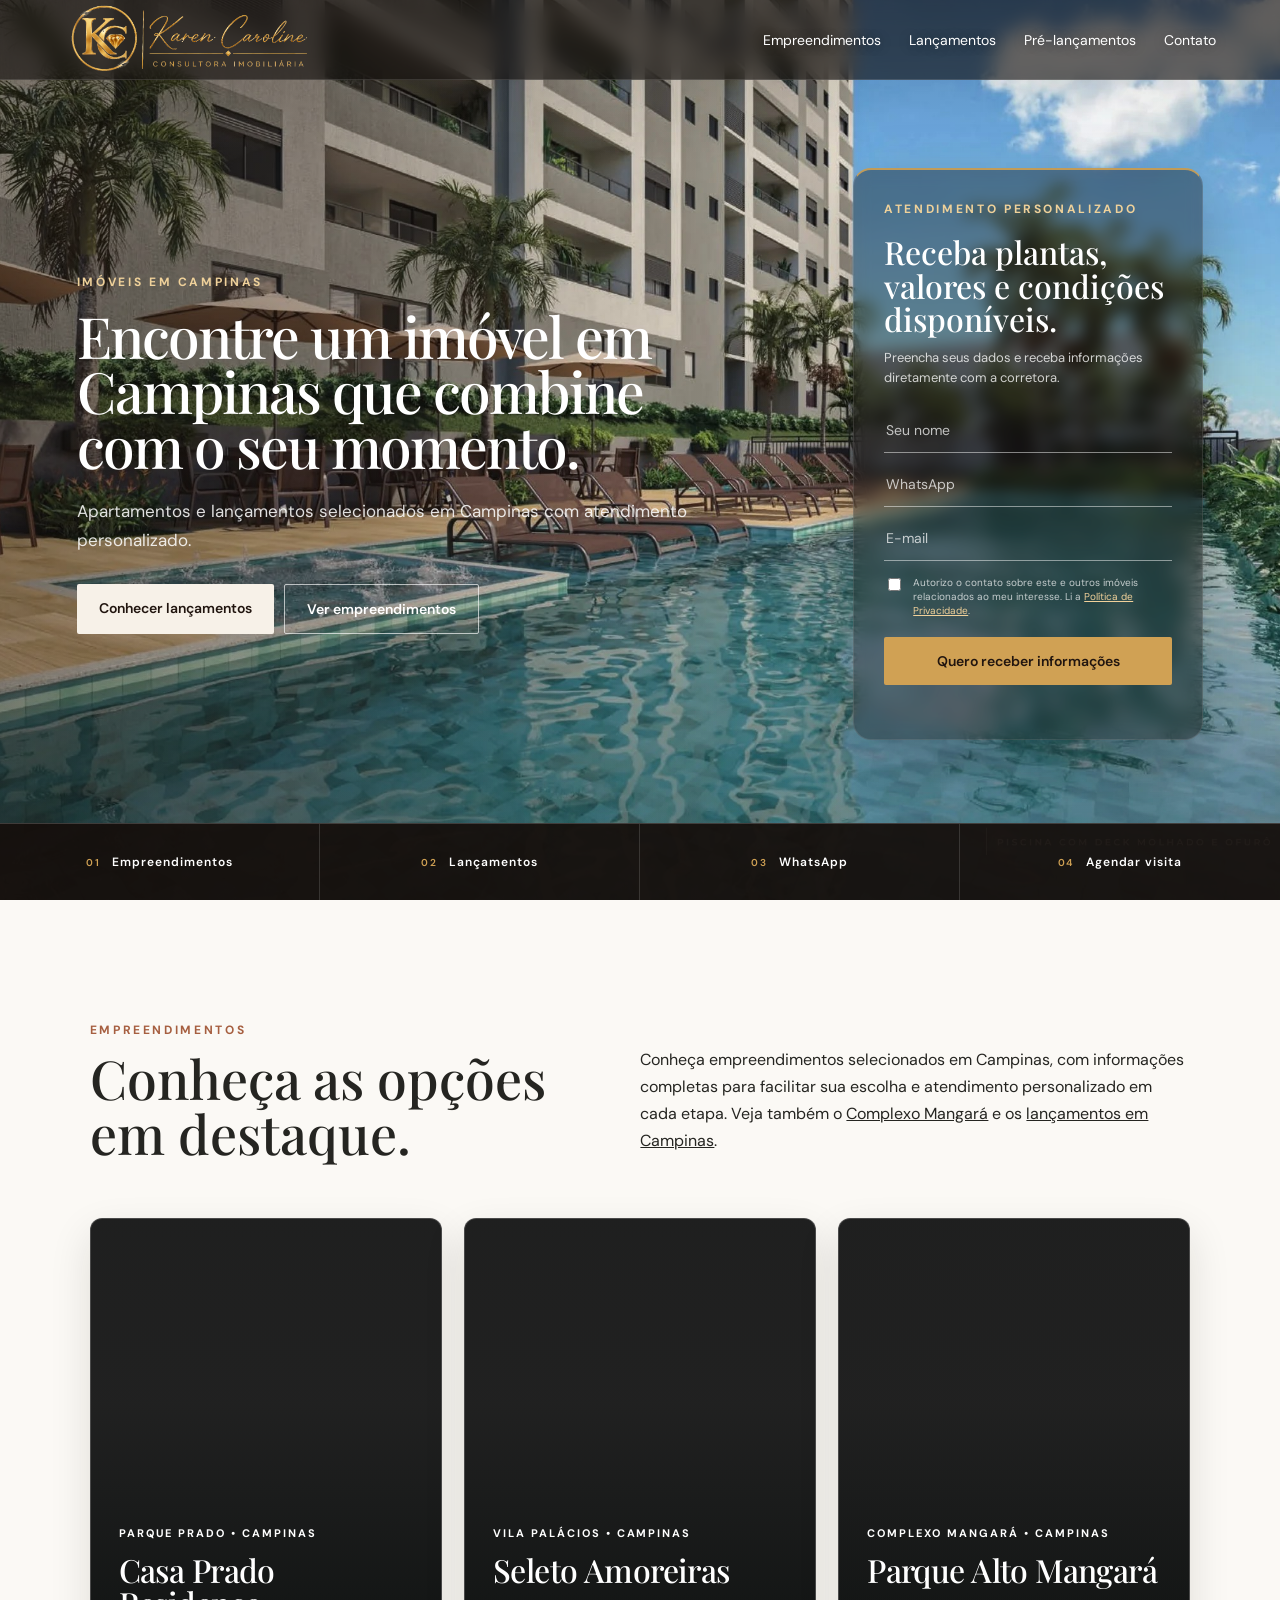
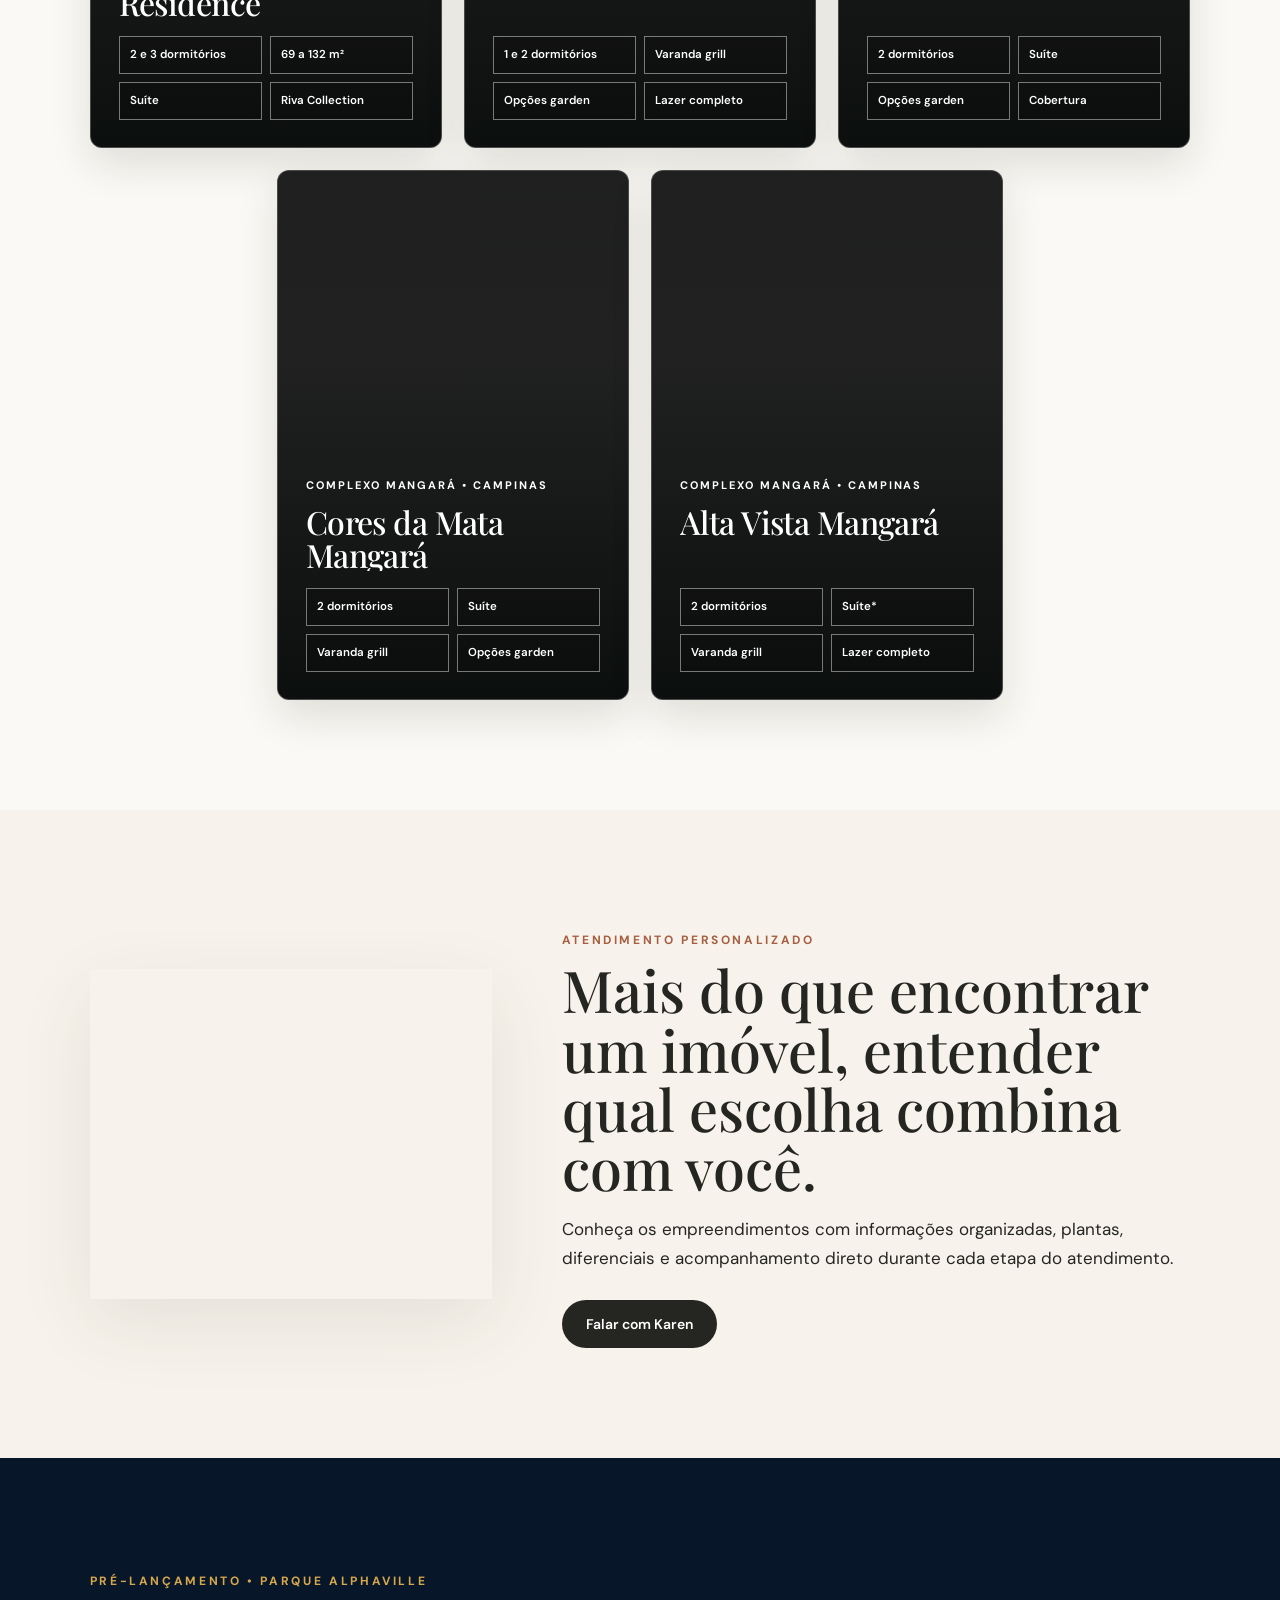
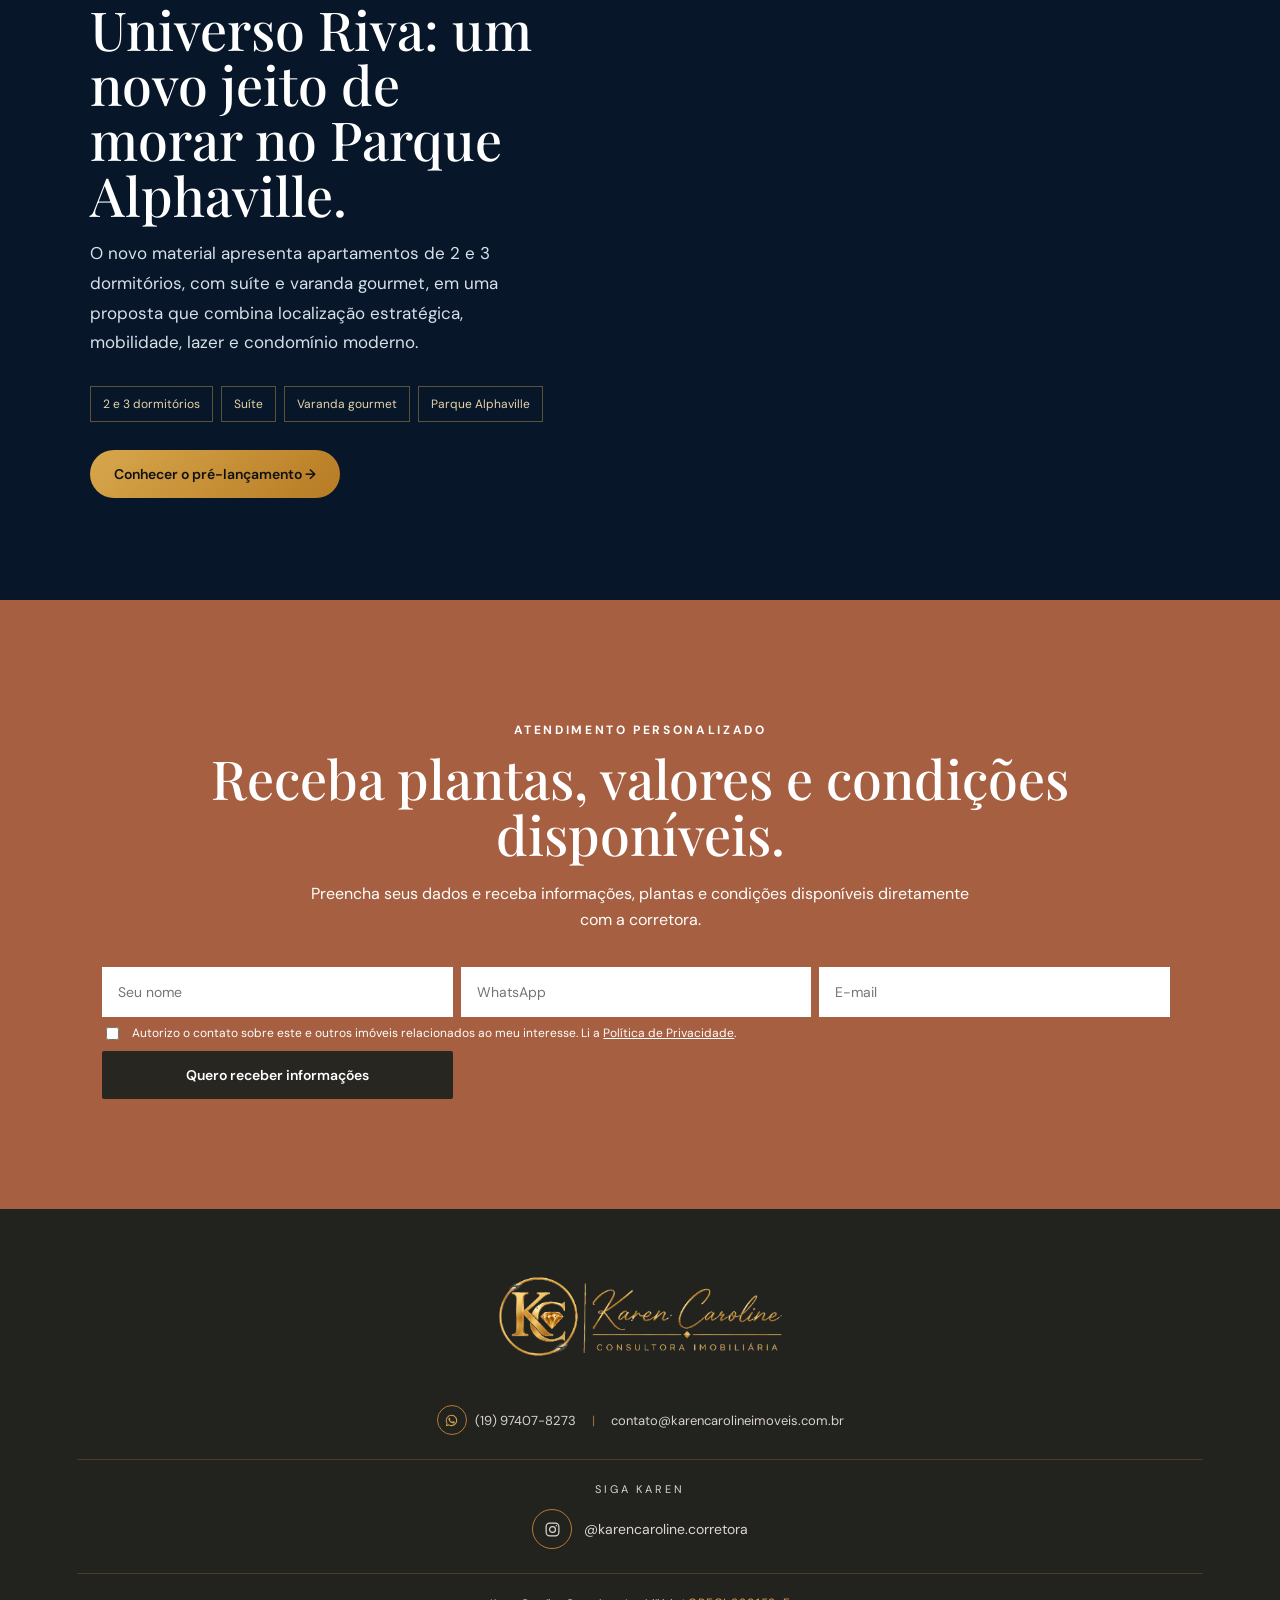
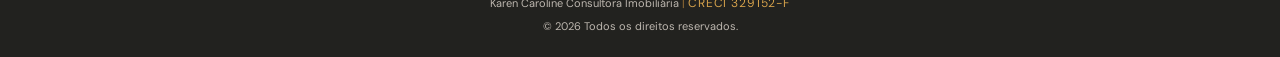
==== commit 15648f22: "Corrige asset JPG da Home Experience" ====
--- a/index.html
+++ b/index.html
@@ -6,7 +6,7 @@
 <link rel="icon" type="image/png" sizes="48x48" href="assets/favicon-48.png">
 <link rel="icon" type="image/png" sizes="192x192" href="assets/favicon-192.png">
 <link rel="apple-touch-icon" sizes="180x180" href="assets/apple-touch-icon.png">
-<link rel="icon" type="image/png" sizes="512x512" href="assets/favicon-512.png"><meta charset="utf-8"/><meta content="width=device-width,initial-scale=1" name="viewport"/><title>Imóveis e Apartamentos em Campinas | Karen Caroline</title><meta content="Encontre imóveis e apartamentos em Campinas com atendimento de Karen Caroline, consultora imobiliária. Conheça empreendimentos selecionados na cidade." name="description"/><link href="style.css?v=576-lancamentos" rel="stylesheet"/><link href="https://www.karencarolineimoveis.com.br/" rel="canonical"/><meta content="website" property="og:type"/><meta content="pt_BR" property="og:locale"/><meta content="Karen Caroline Consultora Imobiliária" property="og:site_name"/><meta content="Imóveis e Apartamentos em Campinas | Karen Caroline" property="og:title"/><meta content="Encontre imóveis e apartamentos em Campinas com atendimento de Karen Caroline, consultora imobiliária. Conheça empreendimentos selecionados na cidade." property="og:description"/><meta content="https://www.karencarolineimoveis.com.br/" property="og:url"/><meta content="https://www.karencarolineimoveis.com.br/assets/universo/hero.webp" property="og:image"/><meta content="summary_large_image" name="twitter:card"/><meta content="Imóveis e Apartamentos em Campinas | Karen Caroline" name="twitter:title"/><meta content="Encontre imóveis e apartamentos em Campinas com atendimento de Karen Caroline, consultora imobiliária. Conheça empreendimentos selecionados na cidade." name="twitter:description"/><meta content="https://www.karencarolineimoveis.com.br/assets/universo/hero.webp" name="twitter:image"/><meta content="#f4efe7" name="theme-color"/><script type="application/ld+json">{"@context":"https://schema.org","@type":"RealEstateAgent","name":"Karen Caroline Consultora Imobiliária","url":"https://www.karencarolineimoveis.com.br/","logo":"https://www.karencarolineimoveis.com.br/assets/logo-karen-caroline-oficial.png","image":"https://www.karencarolineimoveis.com.br/assets/logo-karen-caroline-oficial.png","telephone":"+55 19 97407-8273","email":"contato@karencarolineimoveis.com.br","areaServed":{"@type":"City","name":"Campinas","containedInPlace":{"@type":"State","name":"São Paulo"}},"sameAs":["https://www.instagram.com/karencaroline.corretora/"]}</script></head><body class="home-experience" data-empreendimento="Karen Caroline Imóveis" data-whatsapp-message="Olá! Vim pelo site e gostaria de conhecer os empreendimentos disponíveis em Campinas.">
+<link rel="icon" type="image/png" sizes="512x512" href="assets/favicon-512.png"><meta charset="utf-8"/><meta content="width=device-width,initial-scale=1" name="viewport"/><title>Imóveis e Apartamentos em Campinas | Karen Caroline</title><meta content="Encontre imóveis e apartamentos em Campinas com atendimento de Karen Caroline, consultora imobiliária. Conheça empreendimentos selecionados na cidade." name="description"/><link href="style.css?v=580-home-experience-v4" rel="stylesheet"/><link href="https://www.karencarolineimoveis.com.br/" rel="canonical"/><meta content="website" property="og:type"/><meta content="pt_BR" property="og:locale"/><meta content="Karen Caroline Consultora Imobiliária" property="og:site_name"/><meta content="Imóveis e Apartamentos em Campinas | Karen Caroline" property="og:title"/><meta content="Encontre imóveis e apartamentos em Campinas com atendimento de Karen Caroline, consultora imobiliária. Conheça empreendimentos selecionados na cidade." property="og:description"/><meta content="https://www.karencarolineimoveis.com.br/" property="og:url"/><meta content="https://www.karencarolineimoveis.com.br/assets/universo/hero.webp" property="og:image"/><meta content="summary_large_image" name="twitter:card"/><meta content="Imóveis e Apartamentos em Campinas | Karen Caroline" name="twitter:title"/><meta content="Encontre imóveis e apartamentos em Campinas com atendimento de Karen Caroline, consultora imobiliária. Conheça empreendimentos selecionados na cidade." name="twitter:description"/><meta content="https://www.karencarolineimoveis.com.br/assets/universo/hero.webp" name="twitter:image"/><meta content="#f4efe7" name="theme-color"/><script type="application/ld+json">{"@context":"https://schema.org","@type":"RealEstateAgent","name":"Karen Caroline Consultora Imobiliária","url":"https://www.karencarolineimoveis.com.br/","logo":"https://www.karencarolineimoveis.com.br/assets/logo-karen-caroline-oficial.png","image":"https://www.karencarolineimoveis.com.br/assets/logo-karen-caroline-oficial.png","telephone":"+55 19 97407-8273","email":"contato@karencarolineimoveis.com.br","areaServed":{"@type":"City","name":"Campinas","containedInPlace":{"@type":"State","name":"São Paulo"}},"sameAs":["https://www.instagram.com/karencaroline.corretora/"]}</script></head><body class="home-experience" data-empreendimento="Karen Caroline Imóveis" data-whatsapp-message="Olá! Vim pelo site e gostaria de conhecer os empreendimentos disponíveis em Campinas.">
 <header class="site-header"><a aria-label="Karen Caroline Consultora Imobiliária" class="site-brand brand-logo" href="index.html"><img alt="Karen Caroline Consultora Imobiliária" decoding="async" height="887" src="assets/logo-karen-caroline-rodape.png" width="1774"/></a><nav><a href="#empreendimentos">Empreendimentos</a><a href="lancamentos-em-campinas.html">Lançamentos</a><a href="#pre-lancamentos">Pré-lançamentos</a><a href="#contato">Contato</a></nav></header>
 <main><section class="home-hero home-experience-hero"><div class="home-experience-media" aria-hidden="true"><img alt="" decoding="async" fetchpriority="high" height="1418" src="assets/home/casa-prado-piscina.jpg" width="2127"/></div><div class="home-experience-shade" aria-hidden="true"></div><div class="home-experience-content"><p class="eyebrow">IMÓVEIS EM CAMPINAS</p><h1>Encontre um imóvel em Campinas que combine com o seu momento.</h1><p class="lead">Apartamentos e lançamentos selecionados em Campinas com atendimento personalizado.</p><div class="home-actions"><a class="btn home-primary-cta" href="lancamentos-em-campinas.html">Conhecer lançamentos</a><a class="btn home-secondary-cta" href="#empreendimentos">Ver empreendimentos</a></div></div><aside class="home-lead-panel" aria-label="Receba informações sobre imóveis em Campinas"><p class="eyebrow">ATENDIMENTO PERSONALIZADO</p><h2>Receba plantas, valores e condições disponíveis.</h2><p>Preencha seus dados e receba informações diretamente com a corretora.</p><form class="lead-form" data-empreendimento="Site geral"><input aria-hidden="true" autocomplete="off" class="hp-field" name="website" tabindex="-1" type="text"/><input name="nome" placeholder="Seu nome" required=""/><input name="whatsapp" placeholder="WhatsApp" required="" type="tel"/><input name="email" placeholder="E-mail" type="email"/><label class="consent"><input name="consentimento" required="" type="checkbox" value="1"/><span>Autorizo o contato sobre este e outros imóveis relacionados ao meu interesse. Li a <a href="privacidade.html" target="_blank">Política de Privacidade</a>.</span></label><button class="btn" type="submit">Quero receber informações</button></form><div class="form-ok"></div></aside><nav class="home-action-dock" aria-label="Ações rápidas"><a href="#empreendimentos"><span>01</span>Empreendimentos</a><a href="lancamentos-em-campinas.html"><span>02</span>Lançamentos</a><button class="js-whatsapp" type="button"><span>03</span>WhatsApp</button><button class="js-open-visit" type="button"><span>04</span>Agendar visita</button></nav></section>
 <section class="section home-projects-section" id="empreendimentos"><div class="section-head home-projects-head"><div class="home-projects-title"><p class="eyebrow dark">EMPREENDIMENTOS</p><h2>Conheça as opções em destaque.</h2></div><p class="home-projects-description">Conheça empreendimentos selecionados em Campinas, com informações completas para facilitar sua escolha e atendimento personalizado em cada etapa. Veja também o <a href="complexo-mangara.html">Complexo Mangará</a> e os <a href="lancamentos-em-campinas.html">lançamentos em Campinas</a>.</p></div><div class="project-grid project-grid-five"><a class="project-card" href="casa-prado.html"><img alt="Casa Prado Residence" decoding="async" height="2126" loading="lazy" src="assets/casa/hero.webp" width="1150"/><div class="project-copy"><p class="eyebrow">PARQUE PRADO • CAMPINAS</p><h3>Casa Prado Residence</h3><div class="project-meta"><span>2 e 3 dormitórios</span><span>69 a 132 m²</span><span>Suíte</span><span>Riva Collection</span></div></div></a><a class="project-card" href="seleto-amoreiras.html"><img alt="Seleto Amoreiras em Campinas" decoding="async" loading="lazy" src="assets/seleto/hero.webp" width="1485" height="987" /><div class="project-copy"><p class="eyebrow">VILA PALÁCIOS • CAMPINAS</p><h3>Seleto Amoreiras</h3><div class="project-meta"><span>1 e 2 dormitórios</span><span>Varanda grill</span><span>Opções garden</span><span>Lazer completo</span></div></div></a><a class="project-card" href="parque-alto.html"><img alt="Parque Alto Mangará" decoding="async" loading="lazy" src="assets/parque-alto/galeria/fachada-parque.webp" width="708" height="527" /><div class="project-copy"><p class="eyebrow">COMPLEXO MANGARÁ • CAMPINAS</p><h3>Parque Alto Mangará</h3><div class="project-meta"><span>2 dormitórios</span><span>Suíte</span><span>Opções garden</span><span>Cobertura</span></div></div></a><a class="project-card" href="cores-da-mata.html"><img alt="Cores da Mata Mangará" decoding="async" height="1127" loading="lazy" src="assets/cores/hero.webp" width="978"/><div class="project-copy"><p class="eyebrow">COMPLEXO MANGARÁ • CAMPINAS</p><h3>Cores da Mata Mangará</h3><div class="project-meta"><span>2 dormitórios</span><span>Suíte</span><span>Varanda grill</span><span>Opções garden</span></div></div></a><a class="project-card" href="alta-vista.html"><img alt="Alta Vista Mangará" decoding="async" height="853" loading="lazy" src="assets/alta/hero.webp" width="1280"/><div class="project-copy"><p class="eyebrow">COMPLEXO MANGARÁ • CAMPINAS</p><h3>Alta Vista Mangará</h3><div class="project-meta"><span>2 dormitórios</span><span>Suíte*</span><span>Varanda grill</span><span>Lazer completo</span></div></div></a></div></section>
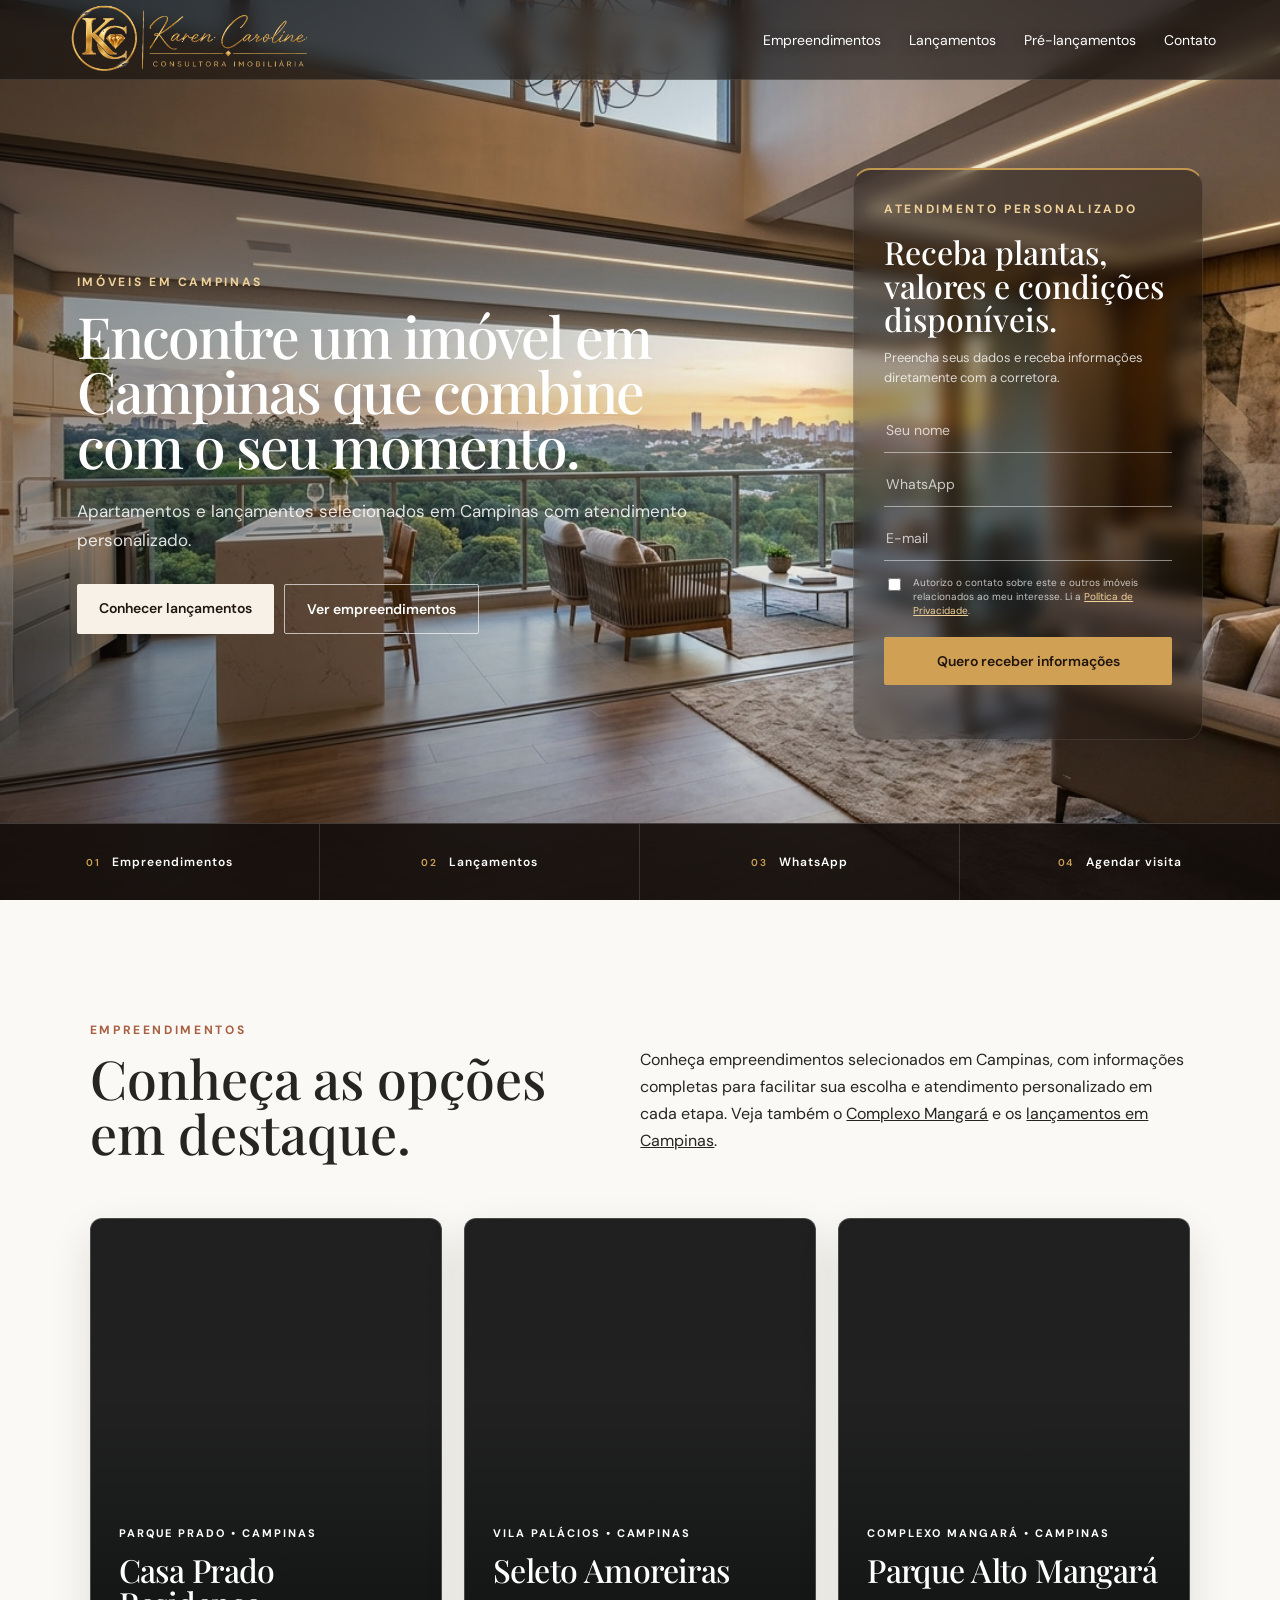
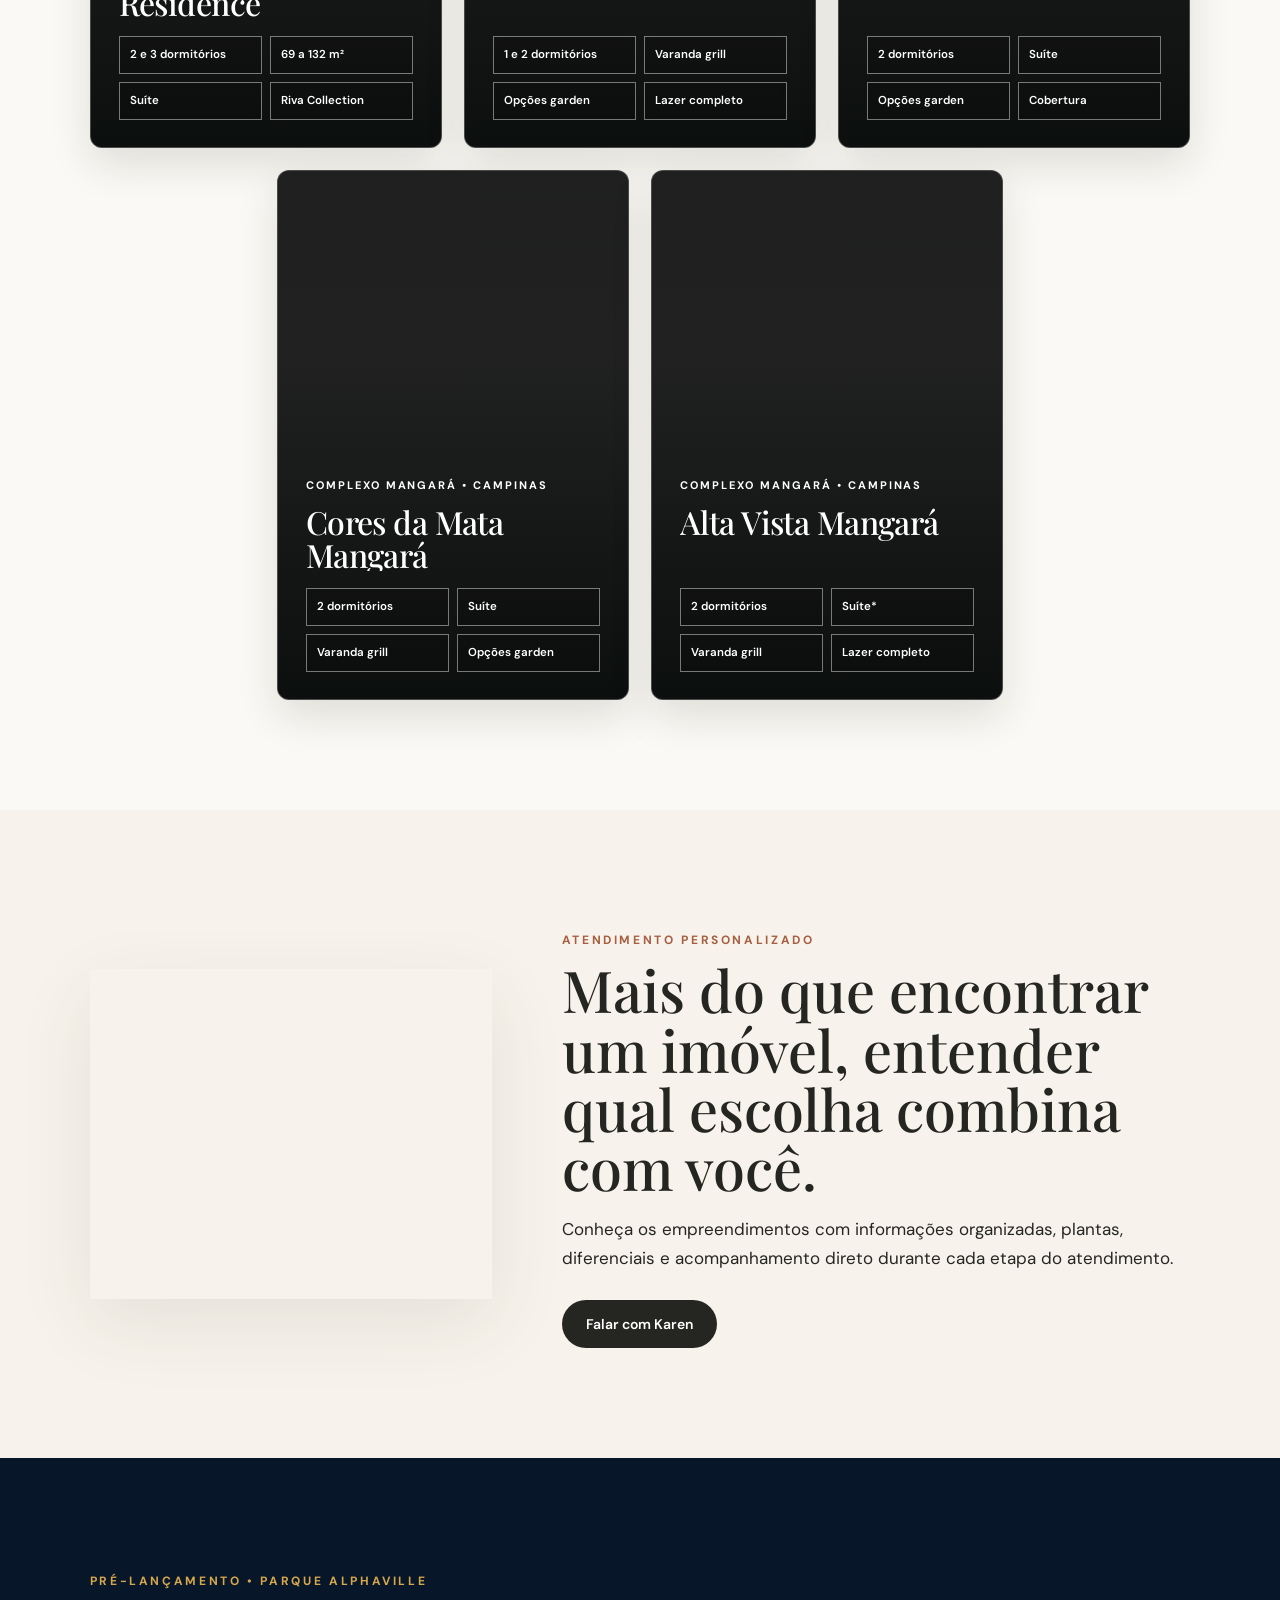
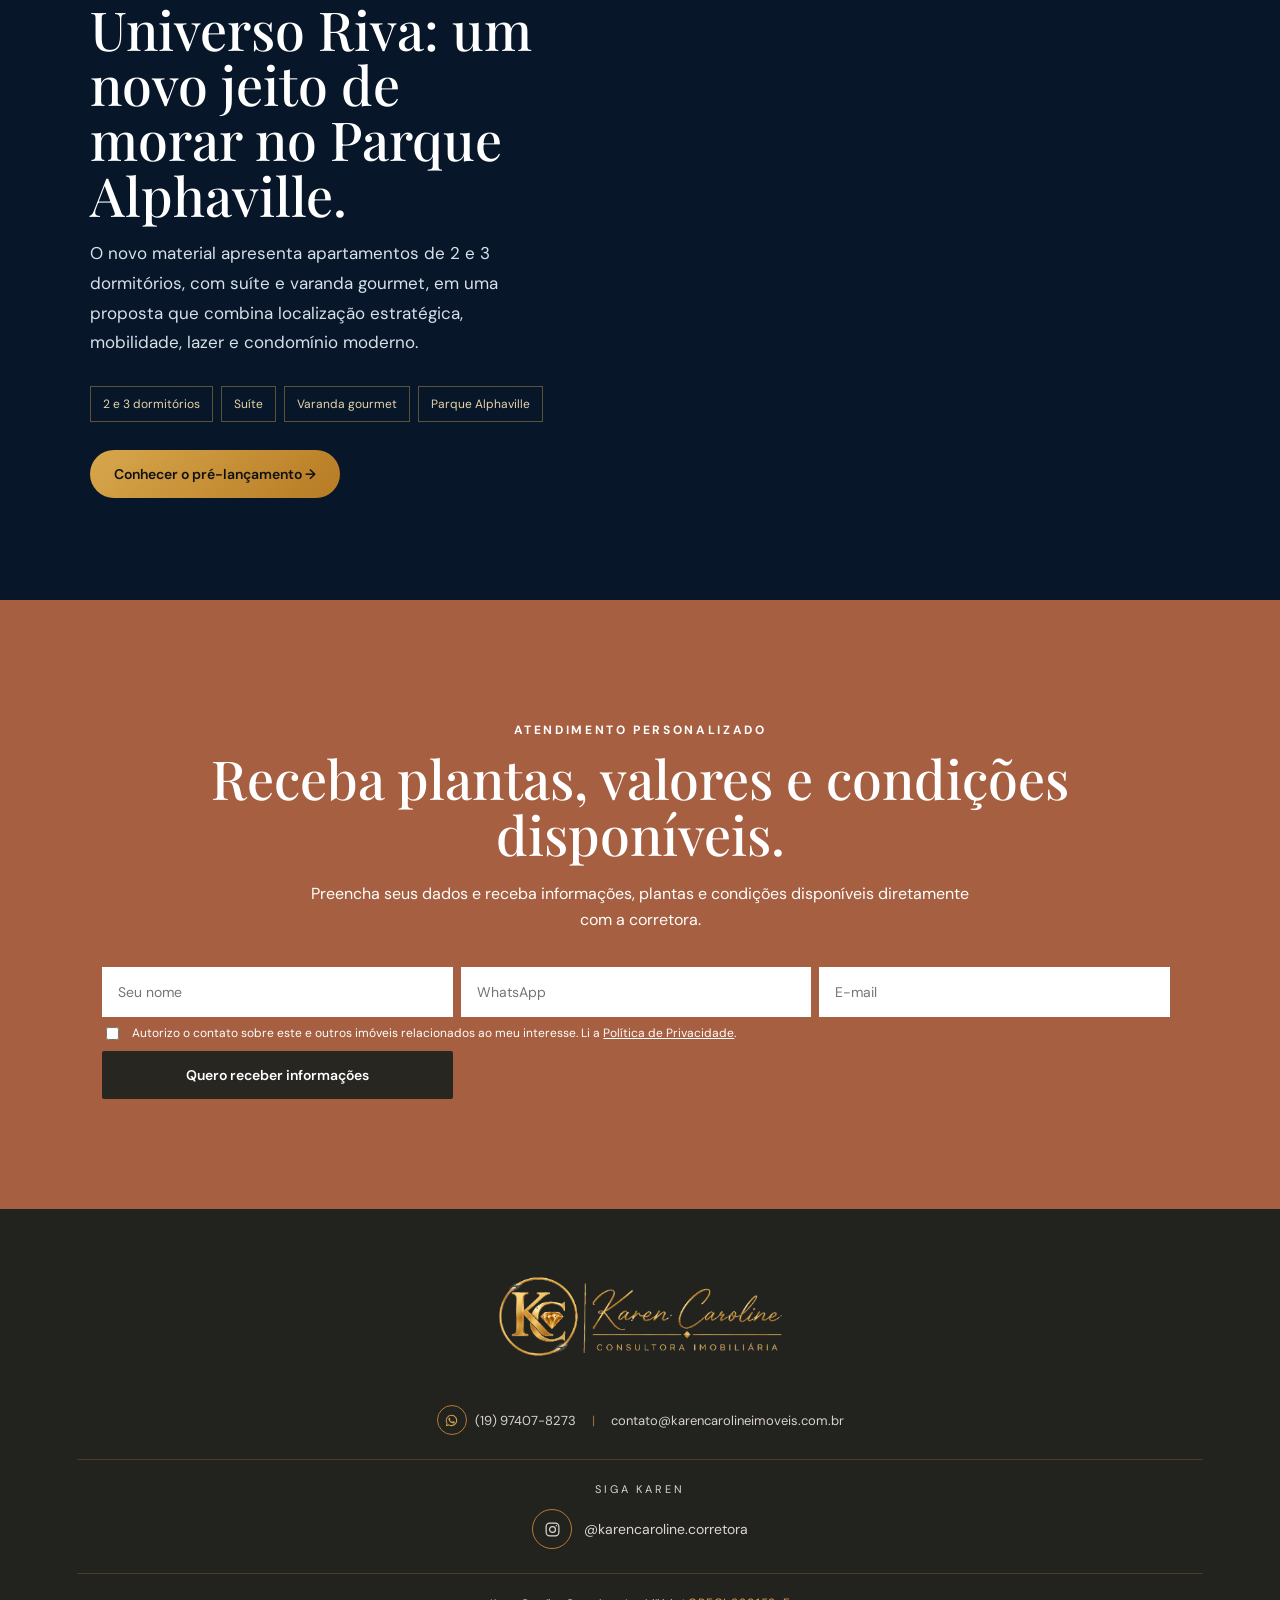
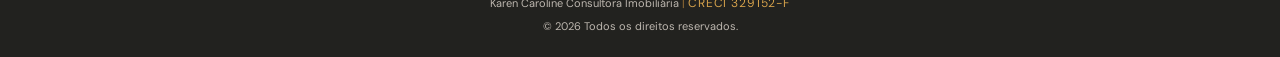
==== commit 1869e10f: "Atualiza hero premium da Home" ====
--- a/index.html
+++ b/index.html
@@ -8,7 +8,7 @@
 <link rel="apple-touch-icon" sizes="180x180" href="assets/apple-touch-icon.png">
 <link rel="icon" type="image/png" sizes="512x512" href="assets/favicon-512.png"><meta charset="utf-8"/><meta content="width=device-width,initial-scale=1" name="viewport"/><title>Imóveis e Apartamentos em Campinas | Karen Caroline</title><meta content="Encontre imóveis e apartamentos em Campinas com atendimento de Karen Caroline, consultora imobiliária. Conheça empreendimentos selecionados na cidade." name="description"/><link href="style.css?v=580-home-experience-v4" rel="stylesheet"/><link href="https://www.karencarolineimoveis.com.br/" rel="canonical"/><meta content="website" property="og:type"/><meta content="pt_BR" property="og:locale"/><meta content="Karen Caroline Consultora Imobiliária" property="og:site_name"/><meta content="Imóveis e Apartamentos em Campinas | Karen Caroline" property="og:title"/><meta content="Encontre imóveis e apartamentos em Campinas com atendimento de Karen Caroline, consultora imobiliária. Conheça empreendimentos selecionados na cidade." property="og:description"/><meta content="https://www.karencarolineimoveis.com.br/" property="og:url"/><meta content="https://www.karencarolineimoveis.com.br/assets/universo/hero.webp" property="og:image"/><meta content="summary_large_image" name="twitter:card"/><meta content="Imóveis e Apartamentos em Campinas | Karen Caroline" name="twitter:title"/><meta content="Encontre imóveis e apartamentos em Campinas com atendimento de Karen Caroline, consultora imobiliária. Conheça empreendimentos selecionados na cidade." name="twitter:description"/><meta content="https://www.karencarolineimoveis.com.br/assets/universo/hero.webp" name="twitter:image"/><meta content="#f4efe7" name="theme-color"/><script type="application/ld+json">{"@context":"https://schema.org","@type":"RealEstateAgent","name":"Karen Caroline Consultora Imobiliária","url":"https://www.karencarolineimoveis.com.br/","logo":"https://www.karencarolineimoveis.com.br/assets/logo-karen-caroline-oficial.png","image":"https://www.karencarolineimoveis.com.br/assets/logo-karen-caroline-oficial.png","telephone":"+55 19 97407-8273","email":"contato@karencarolineimoveis.com.br","areaServed":{"@type":"City","name":"Campinas","containedInPlace":{"@type":"State","name":"São Paulo"}},"sameAs":["https://www.instagram.com/karencaroline.corretora/"]}</script></head><body class="home-experience" data-empreendimento="Karen Caroline Imóveis" data-whatsapp-message="Olá! Vim pelo site e gostaria de conhecer os empreendimentos disponíveis em Campinas.">
 <header class="site-header"><a aria-label="Karen Caroline Consultora Imobiliária" class="site-brand brand-logo" href="index.html"><img alt="Karen Caroline Consultora Imobiliária" decoding="async" height="887" src="assets/logo-karen-caroline-rodape.png" width="1774"/></a><nav><a href="#empreendimentos">Empreendimentos</a><a href="lancamentos-em-campinas.html">Lançamentos</a><a href="#pre-lancamentos">Pré-lançamentos</a><a href="#contato">Contato</a></nav></header>
-<main><section class="home-hero home-experience-hero"><div class="home-experience-media" aria-hidden="true"><img alt="" decoding="async" fetchpriority="high" height="1418" src="assets/home/casa-prado-piscina.jpg" width="2127"/></div><div class="home-experience-shade" aria-hidden="true"></div><div class="home-experience-content"><p class="eyebrow">IMÓVEIS EM CAMPINAS</p><h1>Encontre um imóvel em Campinas que combine com o seu momento.</h1><p class="lead">Apartamentos e lançamentos selecionados em Campinas com atendimento personalizado.</p><div class="home-actions"><a class="btn home-primary-cta" href="lancamentos-em-campinas.html">Conhecer lançamentos</a><a class="btn home-secondary-cta" href="#empreendimentos">Ver empreendimentos</a></div></div><aside class="home-lead-panel" aria-label="Receba informações sobre imóveis em Campinas"><p class="eyebrow">ATENDIMENTO PERSONALIZADO</p><h2>Receba plantas, valores e condições disponíveis.</h2><p>Preencha seus dados e receba informações diretamente com a corretora.</p><form class="lead-form" data-empreendimento="Site geral"><input aria-hidden="true" autocomplete="off" class="hp-field" name="website" tabindex="-1" type="text"/><input name="nome" placeholder="Seu nome" required=""/><input name="whatsapp" placeholder="WhatsApp" required="" type="tel"/><input name="email" placeholder="E-mail" type="email"/><label class="consent"><input name="consentimento" required="" type="checkbox" value="1"/><span>Autorizo o contato sobre este e outros imóveis relacionados ao meu interesse. Li a <a href="privacidade.html" target="_blank">Política de Privacidade</a>.</span></label><button class="btn" type="submit">Quero receber informações</button></form><div class="form-ok"></div></aside><nav class="home-action-dock" aria-label="Ações rápidas"><a href="#empreendimentos"><span>01</span>Empreendimentos</a><a href="lancamentos-em-campinas.html"><span>02</span>Lançamentos</a><button class="js-whatsapp" type="button"><span>03</span>WhatsApp</button><button class="js-open-visit" type="button"><span>04</span>Agendar visita</button></nav></section>
+<main><section class="home-hero home-experience-hero"><div class="home-experience-media" aria-hidden="true"><img alt="" decoding="async" fetchpriority="high" height="768" src="assets/home/hero-home-premium-v2.jpeg?v=1" width="1408"/></div><div class="home-experience-shade" aria-hidden="true"></div><div class="home-experience-content"><p class="eyebrow">IMÓVEIS EM CAMPINAS</p><h1>Encontre um imóvel em Campinas que combine com o seu momento.</h1><p class="lead">Apartamentos e lançamentos selecionados em Campinas com atendimento personalizado.</p><div class="home-actions"><a class="btn home-primary-cta" href="lancamentos-em-campinas.html">Conhecer lançamentos</a><a class="btn home-secondary-cta" href="#empreendimentos">Ver empreendimentos</a></div></div><aside class="home-lead-panel" aria-label="Receba informações sobre imóveis em Campinas"><p class="eyebrow">ATENDIMENTO PERSONALIZADO</p><h2>Receba plantas, valores e condições disponíveis.</h2><p>Preencha seus dados e receba informações diretamente com a corretora.</p><form class="lead-form" data-empreendimento="Site geral"><input aria-hidden="true" autocomplete="off" class="hp-field" name="website" tabindex="-1" type="text"/><input name="nome" placeholder="Seu nome" required=""/><input name="whatsapp" placeholder="WhatsApp" required="" type="tel"/><input name="email" placeholder="E-mail" type="email"/><label class="consent"><input name="consentimento" required="" type="checkbox" value="1"/><span>Autorizo o contato sobre este e outros imóveis relacionados ao meu interesse. Li a <a href="privacidade.html" target="_blank">Política de Privacidade</a>.</span></label><button class="btn" type="submit">Quero receber informações</button></form><div class="form-ok"></div></aside><nav class="home-action-dock" aria-label="Ações rápidas"><a href="#empreendimentos"><span>01</span>Empreendimentos</a><a href="lancamentos-em-campinas.html"><span>02</span>Lançamentos</a><button class="js-whatsapp" type="button"><span>03</span>WhatsApp</button><button class="js-open-visit" type="button"><span>04</span>Agendar visita</button></nav></section>
 <section class="section home-projects-section" id="empreendimentos"><div class="section-head home-projects-head"><div class="home-projects-title"><p class="eyebrow dark">EMPREENDIMENTOS</p><h2>Conheça as opções em destaque.</h2></div><p class="home-projects-description">Conheça empreendimentos selecionados em Campinas, com informações completas para facilitar sua escolha e atendimento personalizado em cada etapa. Veja também o <a href="complexo-mangara.html">Complexo Mangará</a> e os <a href="lancamentos-em-campinas.html">lançamentos em Campinas</a>.</p></div><div class="project-grid project-grid-five"><a class="project-card" href="casa-prado.html"><img alt="Casa Prado Residence" decoding="async" height="2126" loading="lazy" src="assets/casa/hero.webp" width="1150"/><div class="project-copy"><p class="eyebrow">PARQUE PRADO • CAMPINAS</p><h3>Casa Prado Residence</h3><div class="project-meta"><span>2 e 3 dormitórios</span><span>69 a 132 m²</span><span>Suíte</span><span>Riva Collection</span></div></div></a><a class="project-card" href="seleto-amoreiras.html"><img alt="Seleto Amoreiras em Campinas" decoding="async" loading="lazy" src="assets/seleto/hero.webp" width="1485" height="987" /><div class="project-copy"><p class="eyebrow">VILA PALÁCIOS • CAMPINAS</p><h3>Seleto Amoreiras</h3><div class="project-meta"><span>1 e 2 dormitórios</span><span>Varanda grill</span><span>Opções garden</span><span>Lazer completo</span></div></div></a><a class="project-card" href="parque-alto.html"><img alt="Parque Alto Mangará" decoding="async" loading="lazy" src="assets/parque-alto/galeria/fachada-parque.webp" width="708" height="527" /><div class="project-copy"><p class="eyebrow">COMPLEXO MANGARÁ • CAMPINAS</p><h3>Parque Alto Mangará</h3><div class="project-meta"><span>2 dormitórios</span><span>Suíte</span><span>Opções garden</span><span>Cobertura</span></div></div></a><a class="project-card" href="cores-da-mata.html"><img alt="Cores da Mata Mangará" decoding="async" height="1127" loading="lazy" src="assets/cores/hero.webp" width="978"/><div class="project-copy"><p class="eyebrow">COMPLEXO MANGARÁ • CAMPINAS</p><h3>Cores da Mata Mangará</h3><div class="project-meta"><span>2 dormitórios</span><span>Suíte</span><span>Varanda grill</span><span>Opções garden</span></div></div></a><a class="project-card" href="alta-vista.html"><img alt="Alta Vista Mangará" decoding="async" height="853" loading="lazy" src="assets/alta/hero.webp" width="1280"/><div class="project-copy"><p class="eyebrow">COMPLEXO MANGARÁ • CAMPINAS</p><h3>Alta Vista Mangará</h3><div class="project-meta"><span>2 dormitórios</span><span>Suíte*</span><span>Varanda grill</span><span>Lazer completo</span></div></div></a></div></section>
 <section class="karen-trust" id="atendimento-karen"><div class="karen-trust-inner"><div class="karen-signature"><img alt="Karen Caroline Consultora Imobiliária" decoding="async" height="887" loading="lazy" src="assets/logo-karen-caroline-oficial.png" width="1774"/></div><div class="karen-trust-copy"><p class="eyebrow dark">ATENDIMENTO PERSONALIZADO</p><h2>Mais do que encontrar um imóvel, entender qual escolha combina com você.</h2><p>Conheça os empreendimentos com informações organizadas, plantas, diferenciais e acompanhamento direto durante cada etapa do atendimento.</p><a class="btn" href="#contato">Falar com Karen</a></div></div></section><section class="future-universo" id="pre-lancamentos"><div class="future-universo-grid"><div class="future-universo-copy"><p class="eyebrow">PRÉ-LANÇAMENTO • PARQUE ALPHAVILLE</p><h2>Universo Riva: um novo jeito de morar no Parque Alphaville.</h2><p>O novo material apresenta apartamentos de 2 e 3 dormitórios, com suíte e varanda gourmet, em uma proposta que combina localização estratégica, mobilidade, lazer e condomínio moderno.</p><div class="future-universo-tags"><span>2 e 3 dormitórios</span><span>Suíte</span><span>Varanda gourmet</span><span>Parque Alphaville</span></div><a class="btn universo-gold" href="universo-parque-alphaville.html">Conhecer o pré-lançamento →</a></div><a aria-label="Conhecer Universo Riva Parque Alphaville" class="future-universo-visual" href="universo-parque-alphaville.html"><img alt="Universo Riva Parque Alphaville" loading="lazy" src="assets/universo/hero.webp" width="1254" height="1254" decoding="async" /></a></div></section>
 <section class="cta" id="contato"><p class="eyebrow">ATENDIMENTO PERSONALIZADO</p><h2>Receba plantas, valores e condições disponíveis.</h2><p>Preencha seus dados e receba informações, plantas e condições disponíveis diretamente com a corretora.</p><form class="lead-form" data-empreendimento="Site geral"><input aria-hidden="true" autocomplete="off" class="hp-field" name="website" tabindex="-1" type="text"/><input name="nome" placeholder="Seu nome" required=""/><input name="whatsapp" placeholder="WhatsApp" required="" type="tel"/><input name="email" placeholder="E-mail" type="email"/><label class="consent"><input name="consentimento" required="" type="checkbox" value="1"/><span>Autorizo o contato sobre este e outros imóveis relacionados ao meu interesse. Li a <a href="privacidade.html" target="_blank">Política de Privacidade</a>.</span></label><button class="btn" type="submit">Quero receber informações</button></form><div class="form-ok"></div></section></main>
--- a/style.css
+++ b/style.css
@@ -1002,15 +1002,6 @@
   margin-right: 0;
 }
 
-/* Corrige regra especial antiga da página Universo */
-body.universo-page .site-header {
-  left: 50% !important;
-  right: auto !important;
-  width: min(calc(100% - 32px), 1360px) !important;
-  max-width: calc(100vw - 32px) !important;
-  transform: translateX(-50%) !important;
-}
-
 /* 3. Containers principais nunca ultrapassam viewport */
 .section,
 .home-hero,
@@ -1067,11 +1058,6 @@
     margin-right: auto !important;
   }
 
-  body.universo-page .site-header {
-    width: calc(100% - 20px) !important;
-    max-width: calc(100vw - 20px) !important;
-  }
-
   /* 4. Botões sempre dentro da tela */
   .btn,
   .hero-actions .btn,
@@ -1227,7 +1213,6 @@
 
   body.universo-page main > section,
   body.universo-page main > .source-note,
-  body.universo-page .site-header,
   body.universo-page .site-footer {
     width: calc(100% - 12px) !important;
     max-width: calc(100vw - 12px) !important;
@@ -1546,16 +1531,6 @@
 
 /* ---------- UNIVERSO PARQUE ALPHAVILLE ---------- */
 @media (max-width: 768px) {
-  body.universo-page .site-header {
-    position: relative !important;
-    top: auto !important;
-    left: auto !important;
-    right: auto !important;
-    transform: none !important;
-    width: calc(100% - 24px) !important;
-    max-width: calc(100vw - 24px) !important;
-    margin: 12px auto 16px !important;
-  }
   body.universo-page .universo-location {
     display: flex !important;
     flex-direction: column !important;
@@ -3223,16 +3198,6 @@
     max-width: calc(100% - 16px) !important;
     margin-left: auto !important;
     margin-right: auto !important;
-  }
-
-  body.universo-page .site-header {
-    left: 50% !important;
-    right: auto !important;
-    width: calc(100% - 16px) !important;
-    max-width: calc(100% - 16px) !important;
-    margin-top: 8px !important;
-    padding: 9px 12px !important;
-    transform: translateX(-50%) !important;
   }
 
   body.universo-page .universo-hero {
@@ -4541,3 +4506,563 @@
   .home-experience .home-experience-hero *::before,
   .home-experience .home-experience-hero *::after{animation:none;transition:none;scroll-behavior:auto}
 }
+
+/* =========================================================
+   CASA PRADO — PREMIUM EXPERIENCE V1
+   Header e hero isolados do restante dos empreendimentos
+   ========================================================= */
+.casa-prado-premium{
+  --casa-premium-deep:#1f1510;
+  --casa-premium-gold:#d4a552;
+  --casa-premium-light:#f8f1e7;
+  scroll-padding-top:80px;
+}
+
+.casa-prado-premium .site-header{
+  position:fixed;
+  inset:0 0 auto;
+  z-index:75;
+  height:80px;
+  padding:0 clamp(24px,5vw,76px);
+  background:rgba(15,12,10,.6);
+  border-bottom:1px solid rgba(255,255,255,.12);
+  backdrop-filter:blur(10px);
+  -webkit-backdrop-filter:blur(10px);
+}
+.casa-prado-premium .site-header .brand-logo{width:306px;height:72px}
+.casa-prado-premium .site-header .brand-logo img{filter:drop-shadow(0 3px 12px rgba(0,0,0,.28))}
+.casa-prado-premium .site-header nav a{color:#fff;text-shadow:0 1px 12px rgba(0,0,0,.35)}
+.casa-prado-premium .site-header>.btn.small{background:var(--casa-premium-light);color:var(--casa-premium-deep)!important}
+
+.casa-prado-premium .hero{
+  height:100svh;
+  min-height:760px;
+  padding:clamp(150px,15vh,188px) 6vw 96px;
+  align-items:flex-end;
+  background:var(--casa-premium-deep);
+}
+.casa-prado-premium .hero>img{
+  object-fit:cover;
+  object-position:54% 52%;
+}
+.casa-prado-premium .hero .shade{
+  background:linear-gradient(90deg,rgba(25,16,11,.7) 0%,rgba(25,16,11,.46) 34%,rgba(25,16,11,.12) 58%,rgba(25,16,11,0) 76%),linear-gradient(0deg,rgba(18,12,9,.28),transparent 38%);
+}
+.casa-prado-premium .hero-copy{max-width:720px}
+.casa-prado-premium .hero-copy .eyebrow{color:#efd19a}
+.casa-prado-premium .hero-copy h1{font-size:clamp(64px,6.4vw,94px);line-height:.92;letter-spacing:-.035em}
+.casa-prado-premium .hero-copy .lead{max-width:650px;color:rgba(255,255,255,.88)}
+.casa-prado-premium .hero-actions .btn.light{background:var(--casa-premium-light);color:var(--casa-premium-deep)}
+.casa-prado-premium .hero-actions .btn.ghost{background:rgba(18,12,9,.12);border-color:rgba(255,255,255,.72)}
+.casa-prado-premium .stamp{background:rgba(20,13,9,.46);border-color:rgba(239,209,154,.64);backdrop-filter:blur(6px);-webkit-backdrop-filter:blur(6px)}
+
+@media(max-width:900px){
+  .casa-prado-premium{scroll-padding-top:72px}
+  .casa-prado-premium .site-header{height:72px;padding-left:24px;padding-right:24px}
+  .casa-prado-premium .site-header .brand-logo{width:220px;height:58px}
+  .casa-prado-premium .mobile-menu-toggle span{background:#fff}
+  .casa-prado-premium .hero{min-height:720px;padding:126px 6vw 64px}
+  .casa-prado-premium .hero>img{object-position:58% 52%}
+  .casa-prado-premium .hero .shade{background:linear-gradient(90deg,rgba(25,16,11,.72) 0%,rgba(25,16,11,.42) 46%,rgba(25,16,11,.08) 78%),linear-gradient(0deg,rgba(18,12,9,.34),transparent 45%)}
+  .casa-prado-premium .hero-copy{max-width:630px}
+  .casa-prado-premium .hero-copy h1{font-size:clamp(58px,9vw,76px)}
+}
+
+@media(max-width:600px){
+  .casa-prado-premium .site-header{padding-left:16px;padding-right:16px}
+  .casa-prado-premium .site-header .brand-logo{width:195px;height:52px}
+  .casa-prado-premium .hero{height:auto;min-height:0;padding:0;display:block;background:var(--casa-premium-deep)}
+  .casa-prado-premium .hero>img{position:relative;inset:auto;display:block;height:350px;object-position:58% 50%}
+  .casa-prado-premium .hero .shade{height:350px;background:linear-gradient(180deg,rgba(24,16,11,.06),rgba(24,16,11,.08) 56%,var(--casa-premium-deep) 100%)}
+  .casa-prado-premium .hero-copy{position:relative;margin-top:-38px;padding:0 20px 48px;max-width:none}
+  .casa-prado-premium .hero-copy h1{font-size:clamp(48px,14vw,62px);line-height:.94}
+  .casa-prado-premium .hero-copy .lead{font-size:15px;line-height:1.6}
+  .casa-prado-premium .hero-actions{display:grid;gap:9px}
+  .casa-prado-premium .hero-actions .btn{width:100%;text-align:center}
+}
+
+@media(max-width:360px){
+  .casa-prado-premium .hero>img,
+  .casa-prado-premium .hero .shade{height:320px}
+  .casa-prado-premium .hero-copy{padding-left:16px;padding-right:16px}
+  .casa-prado-premium .hero-copy h1{font-size:46px}
+}
+
+/* =========================================================
+   ALTA VISTA — PREMIUM EXPERIENCE V1
+   Header e hero isolados do restante dos empreendimentos
+   ========================================================= */
+.alta-premium{
+  --alta-premium-deep:#1f1510;
+  --alta-premium-gold:#d4a552;
+  --alta-premium-light:#f8f1e7;
+  scroll-padding-top:80px;
+}
+
+.alta-premium .site-header{
+  position:fixed;
+  inset:0 0 auto;
+  z-index:75;
+  height:80px;
+  padding:0 clamp(24px,5vw,76px);
+  background:rgba(15,12,10,.6);
+  border-bottom:1px solid rgba(255,255,255,.12);
+  backdrop-filter:blur(10px);
+  -webkit-backdrop-filter:blur(10px);
+}
+.alta-premium .site-header .brand-logo{width:306px;height:72px}
+.alta-premium .site-header .brand-logo img{filter:drop-shadow(0 3px 12px rgba(0,0,0,.28))}
+.alta-premium .site-header nav a{color:#fff;text-shadow:0 1px 12px rgba(0,0,0,.35)}
+.alta-premium .site-header>.btn.small{background:var(--alta-premium-light);color:var(--alta-premium-deep)!important}
+
+.alta-premium .hero{
+  height:100svh;
+  min-height:760px;
+  padding:clamp(150px,15vh,188px) 6vw 96px;
+  align-items:flex-end;
+  background:var(--alta-premium-deep);
+}
+.alta-premium .hero>img{
+  object-fit:cover;
+  object-position:50% 50%;
+}
+.alta-premium .hero .shade{
+  background:linear-gradient(90deg,rgba(25,16,11,.66) 0%,rgba(25,16,11,.44) 34%,rgba(25,16,11,.12) 58%,rgba(25,16,11,0) 76%),linear-gradient(0deg,rgba(18,12,9,.3),transparent 40%);
+}
+.alta-premium .hero-copy{max-width:720px}
+.alta-premium .hero-copy .eyebrow{color:#efd19a}
+.alta-premium .hero-copy h1{font-size:clamp(64px,6.1vw,90px);line-height:.92;letter-spacing:-.035em}
+.alta-premium .hero-copy>p:not(.eyebrow){max-width:650px;color:rgba(255,255,255,.88)}
+.alta-premium .hero-copy>.btn{background:var(--alta-premium-light);color:var(--alta-premium-deep)!important}
+.alta-premium .stamp{background:rgba(20,13,9,.46);border-color:rgba(239,209,154,.64);backdrop-filter:blur(6px);-webkit-backdrop-filter:blur(6px)}
+
+@media(max-width:900px){
+  .alta-premium{scroll-padding-top:72px}
+  .alta-premium .site-header{height:72px;padding-left:24px;padding-right:24px}
+  .alta-premium .site-header .brand-logo{width:220px;height:58px}
+  .alta-premium .mobile-menu-toggle span{background:#fff}
+  .alta-premium .hero{min-height:720px;padding:126px 6vw 64px}
+  .alta-premium .hero>img{object-position:50% 50%}
+  .alta-premium .hero .shade{background:linear-gradient(90deg,rgba(25,16,11,.66) 0%,rgba(25,16,11,.4) 46%,rgba(25,16,11,.08) 78%),linear-gradient(0deg,rgba(18,12,9,.34),transparent 45%)}
+  .alta-premium .hero-copy{max-width:630px}
+  .alta-premium .hero-copy h1{font-size:clamp(58px,9vw,76px)}
+}
+
+@media(max-width:600px){
+  .alta-premium .site-header{padding-left:16px;padding-right:16px}
+  .alta-premium .site-header .brand-logo{width:195px;height:52px}
+  .alta-premium .hero{height:auto;min-height:0;padding:0;display:block;background:var(--alta-premium-deep)}
+  .alta-premium .hero>img{position:relative;inset:auto;display:block;height:330px;object-position:50% 50%}
+  .alta-premium .hero .shade{height:330px;background:linear-gradient(180deg,rgba(24,16,11,.04),rgba(24,16,11,.08) 56%,var(--alta-premium-deep) 100%)}
+  .alta-premium .hero-copy{position:relative;margin-top:-38px;padding:0 20px 48px;max-width:none}
+  .alta-premium .hero-copy h1{font-size:clamp(46px,13vw,60px);line-height:.94}
+  .alta-premium .hero-copy>p:not(.eyebrow){font-size:15px;line-height:1.6}
+  .alta-premium .hero-copy>.btn{width:100%;text-align:center}
+  .alta-premium .stamp{display:none}
+}
+
+@media(max-width:360px){
+  .alta-premium .hero>img,
+  .alta-premium .hero .shade{height:300px}
+  .alta-premium .hero-copy{padding-left:16px;padding-right:16px}
+  .alta-premium .hero-copy h1{font-size:44px}
+}
+
+/* =========================================================
+   CORES DA MATA — PREMIUM EXPERIENCE V1
+   Header e hero isolados do restante dos empreendimentos
+   ========================================================= */
+.cores-premium{
+  --cores-premium-deep:#15201a;
+  --cores-premium-gold:#d4a552;
+  --cores-premium-light:#f8f1e7;
+  scroll-padding-top:80px;
+}
+
+.cores-premium .site-header{
+  position:fixed;
+  inset:0 0 auto;
+  z-index:75;
+  height:80px;
+  padding:0 clamp(24px,5vw,76px);
+  background:rgba(12,18,14,.6);
+  border-bottom:1px solid rgba(255,255,255,.12);
+  backdrop-filter:blur(10px);
+  -webkit-backdrop-filter:blur(10px);
+}
+.cores-premium .site-header .brand-logo{width:306px;height:72px}
+.cores-premium .site-header .brand-logo img{filter:drop-shadow(0 3px 12px rgba(0,0,0,.28))}
+.cores-premium .site-header nav a{color:#fff;text-shadow:0 1px 12px rgba(0,0,0,.35)}
+.cores-premium .site-header>.btn.small{background:var(--cores-premium-light);color:var(--cores-premium-deep)!important;transition:background-color .2s ease,color .2s ease,box-shadow .2s ease}
+.cores-premium .site-header>.btn.small:hover,
+.cores-premium .site-header>.btn.small:focus-visible{background:#ead7b5;box-shadow:0 0 0 3px rgba(239,209,154,.32)}
+
+.cores-premium .hero{
+  height:100svh;
+  min-height:760px;
+  padding:clamp(150px,15vh,188px) 6vw 96px;
+  align-items:flex-end;
+  background:var(--cores-premium-deep);
+}
+.cores-premium .hero>img{
+  object-fit:cover;
+  object-position:50% 52%;
+}
+.cores-premium .hero .shade{
+  background:linear-gradient(90deg,rgba(16,25,19,.56) 0%,rgba(16,25,19,.36) 34%,rgba(16,25,19,.09) 58%,rgba(16,25,19,0) 76%),linear-gradient(0deg,rgba(12,19,14,.26),transparent 40%);
+}
+.cores-premium .hero-copy{max-width:720px}
+.cores-premium .hero-copy .eyebrow{color:#efd19a}
+.cores-premium .hero-copy h1{font-size:clamp(64px,6.1vw,90px);line-height:.92;letter-spacing:-.035em}
+.cores-premium .hero-copy .lead{max-width:650px;color:rgba(255,255,255,.9)}
+.cores-premium .hero-actions .btn.light{background:var(--cores-premium-light);color:var(--cores-premium-deep)}
+.cores-premium .hero-actions .btn.ghost{background:rgba(12,19,14,.1);border-color:rgba(255,255,255,.72)}
+.cores-premium .stamp{background:rgba(12,19,14,.42);border-color:rgba(239,209,154,.64);backdrop-filter:blur(6px);-webkit-backdrop-filter:blur(6px)}
+
+@media(max-width:900px){
+  .cores-premium{scroll-padding-top:72px}
+  .cores-premium .site-header{height:72px;padding-left:24px;padding-right:24px}
+  .cores-premium .site-header .brand-logo{width:220px;height:58px}
+  .cores-premium .mobile-menu-toggle span{background:#fff}
+  .cores-premium .hero{min-height:720px;padding:126px 6vw 64px}
+  .cores-premium .hero>img{object-position:50% 52%}
+  .cores-premium .hero .shade{background:linear-gradient(90deg,rgba(16,25,19,.56) 0%,rgba(16,25,19,.35) 46%,rgba(16,25,19,.064) 78%),linear-gradient(0deg,rgba(12,19,14,.3),transparent 45%)}
+  .cores-premium .hero-copy{max-width:630px}
+  .cores-premium .hero-copy h1{font-size:clamp(58px,9vw,76px)}
+}
+
+@media(max-width:600px){
+  .cores-premium .site-header{padding-left:16px;padding-right:16px}
+  .cores-premium .site-header .brand-logo{width:195px;height:52px}
+  .cores-premium .hero{height:auto;min-height:0;padding:0;display:block;background:var(--cores-premium-deep)}
+  .cores-premium .hero>img{position:relative;inset:auto;display:block;height:330px;object-position:50% 52%}
+  .cores-premium .hero .shade{height:330px;background:linear-gradient(180deg,rgba(14,22,16,.03),rgba(14,22,16,.07) 56%,var(--cores-premium-deep) 100%)}
+  .cores-premium .hero-copy{position:relative;margin-top:-38px;padding:0 20px 48px;max-width:none}
+  .cores-premium .hero-copy h1{font-size:clamp(46px,13vw,60px);line-height:.94}
+  .cores-premium .hero-copy .lead{font-size:15px;line-height:1.6}
+  .cores-premium .hero-actions{display:grid;gap:9px}
+  .cores-premium .hero-actions .btn{width:100%;text-align:center}
+  .cores-premium .stamp{display:none}
+}
+
+@media(max-width:360px){
+  .cores-premium .hero>img,
+  .cores-premium .hero .shade{height:300px}
+  .cores-premium .hero-copy{padding-left:16px;padding-right:16px}
+  .cores-premium .hero-copy h1{font-size:44px}
+}
+
+/* =========================================================
+   PARQUE ALTO — PREMIUM EXPERIENCE V1
+   Header e hero isolados do restante dos empreendimentos
+   ========================================================= */
+.parque-alto-premium{
+  --parque-premium-deep:#1c1a17;
+  --parque-premium-gold:#d4a552;
+  --parque-premium-light:#f8f1e7;
+  scroll-padding-top:80px;
+}
+
+.parque-alto-premium .site-header{
+  position:fixed;
+  inset:0 0 auto;
+  z-index:75;
+  height:80px;
+  padding:0 clamp(24px,5vw,76px);
+  background:rgba(17,16,14,.6);
+  border-bottom:1px solid rgba(255,255,255,.12);
+  backdrop-filter:blur(10px);
+  -webkit-backdrop-filter:blur(10px);
+}
+.parque-alto-premium .site-header .brand-logo{width:306px;height:72px}
+.parque-alto-premium .site-header .brand-logo img{filter:drop-shadow(0 3px 12px rgba(0,0,0,.28))}
+.parque-alto-premium .site-header nav a{color:#fff;text-shadow:0 1px 12px rgba(0,0,0,.35)}
+.parque-alto-premium .site-header>.btn.small{background:var(--parque-premium-light);color:var(--parque-premium-deep)!important;transition:background-color .2s ease,color .2s ease,box-shadow .2s ease}
+.parque-alto-premium .site-header>.btn.small:hover,
+.parque-alto-premium .site-header>.btn.small:focus-visible{background:#ead7b5;box-shadow:0 0 0 3px rgba(239,209,154,.32)}
+
+.parque-alto-premium .hero{
+  height:100svh;
+  min-height:760px;
+  padding:clamp(150px,15vh,188px) 6vw 96px;
+  align-items:flex-end;
+  background:var(--parque-premium-deep);
+}
+.parque-alto-premium .hero>img{
+  object-fit:cover;
+  object-position:52% 50%;
+}
+.parque-alto-premium .hero .shade{
+  background:linear-gradient(90deg,rgba(20,19,17,.62) 0%,rgba(20,19,17,.38) 34%,rgba(20,19,17,.1) 58%,rgba(20,19,17,0) 76%),linear-gradient(0deg,rgba(14,13,12,.28),transparent 42%);
+}
+.parque-alto-premium .hero-copy{max-width:720px}
+.parque-alto-premium .hero-copy .eyebrow{color:#efd19a}
+.parque-alto-premium .hero-copy h1{font-size:clamp(54px,5vw,74px);line-height:.94;letter-spacing:-.035em}
+.parque-alto-premium .hero-copy>p:not(.eyebrow){max-width:650px;color:rgba(255,255,255,.9)}
+.parque-alto-premium .hero-copy>.btn{background:rgba(16,15,13,.7);border:1px solid rgba(255,255,255,.72)}
+.parque-alto-premium .stamp{background:rgba(16,15,13,.42);border-color:rgba(239,209,154,.64);backdrop-filter:blur(6px);-webkit-backdrop-filter:blur(6px)}
+
+@media(max-width:900px){
+  .parque-alto-premium{scroll-padding-top:72px}
+  .parque-alto-premium .site-header{height:72px;padding-left:24px;padding-right:24px}
+  .parque-alto-premium .site-header .brand-logo{width:220px;height:58px}
+  .parque-alto-premium .mobile-menu-toggle span{background:#fff}
+  .parque-alto-premium .hero{min-height:720px;padding:126px 6vw 64px}
+  .parque-alto-premium .hero>img{object-position:54% 50%}
+  .parque-alto-premium .hero .shade{background:linear-gradient(90deg,rgba(20,19,17,.62) 0%,rgba(20,19,17,.38) 46%,rgba(20,19,17,.08) 78%),linear-gradient(0deg,rgba(14,13,12,.3),transparent 45%)}
+  .parque-alto-premium .hero-copy{max-width:630px}
+  .parque-alto-premium .hero-copy h1{font-size:clamp(56px,8.5vw,74px)}
+}
+
+@media(max-width:600px){
+  .parque-alto-premium .site-header{padding-left:16px;padding-right:16px}
+  .parque-alto-premium .site-header .brand-logo{width:195px;height:52px}
+  .parque-alto-premium .hero{height:auto;min-height:0;padding:0;display:block;background:var(--parque-premium-deep)}
+  .parque-alto-premium .hero>img{position:relative;inset:auto;display:block;height:330px;object-position:57% 50%}
+  .parque-alto-premium .hero .shade{height:330px;background:linear-gradient(180deg,rgba(18,17,15,.02),rgba(18,17,15,.06) 56%,var(--parque-premium-deep) 100%)}
+  .parque-alto-premium .hero-copy{position:relative;margin-top:-38px;padding:0 20px 48px;max-width:none}
+  .parque-alto-premium .hero-copy h1{font-size:clamp(44px,12vw,58px);line-height:.96}
+  .parque-alto-premium .hero-copy>p:not(.eyebrow){font-size:15px;line-height:1.6}
+  .parque-alto-premium .hero-copy h1,
+  .parque-alto-premium .hero-copy>p:not(.eyebrow){width:calc(100% - 62px)}
+  .parque-alto-premium .hero-copy>.btn{width:100%;text-align:center}
+  .parque-alto-premium .stamp{display:none}
+}
+
+@media(max-width:360px){
+  .parque-alto-premium .hero>img,
+  .parque-alto-premium .hero .shade{height:300px}
+  .parque-alto-premium .hero-copy{padding-left:16px;padding-right:16px}
+  .parque-alto-premium .hero-copy h1{font-size:42px}
+}
+
+@media(max-width:430px){
+  .parque-alto-premium .hero>img{margin-top:-112px}
+}
+
+/* =========================================================
+   SELETO AMOREIRAS — PREMIUM EXPERIENCE V1
+   Header e hero isolados do restante dos empreendimentos
+   ========================================================= */
+.seleto-premium{
+  --seleto-premium-deep:#1b1814;
+  --seleto-premium-gold:#d4a552;
+  --seleto-premium-light:#f8f1e7;
+  scroll-padding-top:80px;
+}
+
+.seleto-premium .site-header{
+  position:fixed;
+  inset:0 0 auto;
+  z-index:75;
+  height:80px;
+  padding:0 clamp(24px,5vw,76px);
+  background:rgba(17,15,13,.58);
+  border-bottom:1px solid rgba(255,255,255,.12);
+  backdrop-filter:blur(10px);
+  -webkit-backdrop-filter:blur(10px);
+}
+.seleto-premium .site-header .brand-logo{width:306px;height:72px}
+.seleto-premium .site-header .brand-logo img{filter:drop-shadow(0 3px 12px rgba(0,0,0,.28))}
+.seleto-premium .site-header nav a{color:#fff;text-shadow:0 1px 12px rgba(0,0,0,.35)}
+.seleto-premium .site-header>.btn.small{background:var(--seleto-premium-light);color:var(--seleto-premium-deep)!important;transition:background-color .2s ease,color .2s ease,box-shadow .2s ease}
+.seleto-premium .site-header>.btn.small:hover,
+.seleto-premium .site-header>.btn.small:focus-visible{background:#ead7b5;box-shadow:0 0 0 3px rgba(239,209,154,.32)}
+
+.seleto-premium .hero{
+  height:100svh;
+  min-height:760px;
+  padding:clamp(150px,15vh,188px) 6vw 96px;
+  align-items:flex-end;
+  background:var(--seleto-premium-deep);
+}
+.seleto-premium .hero>img{
+  object-fit:cover;
+  object-position:50% 50%;
+}
+.seleto-premium .hero .shade{
+  background:linear-gradient(90deg,rgba(23,20,17,.6) 0%,rgba(23,20,17,.35) 34%,rgba(23,20,17,.08) 58%,rgba(23,20,17,0) 76%),linear-gradient(0deg,rgba(15,13,11,.26),transparent 42%);
+}
+.seleto-premium .hero-copy{max-width:720px}
+.seleto-premium .hero-copy .eyebrow{color:#efd19a}
+.seleto-premium .hero-copy h1{font-size:clamp(58px,5vw,74px);line-height:.94;letter-spacing:-.035em}
+.seleto-premium .hero-copy .lead{max-width:650px;color:rgba(255,255,255,.9)}
+.seleto-premium .hero-actions .btn.light{background:var(--seleto-premium-light)}
+.seleto-premium .hero-actions .btn.ghost{background:rgba(16,14,12,.14);border-color:rgba(255,255,255,.72)}
+.seleto-premium .stamp{background:rgba(16,14,12,.42);border-color:rgba(239,209,154,.64);backdrop-filter:blur(6px);-webkit-backdrop-filter:blur(6px)}
+
+@media(max-width:900px){
+  .seleto-premium{scroll-padding-top:72px}
+  .seleto-premium .site-header{height:72px;padding-left:24px;padding-right:24px}
+  .seleto-premium .site-header .brand-logo{width:220px;height:58px}
+  .seleto-premium .mobile-menu-toggle span{background:#fff}
+  .seleto-premium .hero{min-height:720px;padding:126px 6vw 64px}
+  .seleto-premium .hero>img{object-position:52% 50%}
+  .seleto-premium .hero .shade{background:linear-gradient(90deg,rgba(23,20,17,.6) 0%,rgba(23,20,17,.36) 46%,rgba(23,20,17,.07) 78%),linear-gradient(0deg,rgba(15,13,11,.28),transparent 45%)}
+  .seleto-premium .hero-copy{max-width:630px}
+  .seleto-premium .hero-copy h1{font-size:clamp(56px,8.5vw,74px)}
+}
+
+@media(max-width:600px){
+  .seleto-premium .site-header{padding-left:16px;padding-right:16px}
+  .seleto-premium .site-header .brand-logo{width:195px;height:52px}
+  .seleto-premium .hero{height:auto;min-height:0;padding:0;display:block;background:var(--seleto-premium-deep)}
+  .seleto-premium .hero>img{position:relative;inset:auto;display:block;height:330px;object-position:52% 50%}
+  .seleto-premium .hero .shade{height:330px;background:linear-gradient(180deg,rgba(18,16,13,.02),rgba(18,16,13,.06) 56%,var(--seleto-premium-deep) 100%)}
+  .seleto-premium .hero-copy{position:relative;margin-top:-38px;padding:0 20px 48px;max-width:none}
+  .seleto-premium .hero-copy h1{font-size:clamp(44px,12vw,58px);line-height:.96}
+  .seleto-premium .hero-copy .lead{font-size:15px;line-height:1.6;width:calc(100% - 62px)}
+  .seleto-premium .hero-actions{display:grid;gap:9px}
+  .seleto-premium .hero-actions .btn{width:100%;text-align:center}
+  .seleto-premium .stamp{display:none}
+}
+
+@media(max-width:360px){
+  .seleto-premium .hero>img,
+  .seleto-premium .hero .shade{height:300px}
+  .seleto-premium .hero-copy{padding-left:16px;padding-right:16px}
+  .seleto-premium .hero-copy h1{font-size:42px}
+}
+
+@media(max-width:430px){
+  .seleto-premium .hero>img{margin-top:-112px}
+}
+
+/* =========================================================
+   UNIVERSO — HEADER PREMIUM V1
+   Escopo exclusivo da barra superior
+   ========================================================= */
+body.universo-page .site-header.universo-header-premium{
+  position:fixed;
+  inset:0 0 auto;
+  left:0;
+  right:0;
+  transform:none;
+  width:100%;
+  max-width:100vw;
+  height:80px;
+  margin:0;
+  padding:0 clamp(24px,5vw,76px);
+  border-radius:0;
+  background:rgba(17,15,13,.58);
+  border-bottom:1px solid rgba(255,255,255,.12);
+  box-shadow:none;
+  backdrop-filter:blur(10px);
+  -webkit-backdrop-filter:blur(10px);
+}
+body.universo-page .universo-header-premium .brand-logo{width:306px;height:72px}
+body.universo-page .universo-header-premium .brand-logo img{filter:drop-shadow(0 3px 12px rgba(0,0,0,.28))}
+body.universo-page .universo-header-premium nav a{color:#fff;text-shadow:0 1px 12px rgba(0,0,0,.35)}
+body.universo-page .universo-header-premium>.btn.small{background:#f8f1e7;color:#1b1814!important;transition:background-color .2s ease,color .2s ease,box-shadow .2s ease}
+body.universo-page .universo-header-premium>.btn.small:hover,
+body.universo-page .universo-header-premium>.btn.small:focus-visible{background:#ead7b5;box-shadow:0 0 0 3px rgba(239,209,154,.32)}
+
+@media(max-width:900px){
+  body.universo-page .site-header.universo-header-premium{height:72px;padding-left:24px;padding-right:24px}
+  body.universo-page .universo-header-premium .brand-logo{width:220px;height:58px}
+  body.universo-page .universo-header-premium .mobile-menu-toggle span{background:#fff}
+}
+
+@media(max-width:560px){
+  body.universo-page .site-header.universo-header-premium{padding-left:16px;padding-right:16px}
+  body.universo-page .universo-header-premium .brand-logo{width:195px;height:52px}
+}
+
+/* Universo — proporção desktop estável entre viewports */
+@media(min-width:901px){
+  .universo-page.universo-experience .universo-hero{
+    height:clamp(700px,78vh,780px);
+    padding:clamp(64px,5vw,80px);
+  }
+  .universo-page.universo-experience .universo-hero-copy{max-width:680px}
+  .universo-page.universo-experience .universo-hero-copy h1{
+    font-size:clamp(60px,4.5vw,72px);
+  }
+}
+
+/* =========================================================
+   LANÇAMENTOS EM CAMPINAS — PREMIUM EXPERIENCE V1
+   Header e hero isolados do conteúdo editorial
+   ========================================================= */
+.launch-page.lancamentos-premium{
+  --launch-premium-deep:#171411;
+  --launch-premium-gold:#d2a04a;
+  --launch-premium-light:#f8f1e7;
+  background:#f8f5ef;
+}
+.lancamentos-premium .site-header{
+  position:fixed;
+  inset:0 0 auto;
+  z-index:75;
+  width:100%;
+  max-width:100vw;
+  height:80px;
+  padding:0 clamp(24px,5vw,76px);
+  background:rgba(17,15,13,.58);
+  border-bottom:1px solid rgba(255,255,255,.12);
+  backdrop-filter:blur(10px);
+  -webkit-backdrop-filter:blur(10px);
+}
+.lancamentos-premium .site-header .brand-logo{width:306px;height:72px}
+.lancamentos-premium .site-header .brand-logo img{filter:drop-shadow(0 3px 12px rgba(0,0,0,.28))}
+.lancamentos-premium .site-header nav a{color:#fff;text-shadow:0 1px 12px rgba(0,0,0,.35)}
+.lancamentos-premium .site-header>.btn.small{background:var(--launch-premium-light);color:var(--launch-premium-deep)!important;transition:background-color .2s ease,color .2s ease,box-shadow .2s ease}
+.lancamentos-premium .site-header>.btn.small:hover,
+.lancamentos-premium .site-header>.btn.small:focus-visible{background:#ead7b5;box-shadow:0 0 0 3px rgba(239,209,154,.32)}
+
+.lancamentos-premium .launch-hero{
+  min-height:clamp(700px,82svh,820px);
+  padding:clamp(128px,10vh,150px) clamp(34px,6vw,96px) clamp(64px,7vh,82px);
+  grid-template-columns:minmax(0,.88fr) minmax(520px,1.12fr);
+  gap:clamp(40px,5vw,82px);
+  background:radial-gradient(circle at 77% 25%,rgba(132,91,45,.18),transparent 34%),linear-gradient(125deg,#15120f 0%,#211b16 56%,#30251c 100%);
+  color:#f8f1e7;
+  overflow:hidden;
+}
+.lancamentos-premium .launch-hero-copy{max-width:650px;position:relative;z-index:2}
+.lancamentos-premium .launch-hero-copy .eyebrow{color:var(--launch-premium-gold)}
+.lancamentos-premium .launch-hero h1{font-size:clamp(56px,4.8vw,72px);line-height:.94;letter-spacing:-.035em}
+.lancamentos-premium .launch-hero .lead{max-width:610px;color:rgba(248,241,231,.82)}
+.lancamentos-premium .launch-hero .home-actions>.btn:first-child{background:#b86b43}
+.lancamentos-premium .launch-hero .launch-terracotta{background:transparent;border:1px solid rgba(248,241,231,.68)}
+.lancamentos-premium .launch-hero-visual{
+  height:clamp(480px,58vh,640px);
+  gap:clamp(10px,1.2vw,18px);
+  align-items:center;
+  overflow:visible;
+  isolation:isolate;
+}
+.lancamentos-premium .launch-hero-visual img{
+  height:88%;
+  margin:0;
+  border:1px solid rgba(255,255,255,.14);
+  border-radius:16px;
+  box-shadow:0 24px 60px rgba(0,0,0,.32);
+}
+.lancamentos-premium .launch-hero-visual img:first-child{height:86%;margin:0;transform:translateY(24px)}
+.lancamentos-premium .launch-hero-visual img:nth-child(2){height:100%;position:relative;z-index:2}
+.lancamentos-premium .launch-hero-visual img:nth-child(3){height:90%;margin:0;transform:translateY(-20px)}
+
+@media(max-width:1100px){
+  .lancamentos-premium .launch-hero{grid-template-columns:minmax(0,.92fr) minmax(460px,1.08fr);gap:34px}
+  .lancamentos-premium .launch-hero h1{font-size:clamp(52px,5.4vw,64px)}
+}
+@media(max-width:900px){
+  .lancamentos-premium .site-header{height:72px;padding-left:24px;padding-right:24px}
+  .lancamentos-premium .site-header .brand-logo{width:220px;height:58px}
+  .lancamentos-premium .mobile-menu-toggle span{background:#fff}
+  .lancamentos-premium .launch-hero{grid-template-columns:1fr;min-height:0;padding:118px 6vw 68px;gap:48px}
+  .lancamentos-premium .launch-hero-copy{max-width:680px}
+  .lancamentos-premium .launch-hero-visual{height:430px}
+}
+@media(max-width:600px){
+  .lancamentos-premium .site-header{padding-left:16px;padding-right:16px}
+  .lancamentos-premium .site-header .brand-logo{width:195px;height:52px}
+  .lancamentos-premium .launch-hero{padding:104px 20px 54px;gap:38px}
+  .lancamentos-premium .launch-hero h1{font-size:clamp(42px,12vw,54px)}
+  .lancamentos-premium .launch-hero .lead{font-size:16px}
+  .lancamentos-premium .launch-hero-visual{height:330px;gap:7px}
+  .lancamentos-premium .launch-hero-visual img{border-radius:10px}
+  .lancamentos-premium .launch-hero-visual img:first-child{height:86%;transform:translateY(16px)}
+  .lancamentos-premium .launch-hero-visual img:nth-child(3){height:88%;transform:translateY(-12px)}
+}
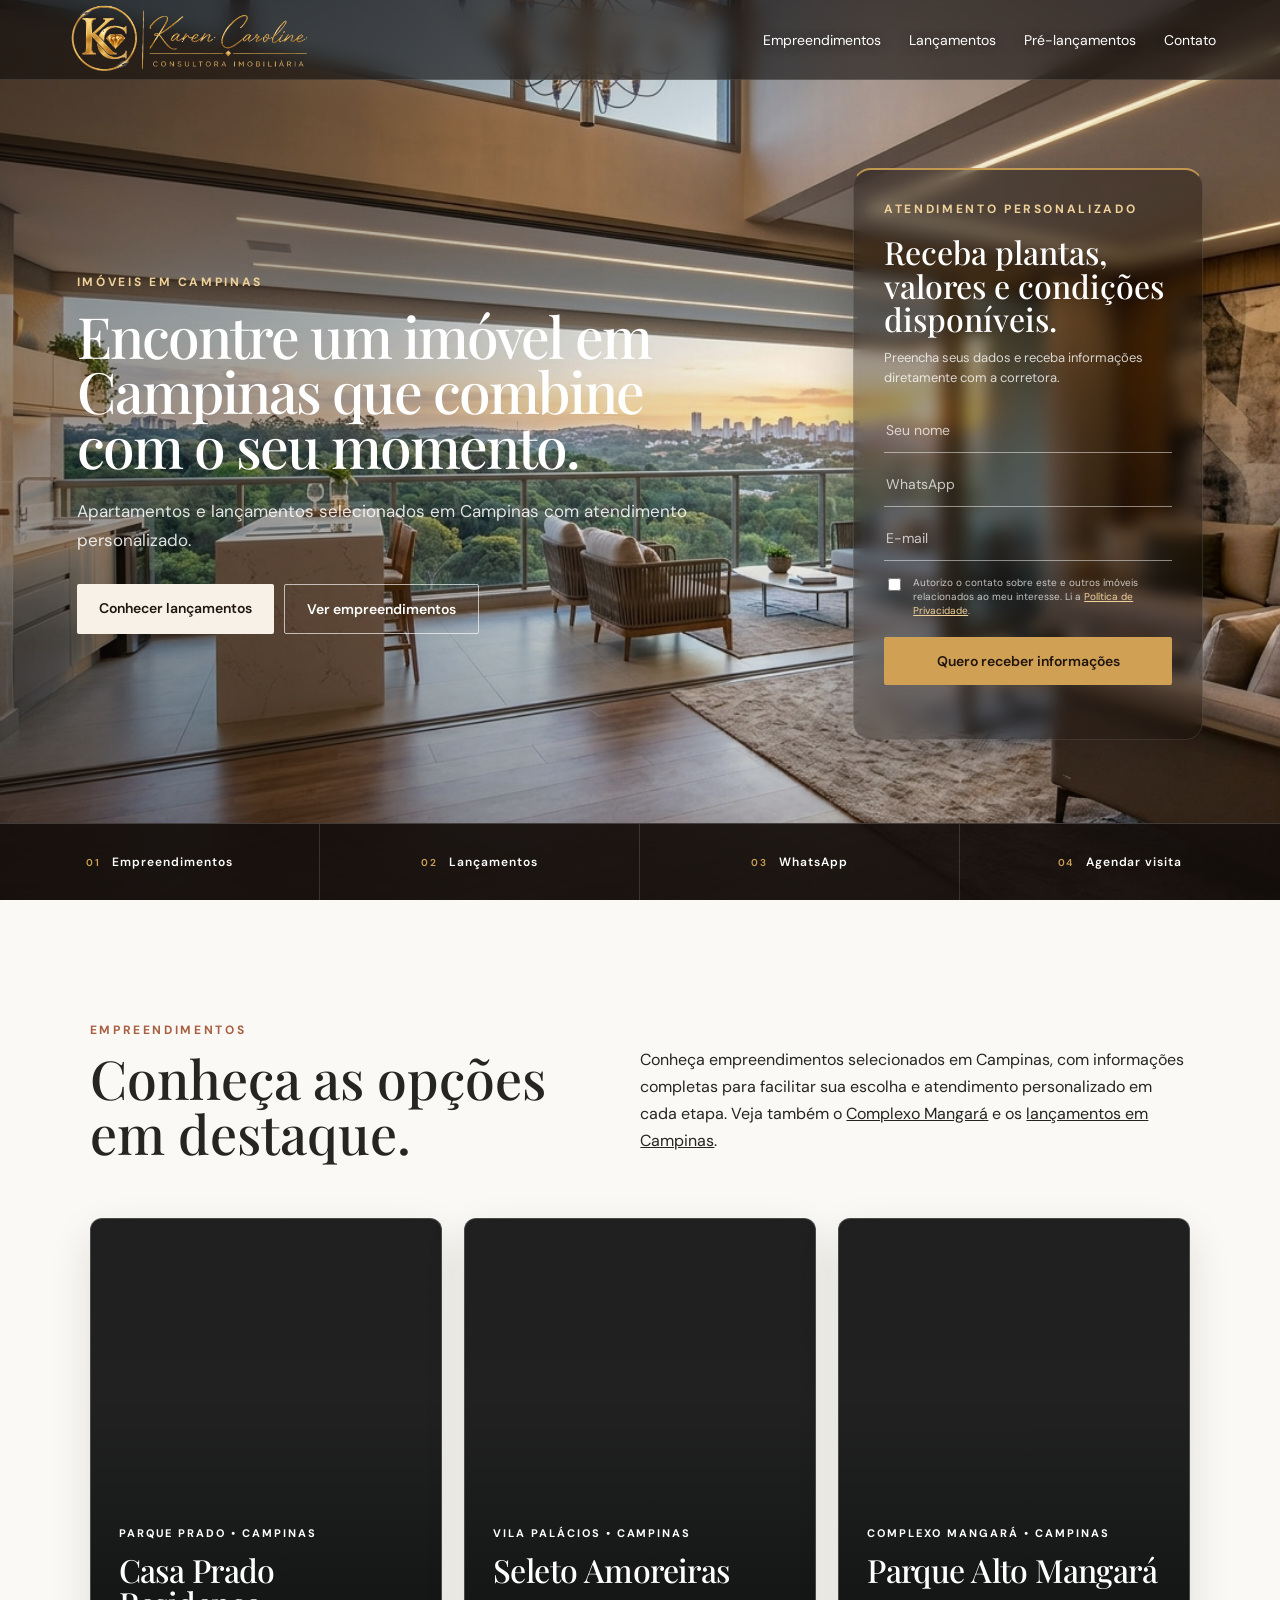
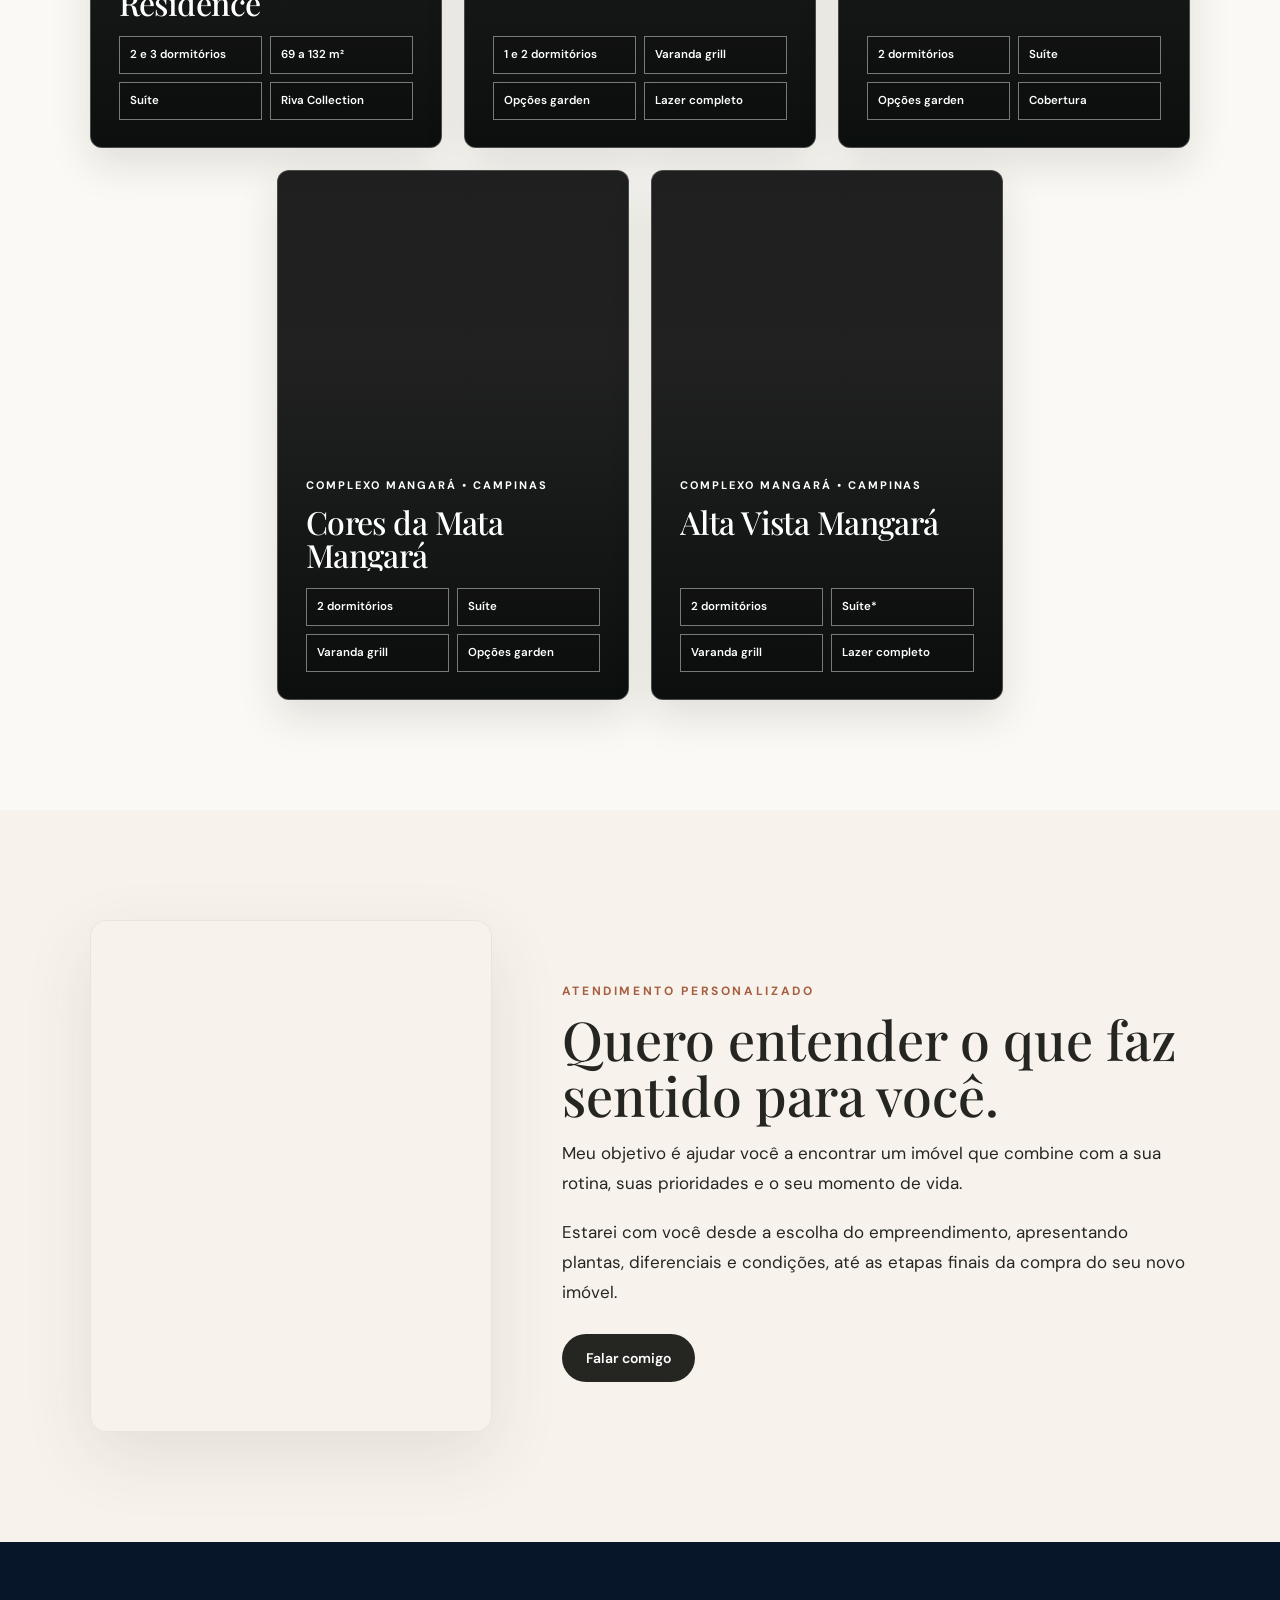
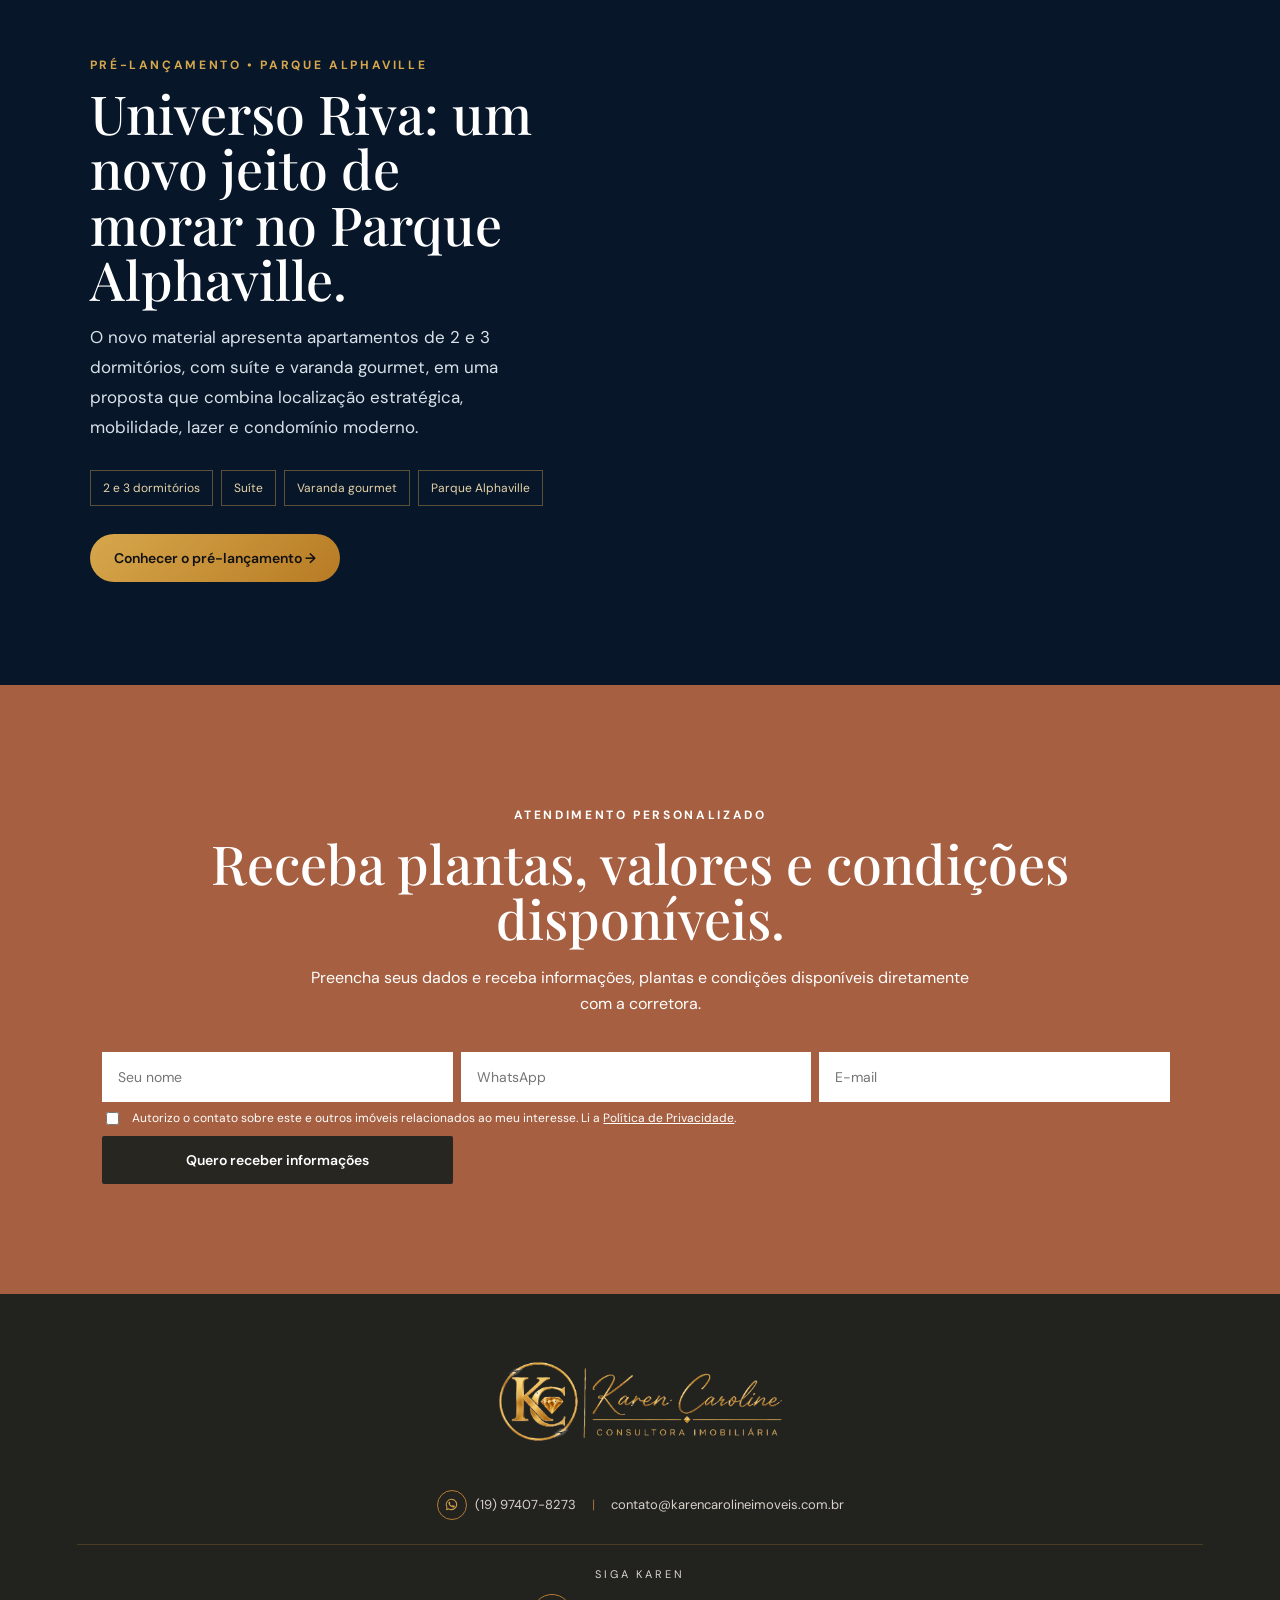
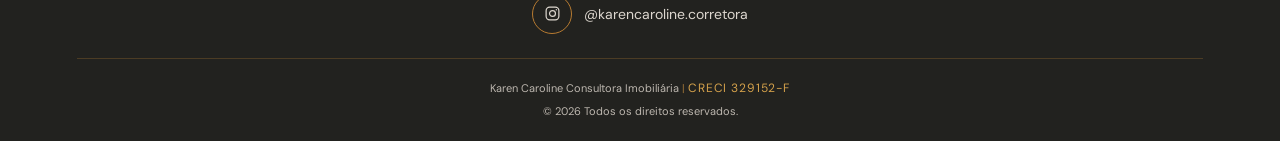
==== commit b516dcf1: "Atualiza atendimento personalizado da Home" ====
--- a/index.html
+++ b/index.html
@@ -6,11 +6,11 @@
 <link rel="icon" type="image/png" sizes="48x48" href="assets/favicon-48.png">
 <link rel="icon" type="image/png" sizes="192x192" href="assets/favicon-192.png">
 <link rel="apple-touch-icon" sizes="180x180" href="assets/apple-touch-icon.png">
-<link rel="icon" type="image/png" sizes="512x512" href="assets/favicon-512.png"><meta charset="utf-8"/><meta content="width=device-width,initial-scale=1" name="viewport"/><title>Imóveis e Apartamentos em Campinas | Karen Caroline</title><meta content="Encontre imóveis e apartamentos em Campinas com atendimento de Karen Caroline, consultora imobiliária. Conheça empreendimentos selecionados na cidade." name="description"/><link href="style.css?v=580-home-experience-v4" rel="stylesheet"/><link href="https://www.karencarolineimoveis.com.br/" rel="canonical"/><meta content="website" property="og:type"/><meta content="pt_BR" property="og:locale"/><meta content="Karen Caroline Consultora Imobiliária" property="og:site_name"/><meta content="Imóveis e Apartamentos em Campinas | Karen Caroline" property="og:title"/><meta content="Encontre imóveis e apartamentos em Campinas com atendimento de Karen Caroline, consultora imobiliária. Conheça empreendimentos selecionados na cidade." property="og:description"/><meta content="https://www.karencarolineimoveis.com.br/" property="og:url"/><meta content="https://www.karencarolineimoveis.com.br/assets/universo/hero.webp" property="og:image"/><meta content="summary_large_image" name="twitter:card"/><meta content="Imóveis e Apartamentos em Campinas | Karen Caroline" name="twitter:title"/><meta content="Encontre imóveis e apartamentos em Campinas com atendimento de Karen Caroline, consultora imobiliária. Conheça empreendimentos selecionados na cidade." name="twitter:description"/><meta content="https://www.karencarolineimoveis.com.br/assets/universo/hero.webp" name="twitter:image"/><meta content="#f4efe7" name="theme-color"/><script type="application/ld+json">{"@context":"https://schema.org","@type":"RealEstateAgent","name":"Karen Caroline Consultora Imobiliária","url":"https://www.karencarolineimoveis.com.br/","logo":"https://www.karencarolineimoveis.com.br/assets/logo-karen-caroline-oficial.png","image":"https://www.karencarolineimoveis.com.br/assets/logo-karen-caroline-oficial.png","telephone":"+55 19 97407-8273","email":"contato@karencarolineimoveis.com.br","areaServed":{"@type":"City","name":"Campinas","containedInPlace":{"@type":"State","name":"São Paulo"}},"sameAs":["https://www.instagram.com/karencaroline.corretora/"]}</script></head><body class="home-experience" data-empreendimento="Karen Caroline Imóveis" data-whatsapp-message="Olá! Vim pelo site e gostaria de conhecer os empreendimentos disponíveis em Campinas.">
+<link rel="icon" type="image/png" sizes="512x512" href="assets/favicon-512.png"><meta charset="utf-8"/><meta content="width=device-width,initial-scale=1" name="viewport"/><title>Imóveis e Apartamentos em Campinas | Karen Caroline</title><meta content="Encontre imóveis e apartamentos em Campinas com atendimento de Karen Caroline, consultora imobiliária. Conheça empreendimentos selecionados na cidade." name="description"/><link href="style.css?v=581-home-karen-foto-v1" rel="stylesheet"/><link href="https://www.karencarolineimoveis.com.br/" rel="canonical"/><meta content="website" property="og:type"/><meta content="pt_BR" property="og:locale"/><meta content="Karen Caroline Consultora Imobiliária" property="og:site_name"/><meta content="Imóveis e Apartamentos em Campinas | Karen Caroline" property="og:title"/><meta content="Encontre imóveis e apartamentos em Campinas com atendimento de Karen Caroline, consultora imobiliária. Conheça empreendimentos selecionados na cidade." property="og:description"/><meta content="https://www.karencarolineimoveis.com.br/" property="og:url"/><meta content="https://www.karencarolineimoveis.com.br/assets/universo/hero.webp" property="og:image"/><meta content="summary_large_image" name="twitter:card"/><meta content="Imóveis e Apartamentos em Campinas | Karen Caroline" name="twitter:title"/><meta content="Encontre imóveis e apartamentos em Campinas com atendimento de Karen Caroline, consultora imobiliária. Conheça empreendimentos selecionados na cidade." name="twitter:description"/><meta content="https://www.karencarolineimoveis.com.br/assets/universo/hero.webp" name="twitter:image"/><meta content="#f4efe7" name="theme-color"/><script type="application/ld+json">{"@context":"https://schema.org","@type":"RealEstateAgent","name":"Karen Caroline Consultora Imobiliária","url":"https://www.karencarolineimoveis.com.br/","logo":"https://www.karencarolineimoveis.com.br/assets/logo-karen-caroline-oficial.png","image":"https://www.karencarolineimoveis.com.br/assets/logo-karen-caroline-oficial.png","telephone":"+55 19 97407-8273","email":"contato@karencarolineimoveis.com.br","areaServed":{"@type":"City","name":"Campinas","containedInPlace":{"@type":"State","name":"São Paulo"}},"sameAs":["https://www.instagram.com/karencaroline.corretora/"]}</script></head><body class="home-experience" data-empreendimento="Karen Caroline Imóveis" data-whatsapp-message="Olá! Vim pelo site e gostaria de conhecer os empreendimentos disponíveis em Campinas.">
 <header class="site-header"><a aria-label="Karen Caroline Consultora Imobiliária" class="site-brand brand-logo" href="index.html"><img alt="Karen Caroline Consultora Imobiliária" decoding="async" height="887" src="assets/logo-karen-caroline-rodape.png" width="1774"/></a><nav><a href="#empreendimentos">Empreendimentos</a><a href="lancamentos-em-campinas.html">Lançamentos</a><a href="#pre-lancamentos">Pré-lançamentos</a><a href="#contato">Contato</a></nav></header>
 <main><section class="home-hero home-experience-hero"><div class="home-experience-media" aria-hidden="true"><img alt="" decoding="async" fetchpriority="high" height="768" src="assets/home/hero-home-premium-v2.jpeg?v=1" width="1408"/></div><div class="home-experience-shade" aria-hidden="true"></div><div class="home-experience-content"><p class="eyebrow">IMÓVEIS EM CAMPINAS</p><h1>Encontre um imóvel em Campinas que combine com o seu momento.</h1><p class="lead">Apartamentos e lançamentos selecionados em Campinas com atendimento personalizado.</p><div class="home-actions"><a class="btn home-primary-cta" href="lancamentos-em-campinas.html">Conhecer lançamentos</a><a class="btn home-secondary-cta" href="#empreendimentos">Ver empreendimentos</a></div></div><aside class="home-lead-panel" aria-label="Receba informações sobre imóveis em Campinas"><p class="eyebrow">ATENDIMENTO PERSONALIZADO</p><h2>Receba plantas, valores e condições disponíveis.</h2><p>Preencha seus dados e receba informações diretamente com a corretora.</p><form class="lead-form" data-empreendimento="Site geral"><input aria-hidden="true" autocomplete="off" class="hp-field" name="website" tabindex="-1" type="text"/><input name="nome" placeholder="Seu nome" required=""/><input name="whatsapp" placeholder="WhatsApp" required="" type="tel"/><input name="email" placeholder="E-mail" type="email"/><label class="consent"><input name="consentimento" required="" type="checkbox" value="1"/><span>Autorizo o contato sobre este e outros imóveis relacionados ao meu interesse. Li a <a href="privacidade.html" target="_blank">Política de Privacidade</a>.</span></label><button class="btn" type="submit">Quero receber informações</button></form><div class="form-ok"></div></aside><nav class="home-action-dock" aria-label="Ações rápidas"><a href="#empreendimentos"><span>01</span>Empreendimentos</a><a href="lancamentos-em-campinas.html"><span>02</span>Lançamentos</a><button class="js-whatsapp" type="button"><span>03</span>WhatsApp</button><button class="js-open-visit" type="button"><span>04</span>Agendar visita</button></nav></section>
 <section class="section home-projects-section" id="empreendimentos"><div class="section-head home-projects-head"><div class="home-projects-title"><p class="eyebrow dark">EMPREENDIMENTOS</p><h2>Conheça as opções em destaque.</h2></div><p class="home-projects-description">Conheça empreendimentos selecionados em Campinas, com informações completas para facilitar sua escolha e atendimento personalizado em cada etapa. Veja também o <a href="complexo-mangara.html">Complexo Mangará</a> e os <a href="lancamentos-em-campinas.html">lançamentos em Campinas</a>.</p></div><div class="project-grid project-grid-five"><a class="project-card" href="casa-prado.html"><img alt="Casa Prado Residence" decoding="async" height="2126" loading="lazy" src="assets/casa/hero.webp" width="1150"/><div class="project-copy"><p class="eyebrow">PARQUE PRADO • CAMPINAS</p><h3>Casa Prado Residence</h3><div class="project-meta"><span>2 e 3 dormitórios</span><span>69 a 132 m²</span><span>Suíte</span><span>Riva Collection</span></div></div></a><a class="project-card" href="seleto-amoreiras.html"><img alt="Seleto Amoreiras em Campinas" decoding="async" loading="lazy" src="assets/seleto/hero.webp" width="1485" height="987" /><div class="project-copy"><p class="eyebrow">VILA PALÁCIOS • CAMPINAS</p><h3>Seleto Amoreiras</h3><div class="project-meta"><span>1 e 2 dormitórios</span><span>Varanda grill</span><span>Opções garden</span><span>Lazer completo</span></div></div></a><a class="project-card" href="parque-alto.html"><img alt="Parque Alto Mangará" decoding="async" loading="lazy" src="assets/parque-alto/galeria/fachada-parque.webp" width="708" height="527" /><div class="project-copy"><p class="eyebrow">COMPLEXO MANGARÁ • CAMPINAS</p><h3>Parque Alto Mangará</h3><div class="project-meta"><span>2 dormitórios</span><span>Suíte</span><span>Opções garden</span><span>Cobertura</span></div></div></a><a class="project-card" href="cores-da-mata.html"><img alt="Cores da Mata Mangará" decoding="async" height="1127" loading="lazy" src="assets/cores/hero.webp" width="978"/><div class="project-copy"><p class="eyebrow">COMPLEXO MANGARÁ • CAMPINAS</p><h3>Cores da Mata Mangará</h3><div class="project-meta"><span>2 dormitórios</span><span>Suíte</span><span>Varanda grill</span><span>Opções garden</span></div></div></a><a class="project-card" href="alta-vista.html"><img alt="Alta Vista Mangará" decoding="async" height="853" loading="lazy" src="assets/alta/hero.webp" width="1280"/><div class="project-copy"><p class="eyebrow">COMPLEXO MANGARÁ • CAMPINAS</p><h3>Alta Vista Mangará</h3><div class="project-meta"><span>2 dormitórios</span><span>Suíte*</span><span>Varanda grill</span><span>Lazer completo</span></div></div></a></div></section>
-<section class="karen-trust" id="atendimento-karen"><div class="karen-trust-inner"><div class="karen-signature"><img alt="Karen Caroline Consultora Imobiliária" decoding="async" height="887" loading="lazy" src="assets/logo-karen-caroline-oficial.png" width="1774"/></div><div class="karen-trust-copy"><p class="eyebrow dark">ATENDIMENTO PERSONALIZADO</p><h2>Mais do que encontrar um imóvel, entender qual escolha combina com você.</h2><p>Conheça os empreendimentos com informações organizadas, plantas, diferenciais e acompanhamento direto durante cada etapa do atendimento.</p><a class="btn" href="#contato">Falar com Karen</a></div></div></section><section class="future-universo" id="pre-lancamentos"><div class="future-universo-grid"><div class="future-universo-copy"><p class="eyebrow">PRÉ-LANÇAMENTO • PARQUE ALPHAVILLE</p><h2>Universo Riva: um novo jeito de morar no Parque Alphaville.</h2><p>O novo material apresenta apartamentos de 2 e 3 dormitórios, com suíte e varanda gourmet, em uma proposta que combina localização estratégica, mobilidade, lazer e condomínio moderno.</p><div class="future-universo-tags"><span>2 e 3 dormitórios</span><span>Suíte</span><span>Varanda gourmet</span><span>Parque Alphaville</span></div><a class="btn universo-gold" href="universo-parque-alphaville.html">Conhecer o pré-lançamento →</a></div><a aria-label="Conhecer Universo Riva Parque Alphaville" class="future-universo-visual" href="universo-parque-alphaville.html"><img alt="Universo Riva Parque Alphaville" loading="lazy" src="assets/universo/hero.webp" width="1254" height="1254" decoding="async" /></a></div></section>
+<section class="karen-trust" id="atendimento-karen"><div class="karen-trust-inner"><div class="karen-signature home-atendimento-karen"><img alt="Karen Caroline, consultora imobiliária em Campinas" decoding="async" height="1264" loading="lazy" src="assets/home/karen-atendimento-home.jpeg" width="843"/></div><div class="karen-trust-copy"><p class="eyebrow dark">ATENDIMENTO PERSONALIZADO</p><h2>Quero entender o que faz sentido para você.</h2><p>Meu objetivo é ajudar você a encontrar um imóvel que combine com a sua rotina, suas prioridades e o seu momento de vida.</p><p>Estarei com você desde a escolha do empreendimento, apresentando plantas, diferenciais e condições, até as etapas finais da compra do seu novo imóvel.</p><a class="btn" href="#contato">Falar comigo</a></div></div></section><section class="future-universo" id="pre-lancamentos"><div class="future-universo-grid"><div class="future-universo-copy"><p class="eyebrow">PRÉ-LANÇAMENTO • PARQUE ALPHAVILLE</p><h2>Universo Riva: um novo jeito de morar no Parque Alphaville.</h2><p>O novo material apresenta apartamentos de 2 e 3 dormitórios, com suíte e varanda gourmet, em uma proposta que combina localização estratégica, mobilidade, lazer e condomínio moderno.</p><div class="future-universo-tags"><span>2 e 3 dormitórios</span><span>Suíte</span><span>Varanda gourmet</span><span>Parque Alphaville</span></div><a class="btn universo-gold" href="universo-parque-alphaville.html">Conhecer o pré-lançamento →</a></div><a aria-label="Conhecer Universo Riva Parque Alphaville" class="future-universo-visual" href="universo-parque-alphaville.html"><img alt="Universo Riva Parque Alphaville" loading="lazy" src="assets/universo/hero.webp" width="1254" height="1254" decoding="async" /></a></div></section>
 <section class="cta" id="contato"><p class="eyebrow">ATENDIMENTO PERSONALIZADO</p><h2>Receba plantas, valores e condições disponíveis.</h2><p>Preencha seus dados e receba informações, plantas e condições disponíveis diretamente com a corretora.</p><form class="lead-form" data-empreendimento="Site geral"><input aria-hidden="true" autocomplete="off" class="hp-field" name="website" tabindex="-1" type="text"/><input name="nome" placeholder="Seu nome" required=""/><input name="whatsapp" placeholder="WhatsApp" required="" type="tel"/><input name="email" placeholder="E-mail" type="email"/><label class="consent"><input name="consentimento" required="" type="checkbox" value="1"/><span>Autorizo o contato sobre este e outros imóveis relacionados ao meu interesse. Li a <a href="privacidade.html" target="_blank">Política de Privacidade</a>.</span></label><button class="btn" type="submit">Quero receber informações</button></form><div class="form-ok"></div></section></main>
 <footer class="site-footer site-footer-pro footer-reference">
 <div class="footer-center-brand">
--- a/style.css
+++ b/style.css
@@ -122,7 +122,9 @@
 .mobile-menu-toggle{display:none;width:44px;height:44px;border:0;background:transparent;padding:10px;cursor:pointer;flex-direction:column;justify-content:center;gap:5px}.mobile-menu-toggle span{display:block;height:2px;width:100%;background:var(--ink)}
 .mobile-menu-overlay{position:fixed;inset:0;background:#1118;z-index:80;display:none;justify-content:flex-end}.mobile-menu-overlay.open{display:flex}.mobile-menu-panel{width:min(390px,88vw);height:100%;background:#fbf9f5;padding:28px 28px 38px;box-shadow:-30px 0 80px #0003;position:relative;display:flex;flex-direction:column}.mobile-menu-close{position:absolute;right:18px;top:12px;border:0;background:transparent;font-size:36px;cursor:pointer}.mobile-menu-brand{padding:22px 36px 24px 0;border-bottom:1px solid var(--line)}.mobile-menu-brand img{width:250px;max-width:100%;height:auto}.mobile-nav{display:flex!important;flex-direction:column;gap:0!important;margin-top:24px}.mobile-nav a{padding:17px 2px;border-bottom:1px solid var(--line);font-size:17px!important}.mobile-nav .mobile-contact{margin-top:20px;background:var(--ink);color:#fff;padding:15px 18px;text-align:center;border:0}.menu-open{overflow:hidden}
 
-.karen-trust{padding:110px 7vw;background:#f7f3ec}.karen-trust-inner{max-width:1180px;margin:auto;display:grid;grid-template-columns:.78fr 1.22fr;gap:70px;align-items:center}.karen-signature{min-height:330px;background:#fff;display:flex;align-items:center;justify-content:center;padding:55px;box-shadow:0 24px 70px #3b332518}.karen-signature img{width:min(480px,100%);height:auto}.karen-trust-copy h2{font-size:clamp(38px,4.5vw,62px);max-width:780px}.karen-trust-copy>p:not(.eyebrow){font-size:17px;line-height:1.75;max-width:720px;margin-bottom:26px}
+.karen-trust{padding:110px 7vw;background:#f7f3ec}.karen-trust-inner{max-width:1180px;margin:auto;display:grid;grid-template-columns:.78fr 1.22fr;gap:70px;align-items:center}.karen-signature{min-height:330px;background:#fff;display:flex;align-items:center;justify-content:center;padding:55px;box-shadow:0 24px 70px #3b332518}.karen-signature img{width:min(480px,100%);height:auto}.karen-trust-copy h2{font-size:clamp(38px,4.2vw,58px);max-width:780px}.karen-trust-copy>p:not(.eyebrow){font-size:17px;line-height:1.75;max-width:720px;margin-bottom:26px}.karen-trust-copy .eyebrow+h2+p{margin-bottom:20px}.karen-trust-copy .eyebrow+h2+p+p{margin-top:0}
+.home-atendimento-karen{height:clamp(440px,40vw,540px);min-height:0;padding:0;overflow:hidden;border-radius:16px;background:#e8dfd2;border:1px solid #2c211412;box-shadow:0 24px 70px #3b33251a}
+.home-atendimento-karen img{width:100%;height:100%;object-fit:cover;object-position:50% 24%;display:block}
 
 .site-footer-pro{background:#24241f;color:#f6f2eb;padding:62px 6vw 34px;display:grid;grid-template-columns:1.5fr .75fr .75fr;align-items:start;gap:48px}.footer-logo{display:block;width:min(330px,90%)}.footer-logo img{width:100%;height:auto;filter:none}.footer-brand p,.footer-contact span{font-size:13px;color:#d3cec5;line-height:1.6}.footer-links,.footer-contact{display:flex;flex-direction:column;gap:10px}.footer-links strong,.footer-contact strong{text-transform:uppercase;letter-spacing:.13em;font-size:11px;color:#c8a266;margin-bottom:4px}.footer-links a,.footer-contact a{font-size:14px;text-decoration:none;color:#f6f2eb}.footer-links a:hover,.footer-contact a:hover{text-decoration:underline}.footer-legal{grid-column:1/-1;border-top:1px solid #ffffff24;padding-top:22px;display:flex;justify-content:space-between;gap:36px}.site-footer-pro .footer-legal p{margin:0;max-width:650px;text-align:left;color:#aaa49b;font-size:11px;line-height:1.55}
 
@@ -131,8 +133,8 @@
 /* carregamento suave para imagens fora da primeira dobra */
 img[loading="lazy"]{content-visibility:auto}
 
-@media(max-width:900px){.mobile-menu-toggle{display:flex}.site-header>nav{display:none!important}.site-header .btn.small{display:none}.karen-trust{padding:80px 5vw}.karen-trust-inner{grid-template-columns:1fr;gap:34px}.karen-signature{min-height:230px;padding:36px}.site-footer-pro{grid-template-columns:1fr 1fr}.footer-brand{grid-column:1/-1}.footer-legal{flex-direction:column;gap:10px}}
-@media(max-width:560px){.mobile-menu-toggle{display:flex}.site-header .brand-logo{width:190px}.karen-trust{padding:60px 20px}.karen-signature{min-height:180px;padding:28px}.karen-trust-copy h2{font-size:38px}.site-footer-pro{grid-template-columns:1fr;padding:48px 22px 28px}.footer-brand,.footer-legal{grid-column:auto}.footer-logo{width:260px}.footer-legal{grid-column:1}.success-actions{flex-direction:column}.success-actions .btn{width:100%;text-align:center}}
+@media(max-width:900px){.mobile-menu-toggle{display:flex}.site-header>nav{display:none!important}.site-header .btn.small{display:none}.karen-trust{padding:80px 5vw}.karen-trust-inner{grid-template-columns:1fr;gap:34px}.karen-signature{min-height:230px;padding:36px}.home-atendimento-karen{height:auto;min-height:0;aspect-ratio:4/5;padding:0}.home-atendimento-karen img{object-position:50% 20%}.site-footer-pro{grid-template-columns:1fr 1fr}.footer-brand{grid-column:1/-1}.footer-legal{flex-direction:column;gap:10px}}
+@media(max-width:560px){.mobile-menu-toggle{display:flex}.site-header .brand-logo{width:190px}.karen-trust{padding:60px 20px}.karen-signature{min-height:180px;padding:28px}.home-atendimento-karen{min-height:0;padding:0}.karen-trust-copy h2{font-size:38px}.site-footer-pro{grid-template-columns:1fr;padding:48px 22px 28px}.footer-brand,.footer-legal{grid-column:auto}.footer-logo{width:260px}.footer-legal{grid-column:1}.success-actions{flex-direction:column}.success-actions .btn{width:100%;text-align:center}}
 
 /* V5.23 logo transparency refinement */
 .brand-logo img,
